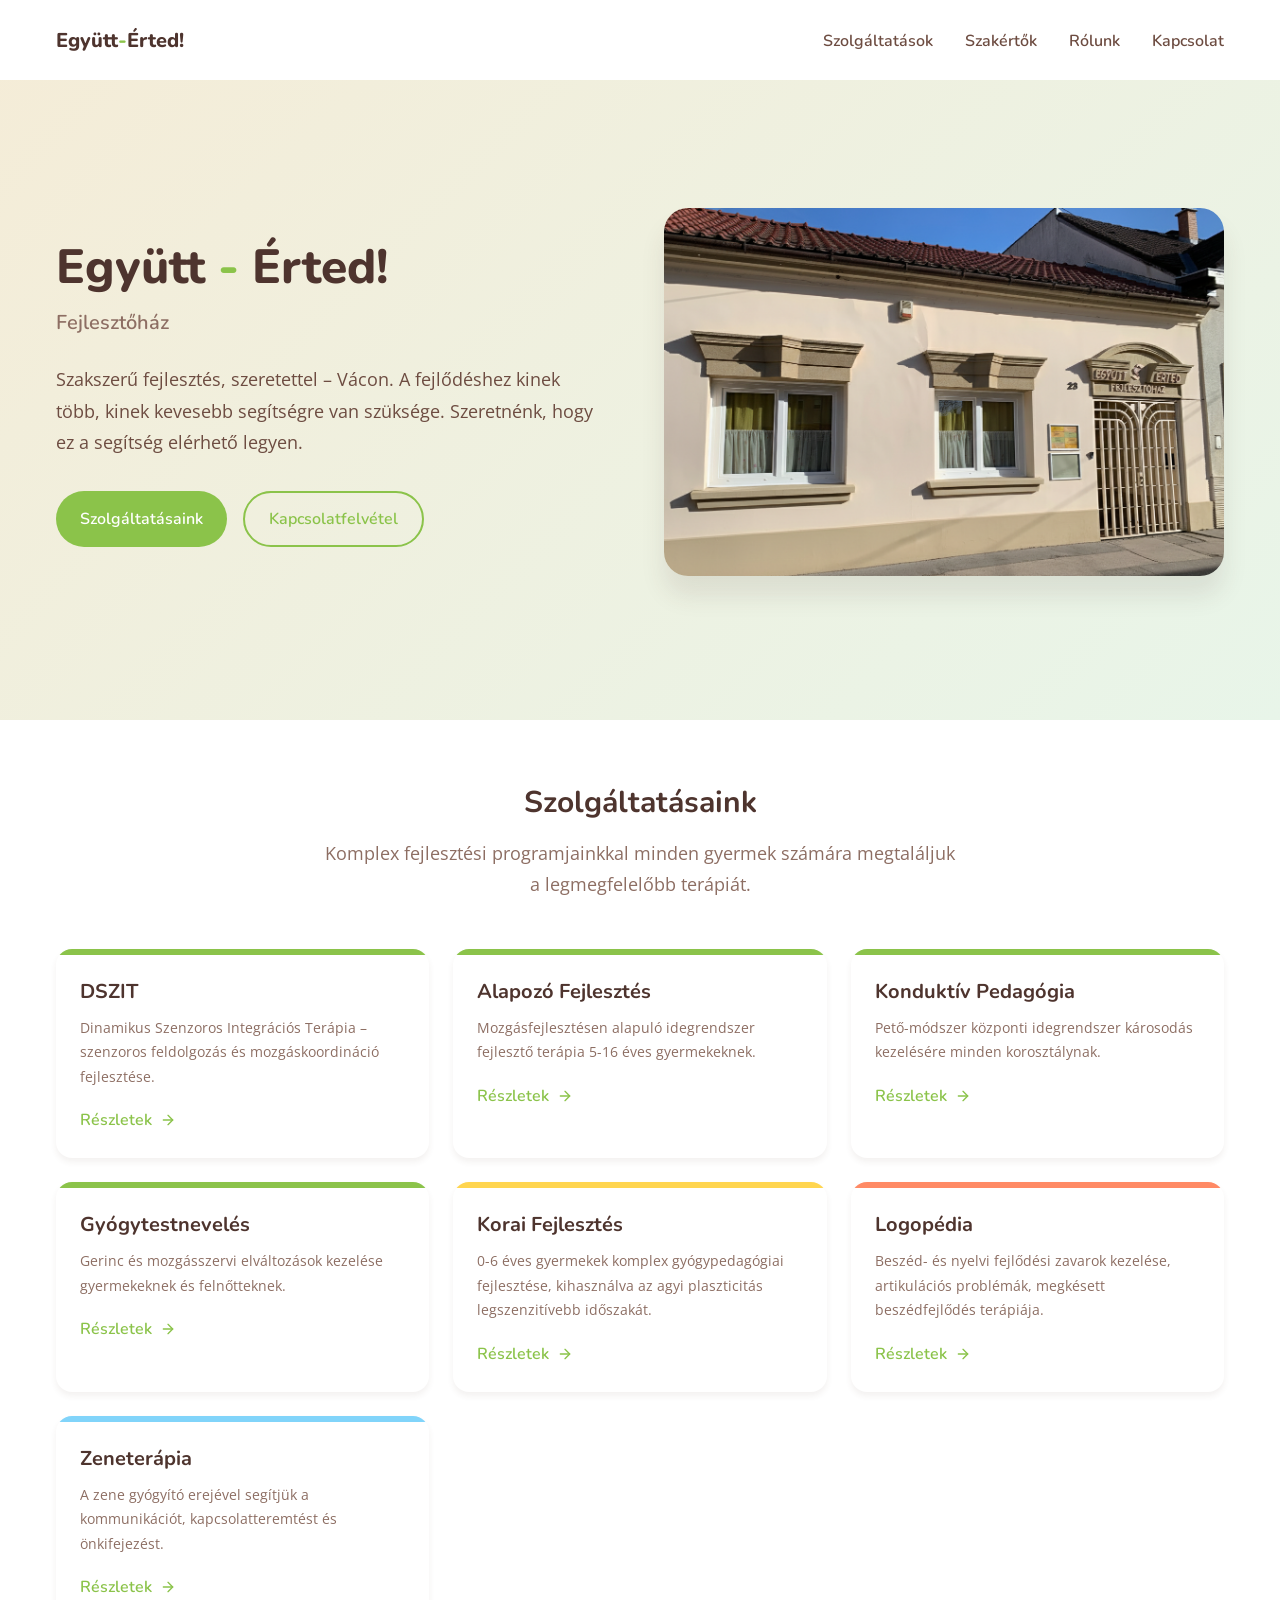
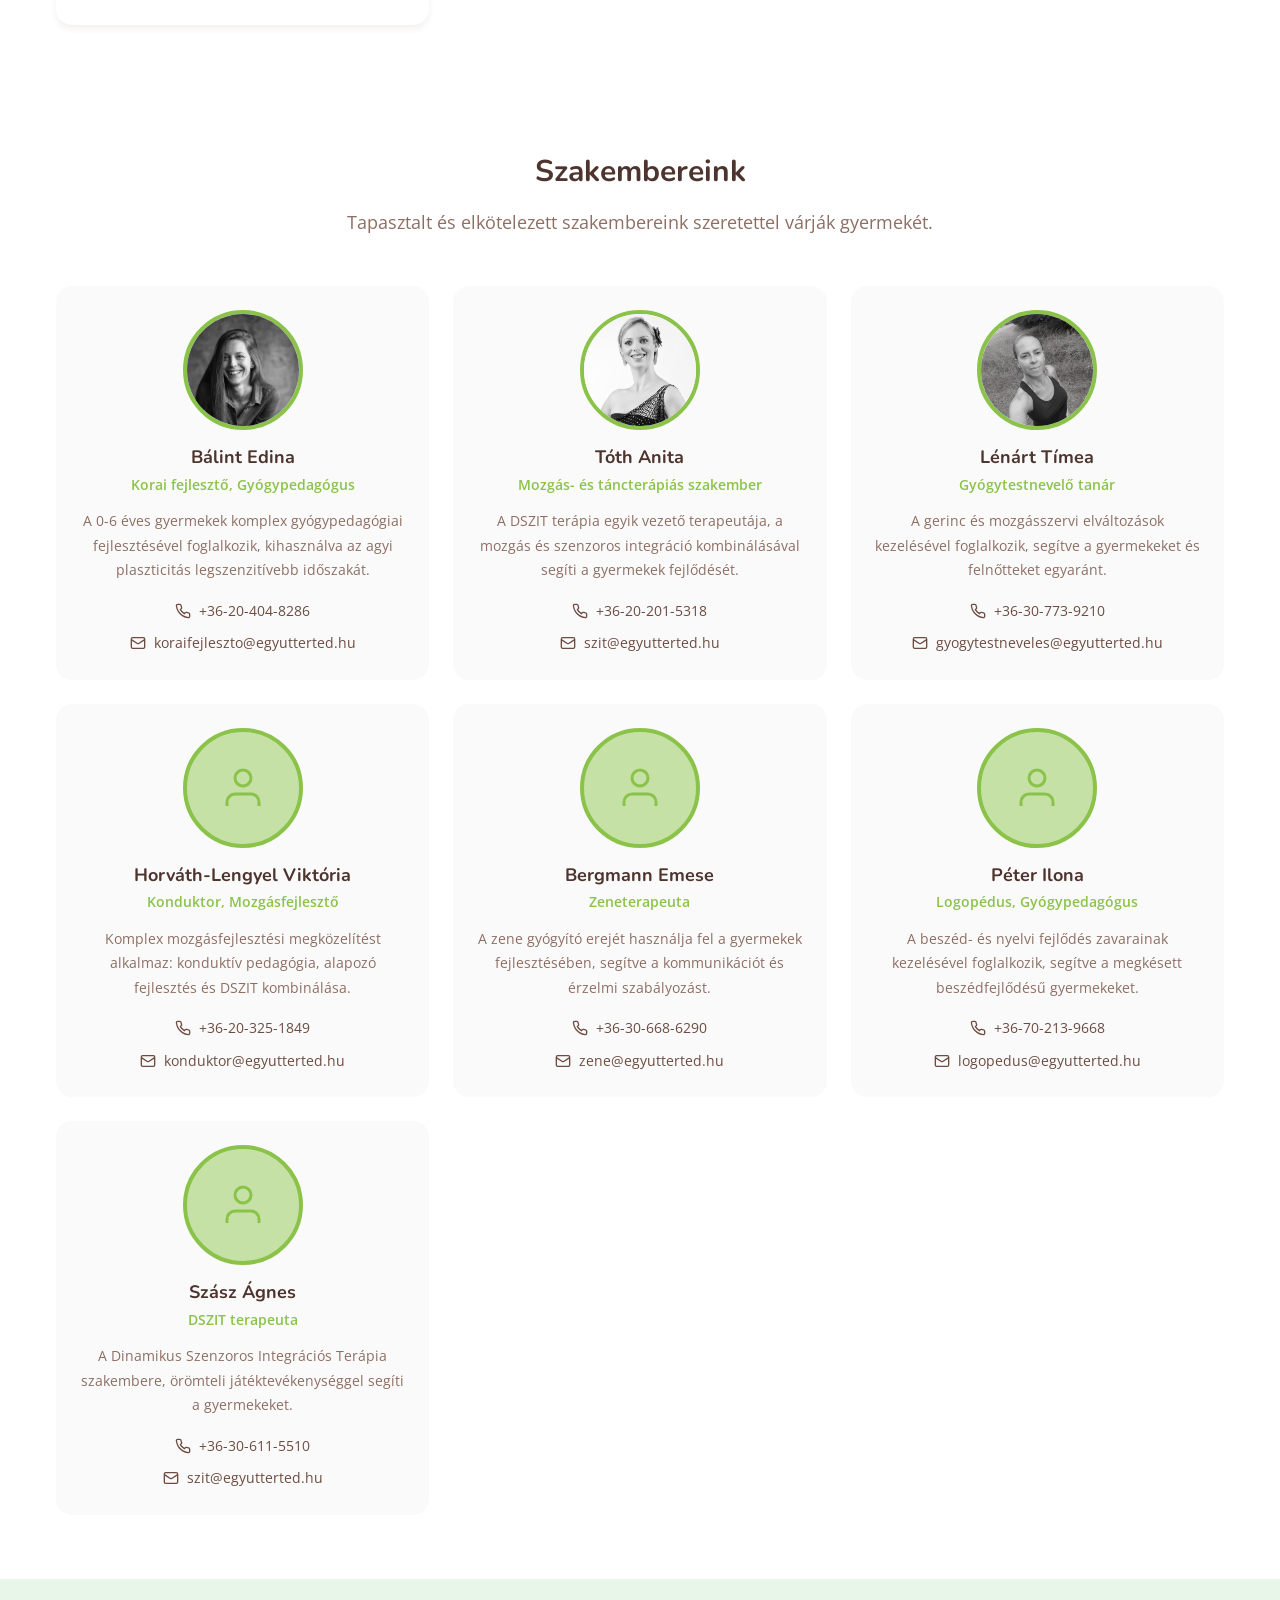
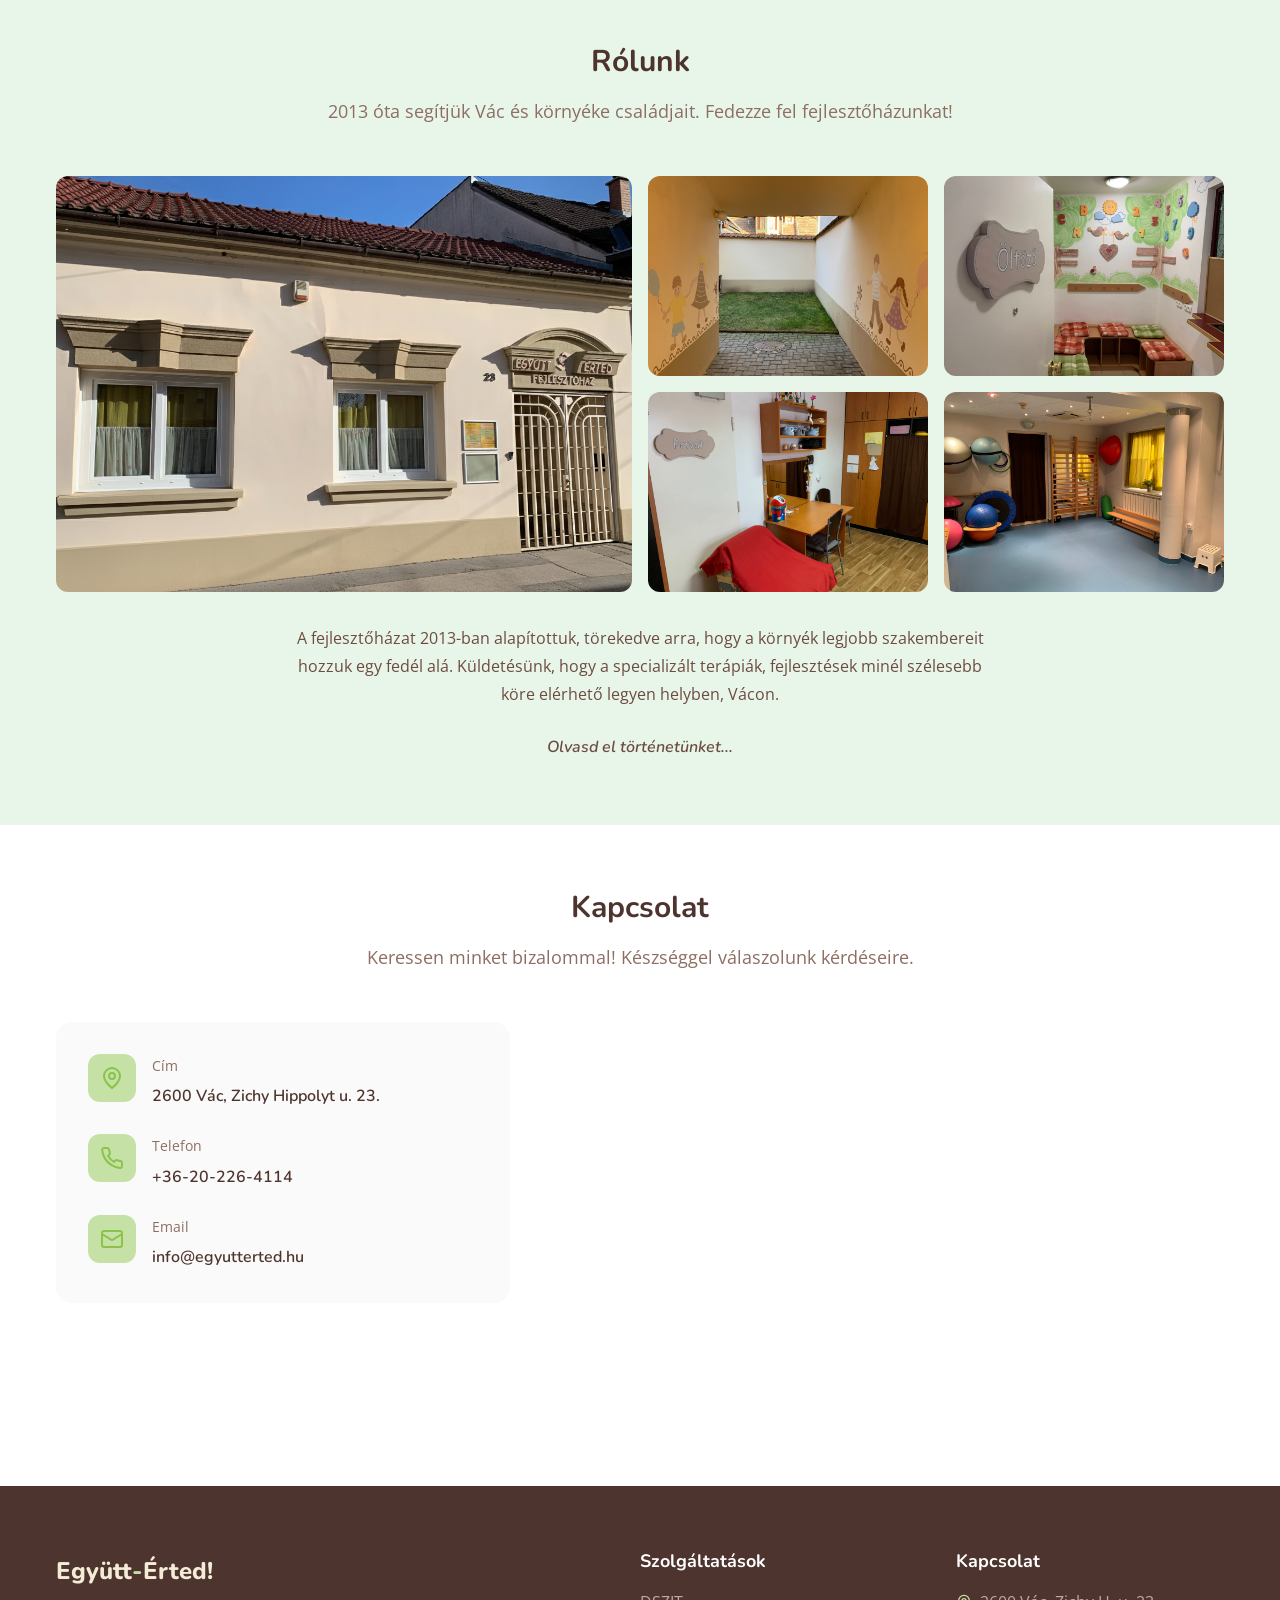
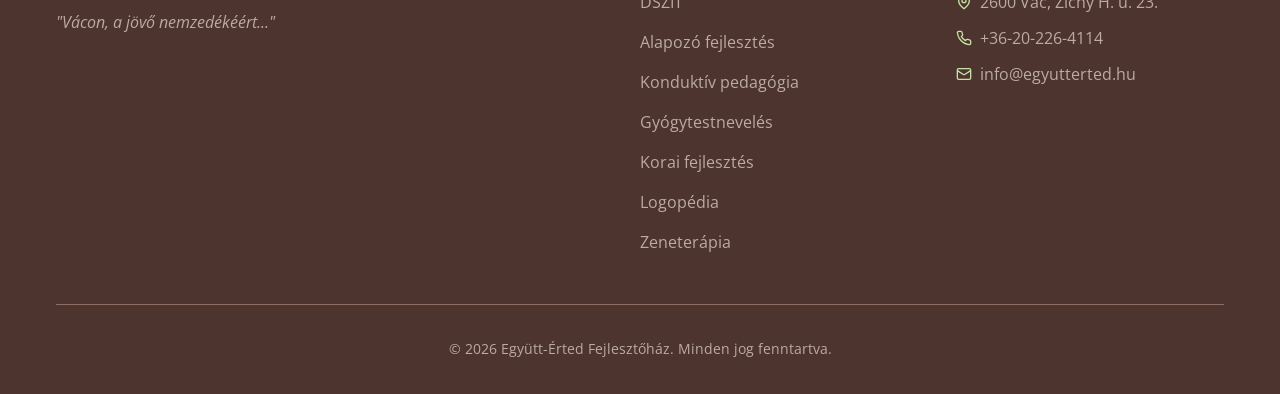
==== index.html @ 749de697 "Fix mobile dropdown issues and remove Kinek ajánljuk section - Fix mobile menu alignment by removing" ====
<!DOCTYPE html>
<html lang="hu">
<head>
  <meta charset="UTF-8">
  <meta name="viewport" content="width=device-width, initial-scale=1.0">
  <meta name="description" content="Együtt-Érted Fejlesztőház - Szakszerű fejlesztés, szeretettel. Korai fejlesztés, mozgásterápia, logopédia, zeneterápia és pszichológiai tanácsadás Vácon.">
  <meta name="keywords" content="fejlesztőház, korai fejlesztés, DSZIT, logopédia, zeneterápia, pszichológia, Vác, gyermekfejlesztés">

  <title>Együtt-Érted Fejlesztőház | Szakszerű fejlesztés, szeretettel - Vác</title>

  <link rel="stylesheet" href="css/style.css">

  <!-- Favicons -->
  <link rel="icon" type="image/x-icon" href="favicon.ico">
</head>
<body>
  <!-- Skip to main content for accessibility -->
  <a href="#main" class="sr-only">Ugrás a tartalomhoz</a>

  <!-- Navigation -->
  <nav class="nav" id="nav">
    <div class="nav-container">
      <a href="index.html" class="nav-logo">
        <span class="nav-logo-text">Együtt<span>-</span>Érted!</span>
      </a>

      <ul class="nav-menu" id="nav-menu">
        <li class="nav-dropdown" id="nav-dropdown-szolgaltatasok">
          <span class="nav-link nav-dropdown-toggle">Szolgáltatások</span>
          <div class="nav-dropdown-menu">
            <div class="nav-dropdown-group">
              <span class="nav-dropdown-label">Mozgásfejlesztés</span>
              <a href="szolgaltatasok/dszit.html" class="nav-dropdown-subitem">DSZIT</a>
              <a href="szolgaltatasok/alapozo-terapia.html" class="nav-dropdown-subitem">Alapozó fejlesztés</a>
              <a href="szolgaltatasok/konduktiv-pedagogia.html" class="nav-dropdown-subitem">Konduktív pedagógia</a>
              <a href="szolgaltatasok/gyogytestneveles.html" class="nav-dropdown-subitem">Gyógytestnevelés</a>
            </div>
            <div class="nav-dropdown-group">
              <a href="szolgaltatasok/korai-fejlesztes.html" class="nav-dropdown-item">Korai fejlesztés</a>
              <a href="szolgaltatasok/logopedia.html" class="nav-dropdown-item">Logopédia</a>
              <a href="szolgaltatasok/zeneterapia.html" class="nav-dropdown-item">Zeneterápia</a>
            </div>
          </div>
        </li>
        <li><a href="#szakemberek" class="nav-link">Szakértők</a></li>
        <li><a href="rolunk.html" class="nav-link">Rólunk</a></li>
        <li><a href="#kapcsolat" class="nav-link">Kapcsolat</a></li>
      </ul>

      <button class="nav-toggle" id="nav-toggle" aria-label="Menü megnyitása">
        <span></span>
        <span></span>
        <span></span>
      </button>
    </div>
  </nav>

  <!-- Main Content -->
  <main id="main">

    <!-- Hero Section -->
    <section class="hero">
      <div class="hero-container">
        <div class="hero-content">
          <h1 class="hero-title">Együtt <span>-</span> Érted!</h1>
          <p class="hero-subtitle">Fejlesztőház</p>
          <p class="hero-description">
            Szakszerű fejlesztés, szeretettel – Vácon. A fejlődéshez kinek több, kinek kevesebb
            segítségre van szüksége. Szeretnénk, hogy ez a segítség elérhető legyen.
          </p>
          <div class="hero-buttons">
            <a href="#szolgaltatasok" class="btn btn-primary">Szolgáltatásaink</a>
            <a href="#kapcsolat" class="btn btn-secondary">Kapcsolatfelvétel</a>
          </div>
        </div>
        <div class="hero-image">
          <img src="assets/images/building/epulet-front.png" alt="Együtt-Érted Fejlesztőház épülete Vácon">
        </div>
      </div>
    </section>

    <!-- Services Section -->
    <section class="section bg-white" id="szolgaltatasok">
      <div class="container">
        <div class="section-header">
          <h2>Szolgáltatásaink</h2>
          <p>Komplex fejlesztési programjainkkal minden gyermek számára megtaláljuk a legmegfelelőbb terápiát.</p>
        </div>

        <div class="services-grid">
          <!-- DSZIT -->
          <article class="service-card">
            <div class="service-card-accent service-card-accent--movement"></div>
            <div class="service-card-content">
              <h3 class="service-card-title">DSZIT</h3>
              <p class="service-card-description">
                Dinamikus Szenzoros Integrációs Terápia – szenzoros feldolgozás és mozgáskoordináció fejlesztése.
              </p>
              <a href="szolgaltatasok/dszit.html" class="service-card-link">
                Részletek
                <svg xmlns="http://www.w3.org/2000/svg" viewBox="0 0 24 24" fill="none" stroke="currentColor" stroke-width="2" stroke-linecap="round" stroke-linejoin="round"><path d="M5 12h14"/><path d="m12 5 7 7-7 7"/></svg>
              </a>
            </div>
          </article>

          <!-- Alapozó Fejlesztés -->
          <article class="service-card">
            <div class="service-card-accent service-card-accent--movement"></div>
            <div class="service-card-content">
              <h3 class="service-card-title">Alapozó Fejlesztés</h3>
              <p class="service-card-description">
                Mozgásfejlesztésen alapuló idegrendszer fejlesztő terápia 5-16 éves gyermekeknek.
              </p>
              <a href="szolgaltatasok/alapozo-terapia.html" class="service-card-link">
                Részletek
                <svg xmlns="http://www.w3.org/2000/svg" viewBox="0 0 24 24" fill="none" stroke="currentColor" stroke-width="2" stroke-linecap="round" stroke-linejoin="round"><path d="M5 12h14"/><path d="m12 5 7 7-7 7"/></svg>
              </a>
            </div>
          </article>

          <!-- Konduktív Pedagógia -->
          <article class="service-card">
            <div class="service-card-accent service-card-accent--movement"></div>
            <div class="service-card-content">
              <h3 class="service-card-title">Konduktív Pedagógia</h3>
              <p class="service-card-description">
                Pető-módszer központi idegrendszer károsodás kezelésére minden korosztálynak.
              </p>
              <a href="szolgaltatasok/konduktiv-pedagogia.html" class="service-card-link">
                Részletek
                <svg xmlns="http://www.w3.org/2000/svg" viewBox="0 0 24 24" fill="none" stroke="currentColor" stroke-width="2" stroke-linecap="round" stroke-linejoin="round"><path d="M5 12h14"/><path d="m12 5 7 7-7 7"/></svg>
              </a>
            </div>
          </article>

          <!-- Gyógytestnevelés -->
          <article class="service-card">
            <div class="service-card-accent service-card-accent--movement"></div>
            <div class="service-card-content">
              <h3 class="service-card-title">Gyógytestnevelés</h3>
              <p class="service-card-description">
                Gerinc és mozgásszervi elváltozások kezelése gyermekeknek és felnőtteknek.
              </p>
              <a href="szolgaltatasok/gyogytestneveles.html" class="service-card-link">
                Részletek
                <svg xmlns="http://www.w3.org/2000/svg" viewBox="0 0 24 24" fill="none" stroke="currentColor" stroke-width="2" stroke-linecap="round" stroke-linejoin="round"><path d="M5 12h14"/><path d="m12 5 7 7-7 7"/></svg>
              </a>
            </div>
          </article>

          <!-- Korai Fejlesztés -->
          <article class="service-card">
            <div class="service-card-accent service-card-accent--early"></div>
            <div class="service-card-content">
              <h3 class="service-card-title">Korai Fejlesztés</h3>
              <p class="service-card-description">
                0-6 éves gyermekek komplex gyógypedagógiai fejlesztése, kihasználva az agyi plaszticitás legszenzitívebb időszakát.
              </p>
              <a href="szolgaltatasok/korai-fejlesztes.html" class="service-card-link">
                Részletek
                <svg xmlns="http://www.w3.org/2000/svg" viewBox="0 0 24 24" fill="none" stroke="currentColor" stroke-width="2" stroke-linecap="round" stroke-linejoin="round"><path d="M5 12h14"/><path d="m12 5 7 7-7 7"/></svg>
              </a>
            </div>
          </article>

          <!-- Logopédia -->
          <article class="service-card">
            <div class="service-card-accent service-card-accent--speech"></div>
            <div class="service-card-content">
              <h3 class="service-card-title">Logopédia</h3>
              <p class="service-card-description">
                Beszéd- és nyelvi fejlődési zavarok kezelése, artikulációs problémák, megkésett beszédfejlődés terápiája.
              </p>
              <a href="szolgaltatasok/logopedia.html" class="service-card-link">
                Részletek
                <svg xmlns="http://www.w3.org/2000/svg" viewBox="0 0 24 24" fill="none" stroke="currentColor" stroke-width="2" stroke-linecap="round" stroke-linejoin="round"><path d="M5 12h14"/><path d="m12 5 7 7-7 7"/></svg>
              </a>
            </div>
          </article>

          <!-- Zeneterápia -->
          <article class="service-card">
            <div class="service-card-accent service-card-accent--music"></div>
            <div class="service-card-content">
              <h3 class="service-card-title">Zeneterápia</h3>
              <p class="service-card-description">
                A zene gyógyító erejével segítjük a kommunikációt, kapcsolatteremtést és önkifejezést.
              </p>
              <a href="szolgaltatasok/zeneterapia.html" class="service-card-link">
                Részletek
                <svg xmlns="http://www.w3.org/2000/svg" viewBox="0 0 24 24" fill="none" stroke="currentColor" stroke-width="2" stroke-linecap="round" stroke-linejoin="round"><path d="M5 12h14"/><path d="m12 5 7 7-7 7"/></svg>
              </a>
            </div>
          </article>

        </div>
      </div>
    </section>

    <!-- Specialists Section -->
    <section class="section bg-white" id="szakemberek">
      <div class="container">
        <div class="section-header">
          <h2>Szakembereink</h2>
          <p>Tapasztalt és elkötelezett szakembereink szeretettel várják gyermekét.</p>
        </div>

        <div class="specialists-grid">
          <!-- Bálint Edina -->
          <article class="specialist-card">
            <div class="specialist-photo">
              <img src="assets/images/specialists/balint-edina.jpg" alt="Bálint Edina portré">
            </div>
            <h3 class="specialist-name">Bálint Edina</h3>
            <p class="specialist-title">Korai fejlesztő, Gyógypedagógus</p>
            <p class="specialist-bio">
              A 0-6 éves gyermekek komplex gyógypedagógiai fejlesztésével foglalkozik, kihasználva az agyi plaszticitás legszenzitívebb időszakát.
            </p>
            <div class="specialist-contact">
              <a href="tel:+36204048286">
                <svg xmlns="http://www.w3.org/2000/svg" viewBox="0 0 24 24" fill="none" stroke="currentColor" stroke-width="2"><path d="M22 16.92v3a2 2 0 0 1-2.18 2 19.79 19.79 0 0 1-8.63-3.07 19.5 19.5 0 0 1-6-6 19.79 19.79 0 0 1-3.07-8.67A2 2 0 0 1 4.11 2h3a2 2 0 0 1 2 1.72 12.84 12.84 0 0 0 .7 2.81 2 2 0 0 1-.45 2.11L8.09 9.91a16 16 0 0 0 6 6l1.27-1.27a2 2 0 0 1 2.11-.45 12.84 12.84 0 0 0 2.81.7A2 2 0 0 1 22 16.92z"/></svg>
                +36-20-404-8286
              </a>
              <a href="mailto:koraifejleszto@egyutterted.hu">
                <svg xmlns="http://www.w3.org/2000/svg" viewBox="0 0 24 24" fill="none" stroke="currentColor" stroke-width="2"><rect width="20" height="16" x="2" y="4" rx="2"/><path d="m22 7-8.97 5.7a1.94 1.94 0 0 1-2.06 0L2 7"/></svg>
                koraifejleszto@egyutterted.hu
              </a>
            </div>
          </article>

          <!-- Tóth Anita -->
          <article class="specialist-card">
            <div class="specialist-photo">
              <img src="assets/images/specialists/toth-anita.jpg" alt="Tóth Anita portré">
            </div>
            <h3 class="specialist-name">Tóth Anita</h3>
            <p class="specialist-title">Mozgás- és táncterápiás szakember</p>
            <p class="specialist-bio">
              A DSZIT terápia egyik vezető terapeutája, a mozgás és szenzoros integráció kombinálásával segíti a gyermekek fejlődését.
            </p>
            <div class="specialist-contact">
              <a href="tel:+36202015318">
                <svg xmlns="http://www.w3.org/2000/svg" viewBox="0 0 24 24" fill="none" stroke="currentColor" stroke-width="2"><path d="M22 16.92v3a2 2 0 0 1-2.18 2 19.79 19.79 0 0 1-8.63-3.07 19.5 19.5 0 0 1-6-6 19.79 19.79 0 0 1-3.07-8.67A2 2 0 0 1 4.11 2h3a2 2 0 0 1 2 1.72 12.84 12.84 0 0 0 .7 2.81 2 2 0 0 1-.45 2.11L8.09 9.91a16 16 0 0 0 6 6l1.27-1.27a2 2 0 0 1 2.11-.45 12.84 12.84 0 0 0 2.81.7A2 2 0 0 1 22 16.92z"/></svg>
                +36-20-201-5318
              </a>
              <a href="mailto:szit@egyutterted.hu">
                <svg xmlns="http://www.w3.org/2000/svg" viewBox="0 0 24 24" fill="none" stroke="currentColor" stroke-width="2"><rect width="20" height="16" x="2" y="4" rx="2"/><path d="m22 7-8.97 5.7a1.94 1.94 0 0 1-2.06 0L2 7"/></svg>
                szit@egyutterted.hu
              </a>
            </div>
          </article>

          <!-- Lénárt Tímea -->
          <article class="specialist-card">
            <div class="specialist-photo">
              <img src="assets/images/specialists/lenart-timea.jpg" alt="Lénárt Tímea portré">
            </div>
            <h3 class="specialist-name">Lénárt Tímea</h3>
            <p class="specialist-title">Gyógytestnevelő tanár</p>
            <p class="specialist-bio">
              A gerinc és mozgásszervi elváltozások kezelésével foglalkozik, segítve a gyermekeket és felnőtteket egyaránt.
            </p>
            <div class="specialist-contact">
              <a href="tel:+36307739210">
                <svg xmlns="http://www.w3.org/2000/svg" viewBox="0 0 24 24" fill="none" stroke="currentColor" stroke-width="2"><path d="M22 16.92v3a2 2 0 0 1-2.18 2 19.79 19.79 0 0 1-8.63-3.07 19.5 19.5 0 0 1-6-6 19.79 19.79 0 0 1-3.07-8.67A2 2 0 0 1 4.11 2h3a2 2 0 0 1 2 1.72 12.84 12.84 0 0 0 .7 2.81 2 2 0 0 1-.45 2.11L8.09 9.91a16 16 0 0 0 6 6l1.27-1.27a2 2 0 0 1 2.11-.45 12.84 12.84 0 0 0 2.81.7A2 2 0 0 1 22 16.92z"/></svg>
                +36-30-773-9210
              </a>
              <a href="mailto:gyogytestneveles@egyutterted.hu">
                <svg xmlns="http://www.w3.org/2000/svg" viewBox="0 0 24 24" fill="none" stroke="currentColor" stroke-width="2"><rect width="20" height="16" x="2" y="4" rx="2"/><path d="m22 7-8.97 5.7a1.94 1.94 0 0 1-2.06 0L2 7"/></svg>
                gyogytestneveles@egyutterted.hu
              </a>
            </div>
          </article>

          <!-- Horváth-Lengyel Viktória -->
          <article class="specialist-card">
            <div class="specialist-photo specialist-photo--placeholder">
              <svg xmlns="http://www.w3.org/2000/svg" viewBox="0 0 24 24" fill="none" stroke="currentColor" stroke-width="1.5"><path d="M20 21v-2a4 4 0 0 0-4-4H8a4 4 0 0 0-4 4v2"/><circle cx="12" cy="7" r="4"/></svg>
            </div>
            <h3 class="specialist-name">Horváth-Lengyel Viktória</h3>
            <p class="specialist-title">Konduktor, Mozgásfejlesztő</p>
            <p class="specialist-bio">
              Komplex mozgásfejlesztési megközelítést alkalmaz: konduktív pedagógia, alapozó fejlesztés és DSZIT kombinálása.
            </p>
            <div class="specialist-contact">
              <a href="tel:+36203251849">
                <svg xmlns="http://www.w3.org/2000/svg" viewBox="0 0 24 24" fill="none" stroke="currentColor" stroke-width="2"><path d="M22 16.92v3a2 2 0 0 1-2.18 2 19.79 19.79 0 0 1-8.63-3.07 19.5 19.5 0 0 1-6-6 19.79 19.79 0 0 1-3.07-8.67A2 2 0 0 1 4.11 2h3a2 2 0 0 1 2 1.72 12.84 12.84 0 0 0 .7 2.81 2 2 0 0 1-.45 2.11L8.09 9.91a16 16 0 0 0 6 6l1.27-1.27a2 2 0 0 1 2.11-.45 12.84 12.84 0 0 0 2.81.7A2 2 0 0 1 22 16.92z"/></svg>
                +36-20-325-1849
              </a>
              <a href="mailto:konduktor@egyutterted.hu">
                <svg xmlns="http://www.w3.org/2000/svg" viewBox="0 0 24 24" fill="none" stroke="currentColor" stroke-width="2"><rect width="20" height="16" x="2" y="4" rx="2"/><path d="m22 7-8.97 5.7a1.94 1.94 0 0 1-2.06 0L2 7"/></svg>
                konduktor@egyutterted.hu
              </a>
            </div>
          </article>

          <!-- Bergmann Emese -->
          <article class="specialist-card">
            <div class="specialist-photo specialist-photo--placeholder">
              <svg xmlns="http://www.w3.org/2000/svg" viewBox="0 0 24 24" fill="none" stroke="currentColor" stroke-width="1.5"><path d="M20 21v-2a4 4 0 0 0-4-4H8a4 4 0 0 0-4 4v2"/><circle cx="12" cy="7" r="4"/></svg>
            </div>
            <h3 class="specialist-name">Bergmann Emese</h3>
            <p class="specialist-title">Zeneterapeuta</p>
            <p class="specialist-bio">
              A zene gyógyító erejét használja fel a gyermekek fejlesztésében, segítve a kommunikációt és érzelmi szabályozást.
            </p>
            <div class="specialist-contact">
              <a href="tel:+36306686290">
                <svg xmlns="http://www.w3.org/2000/svg" viewBox="0 0 24 24" fill="none" stroke="currentColor" stroke-width="2"><path d="M22 16.92v3a2 2 0 0 1-2.18 2 19.79 19.79 0 0 1-8.63-3.07 19.5 19.5 0 0 1-6-6 19.79 19.79 0 0 1-3.07-8.67A2 2 0 0 1 4.11 2h3a2 2 0 0 1 2 1.72 12.84 12.84 0 0 0 .7 2.81 2 2 0 0 1-.45 2.11L8.09 9.91a16 16 0 0 0 6 6l1.27-1.27a2 2 0 0 1 2.11-.45 12.84 12.84 0 0 0 2.81.7A2 2 0 0 1 22 16.92z"/></svg>
                +36-30-668-6290
              </a>
              <a href="mailto:zene@egyutterted.hu">
                <svg xmlns="http://www.w3.org/2000/svg" viewBox="0 0 24 24" fill="none" stroke="currentColor" stroke-width="2"><rect width="20" height="16" x="2" y="4" rx="2"/><path d="m22 7-8.97 5.7a1.94 1.94 0 0 1-2.06 0L2 7"/></svg>
                zene@egyutterted.hu
              </a>
            </div>
          </article>

          <!-- Péter Ilona -->
          <article class="specialist-card">
            <div class="specialist-photo specialist-photo--placeholder">
              <svg xmlns="http://www.w3.org/2000/svg" viewBox="0 0 24 24" fill="none" stroke="currentColor" stroke-width="1.5"><path d="M20 21v-2a4 4 0 0 0-4-4H8a4 4 0 0 0-4 4v2"/><circle cx="12" cy="7" r="4"/></svg>
            </div>
            <h3 class="specialist-name">Péter Ilona</h3>
            <p class="specialist-title">Logopédus, Gyógypedagógus</p>
            <p class="specialist-bio">
              A beszéd- és nyelvi fejlődés zavarainak kezelésével foglalkozik, segítve a megkésett beszédfejlődésű gyermekeket.
            </p>
            <div class="specialist-contact">
              <a href="tel:+36702139668">
                <svg xmlns="http://www.w3.org/2000/svg" viewBox="0 0 24 24" fill="none" stroke="currentColor" stroke-width="2"><path d="M22 16.92v3a2 2 0 0 1-2.18 2 19.79 19.79 0 0 1-8.63-3.07 19.5 19.5 0 0 1-6-6 19.79 19.79 0 0 1-3.07-8.67A2 2 0 0 1 4.11 2h3a2 2 0 0 1 2 1.72 12.84 12.84 0 0 0 .7 2.81 2 2 0 0 1-.45 2.11L8.09 9.91a16 16 0 0 0 6 6l1.27-1.27a2 2 0 0 1 2.11-.45 12.84 12.84 0 0 0 2.81.7A2 2 0 0 1 22 16.92z"/></svg>
                +36-70-213-9668
              </a>
              <a href="mailto:logopedus@egyutterted.hu">
                <svg xmlns="http://www.w3.org/2000/svg" viewBox="0 0 24 24" fill="none" stroke="currentColor" stroke-width="2"><rect width="20" height="16" x="2" y="4" rx="2"/><path d="m22 7-8.97 5.7a1.94 1.94 0 0 1-2.06 0L2 7"/></svg>
                logopedus@egyutterted.hu
              </a>
            </div>
          </article>

          <!-- Szász Ágnes -->
          <article class="specialist-card">
            <div class="specialist-photo specialist-photo--placeholder">
              <svg xmlns="http://www.w3.org/2000/svg" viewBox="0 0 24 24" fill="none" stroke="currentColor" stroke-width="1.5"><path d="M20 21v-2a4 4 0 0 0-4-4H8a4 4 0 0 0-4 4v2"/><circle cx="12" cy="7" r="4"/></svg>
            </div>
            <h3 class="specialist-name">Szász Ágnes</h3>
            <p class="specialist-title">DSZIT terapeuta</p>
            <p class="specialist-bio">
              A Dinamikus Szenzoros Integrációs Terápia szakembere, örömteli játéktevékenységgel segíti a gyermekeket.
            </p>
            <div class="specialist-contact">
              <a href="tel:+36306115510">
                <svg xmlns="http://www.w3.org/2000/svg" viewBox="0 0 24 24" fill="none" stroke="currentColor" stroke-width="2"><path d="M22 16.92v3a2 2 0 0 1-2.18 2 19.79 19.79 0 0 1-8.63-3.07 19.5 19.5 0 0 1-6-6 19.79 19.79 0 0 1-3.07-8.67A2 2 0 0 1 4.11 2h3a2 2 0 0 1 2 1.72 12.84 12.84 0 0 0 .7 2.81 2 2 0 0 1-.45 2.11L8.09 9.91a16 16 0 0 0 6 6l1.27-1.27a2 2 0 0 1 2.11-.45 12.84 12.84 0 0 0 2.81.7A2 2 0 0 1 22 16.92z"/></svg>
                +36-30-611-5510
              </a>
              <a href="mailto:szit@egyutterted.hu">
                <svg xmlns="http://www.w3.org/2000/svg" viewBox="0 0 24 24" fill="none" stroke="currentColor" stroke-width="2"><rect width="20" height="16" x="2" y="4" rx="2"/><path d="m22 7-8.97 5.7a1.94 1.94 0 0 1-2.06 0L2 7"/></svg>
                szit@egyutterted.hu
              </a>
            </div>
          </article>

        </div>
      </div>
    </section>

    <!-- About / Building Section -->
    <section class="section bg-pale-green" id="rolunk">
      <div class="container">
        <div class="section-header">
          <h2>Rólunk</h2>
          <p>2013 óta segítjük Vác és környéke családjait. Fedezze fel fejlesztőházunkat!</p>
        </div>

        <div class="gallery-grid">
          <div class="gallery-item">
            <img src="assets/images/building/epulet-front.png" alt="Együtt-Érted Fejlesztőház külső homlokzata">
          </div>
          <div class="gallery-item">
            <img src="assets/images/building/bejarat-belso.png" alt="Bejárat belülről">
          </div>
          <div class="gallery-item">
            <img src="assets/images/building/oltozo2.jpg" alt="Öltöző">
          </div>
          <div class="gallery-item">
            <img src="assets/images/building/fejleszto-szoba.jpg" alt="Fejlesztő szoba">
          </div>
          <div class="gallery-item">
            <img src="assets/images/building/torna-szoba.jpg" alt="Mozgásterem">
          </div>
        </div>

        <div style="text-align: center; margin-top: var(--space-8);">
          <p style="max-width: 700px; margin: 0 auto var(--space-6);">
            A fejlesztőházat 2013-ban alapítottuk, törekedve arra, hogy a környék legjobb szakembereit hozzuk egy fedél alá. 
            Küldetésünk, hogy a specializált terápiák, fejlesztések minél szélesebb köre elérhető legyen helyben, Vácon.
          </p>
          <p style="font-style: italic; color: var(--color-wood-brown);">
            <a href="rolunk.html" class="nav-link">Olvasd el történetünket...</a>
          </p>
        </div>
      </div>
    </section>

    <!-- Contact Section -->
    <section class="section bg-white" id="kapcsolat">
      <div class="container">
        <div class="section-header">
          <h2>Kapcsolat</h2>
          <p>Keressen minket bizalommal! Készséggel válaszolunk kérdéseire.</p>
        </div>

        <div class="contact-grid">
          <div class="contact-info">
            <div class="contact-item">
              <div class="contact-icon">
                <svg xmlns="http://www.w3.org/2000/svg" viewBox="0 0 24 24" fill="none" stroke="currentColor" stroke-width="2"><path d="M20 10c0 6-8 12-8 12s-8-6-8-12a8 8 0 0 1 16 0Z"/><circle cx="12" cy="10" r="3"/></svg>
              </div>
              <div>
                <p class="contact-label">Cím</p>
                <p class="contact-value">2600 Vác, Zichy Hippolyt u. 23.</p>
              </div>
            </div>

            <div class="contact-item">
              <div class="contact-icon">
                <svg xmlns="http://www.w3.org/2000/svg" viewBox="0 0 24 24" fill="none" stroke="currentColor" stroke-width="2"><path d="M22 16.92v3a2 2 0 0 1-2.18 2 19.79 19.79 0 0 1-8.63-3.07 19.5 19.5 0 0 1-6-6 19.79 19.79 0 0 1-3.07-8.67A2 2 0 0 1 4.11 2h3a2 2 0 0 1 2 1.72 12.84 12.84 0 0 0 .7 2.81 2 2 0 0 1-.45 2.11L8.09 9.91a16 16 0 0 0 6 6l1.27-1.27a2 2 0 0 1 2.11-.45 12.84 12.84 0 0 0 2.81.7A2 2 0 0 1 22 16.92z"/></svg>
              </div>
              <div>
                <p class="contact-label">Telefon</p>
                <p class="contact-value"><a href="tel:+36202264114">+36-20-226-4114</a></p>
              </div>
            </div>

            <div class="contact-item">
              <div class="contact-icon">
                <svg xmlns="http://www.w3.org/2000/svg" viewBox="0 0 24 24" fill="none" stroke="currentColor" stroke-width="2"><rect width="20" height="16" x="2" y="4" rx="2"/><path d="m22 7-8.97 5.7a1.94 1.94 0 0 1-2.06 0L2 7"/></svg>
              </div>
              <div>
                <p class="contact-label">Email</p>
                <p class="contact-value"><a href="mailto:info@egyutterted.hu">info@egyutterted.hu</a></p>
              </div>
            </div>
          </div>

          <div class="contact-map">
            <iframe
              src="https://www.google.com/maps/embed?pb=!1m18!1m12!1m3!1d2686.5!2d19.1285665!3d47.7786597!2m3!1f0!2f0!3f0!3m2!1i1024!2i768!4f13.1!3m3!1m2!1s0x47402aec4d5baab5%3A0x4eeaf5f6ae50eb9!2sEgy%C3%BCtt%20-%20%C3%89rted%20Fejleszt%C5%91h%C3%A1z!5e0!3m2!1shu!2shu!4v1707400000000"
              allowfullscreen=""
              loading="lazy"
              referrerpolicy="no-referrer-when-downgrade"
              title="Együtt-Érted Fejlesztőház térkép">
            </iframe>
          </div>
        </div>
      </div>
    </section>

  </main>

  <!-- Footer -->
  <footer class="footer">
    <div class="container">
      <div class="footer-grid">
        <div class="footer-brand">
          <div class="footer-logo">Együtt<span>-</span>Érted!</div>
          <p class="footer-tagline">"Vácon, a jövő nemzedékéért..."</p>
        </div>

        <div>
          <h4 class="footer-title">Szolgáltatások</h4>
          <nav class="footer-links">
            <a href="szolgaltatasok/dszit.html">DSZIT</a>
            <a href="szolgaltatasok/alapozo-terapia.html">Alapozó fejlesztés</a>
            <a href="szolgaltatasok/konduktiv-pedagogia.html">Konduktív pedagógia</a>
            <a href="szolgaltatasok/gyogytestneveles.html">Gyógytestnevelés</a>
            <a href="szolgaltatasok/korai-fejlesztes.html">Korai fejlesztés</a>
            <a href="szolgaltatasok/logopedia.html">Logopédia</a>
            <a href="szolgaltatasok/zeneterapia.html">Zeneterápia</a>
          </nav>
        </div>

        <div>
          <h4 class="footer-title">Kapcsolat</h4>
          <div class="footer-contact-item">
            <svg xmlns="http://www.w3.org/2000/svg" viewBox="0 0 24 24" fill="none" stroke="currentColor" stroke-width="2"><path d="M20 10c0 6-8 12-8 12s-8-6-8-12a8 8 0 0 1 16 0Z"/><circle cx="12" cy="10" r="3"/></svg>
            2600 Vác, Zichy H. u. 23.
          </div>
          <div class="footer-contact-item">
            <svg xmlns="http://www.w3.org/2000/svg" viewBox="0 0 24 24" fill="none" stroke="currentColor" stroke-width="2"><path d="M22 16.92v3a2 2 0 0 1-2.18 2 19.79 19.79 0 0 1-8.63-3.07 19.5 19.5 0 0 1-6-6 19.79 19.79 0 0 1-3.07-8.67A2 2 0 0 1 4.11 2h3a2 2 0 0 1 2 1.72 12.84 12.84 0 0 0 .7 2.81 2 2 0 0 1-.45 2.11L8.09 9.91a16 16 0 0 0 6 6l1.27-1.27a2 2 0 0 1 2.11-.45 12.84 12.84 0 0 0 2.81.7A2 2 0 0 1 22 16.92z"/></svg>
            <a href="tel:+36202264114">+36-20-226-4114</a>
          </div>
          <div class="footer-contact-item">
            <svg xmlns="http://www.w3.org/2000/svg" viewBox="0 0 24 24" fill="none" stroke="currentColor" stroke-width="2"><rect width="20" height="16" x="2" y="4" rx="2"/><path d="m22 7-8.97 5.7a1.94 1.94 0 0 1-2.06 0L2 7"/></svg>
            <a href="mailto:info@egyutterted.hu">info@egyutterted.hu</a>
          </div>
        </div>
      </div>

      <div class="footer-bottom">
        <p>&copy; 2026 Együtt-Érted Fejlesztőház. Minden jog fenntartva.</p>
      </div>
    </div>
  </footer>

  <!-- JavaScript -->
  <script src="js/main.js"></script>
</body>
</html>
---- css/style.css ----
/* ============================================
   Együtt-Érted Fejlesztőház - Main Stylesheet
   ============================================ */

/* ============================================
   1. CSS Custom Properties (Design Tokens)
   ============================================ */

@import url('https://fonts.googleapis.com/css2?family=Nunito:wght@400;600;700;800&family=Open+Sans:wght@400;500;600&display=swap');

:root {
  /* Primary Colors - from building interior */
  --color-cream: #F5ECD7;
  --color-warm-yellow: #F2E8C9;

  /* Soft greens - from tree murals */
  --color-leaf-green: #8BC34A;
  --color-soft-green: #C5E1A5;
  --color-pale-green: #E8F5E9;

  /* Earth brown - from wood elements */
  --color-wood-brown: #8D6E63;
  --color-light-wood: #BCAAA4;

  /* Accent Colors */
  --color-coral: #E57373;
  --color-warm-orange: #FF8A65;
  --color-sky-blue: #81D4FA;
  --color-soft-blue: #B3E5FC;
  --color-sunny: #FFD54F;

  /* Text colors */
  --color-text-dark: #4E342E;
  --color-text-medium: #6D4C41;
  --color-text-light: #8D6E63;

  /* Neutral colors */
  --color-white: #FFFFFF;
  --color-off-white: #FAFAFA;
  --color-light-gray: #F5F5F5;

  /* Service category colors */
  --color-movement: #8BC34A;
  --color-early-dev: #FFD54F;
  --color-speech: #FF8A65;
  --color-music: #81D4FA;
  --color-psychology: #CE93D8;
  --color-physical-ed: #66BB6A;

  /* Typography */
  --font-heading: 'Nunito', sans-serif;
  --font-body: 'Open Sans', sans-serif;

  /* Type scale */
  --text-xs: 0.75rem;
  --text-sm: 0.875rem;
  --text-base: 1rem;
  --text-lg: 1.125rem;
  --text-xl: 1.25rem;
  --text-2xl: 1.5rem;
  --text-3xl: 1.875rem;
  --text-4xl: 2.25rem;
  --text-5xl: 3rem;

  /* Line heights */
  --leading-tight: 1.25;
  --leading-normal: 1.5;
  --leading-relaxed: 1.75;

  /* Spacing */
  --space-1: 0.25rem;
  --space-2: 0.5rem;
  --space-3: 0.75rem;
  --space-4: 1rem;
  --space-5: 1.25rem;
  --space-6: 1.5rem;
  --space-8: 2rem;
  --space-10: 2.5rem;
  --space-12: 3rem;
  --space-16: 4rem;
  --space-20: 5rem;
  --space-24: 6rem;

  /* Border radius */
  --radius-sm: 0.375rem;
  --radius-md: 0.5rem;
  --radius-lg: 0.75rem;
  --radius-xl: 1rem;
  --radius-2xl: 1.5rem;
  --radius-full: 9999px;

  /* Shadows */
  --shadow-sm: 0 1px 2px rgba(78, 52, 46, 0.05);
  --shadow-md: 0 4px 6px rgba(78, 52, 46, 0.07);
  --shadow-lg: 0 10px 15px rgba(78, 52, 46, 0.1);
  --shadow-xl: 0 20px 25px rgba(78, 52, 46, 0.1);

  /* Transitions */
  --transition-fast: 150ms ease;
  --transition-base: 200ms ease;
  --transition-slow: 300ms ease;

  /* Layout */
  --container-max: 1200px;
  --nav-height: 80px;
  --nav-height-mobile: 64px;
}


/* ============================================
   2. CSS Reset & Base Styles
   ============================================ */

*,
*::before,
*::after {
  box-sizing: border-box;
  margin: 0;
  padding: 0;
}

html {
  scroll-behavior: smooth;
}

body {
  font-family: var(--font-body);
  font-size: var(--text-base);
  line-height: var(--leading-relaxed);
  color: var(--color-text-medium);
  background-color: var(--color-white);
  -webkit-font-smoothing: antialiased;
  -moz-osx-font-smoothing: grayscale;
}

img {
  max-width: 100%;
  height: auto;
  display: block;
}

a {
  color: inherit;
  text-decoration: none;
}

ul, ol {
  list-style: none;
}

button {
  font-family: inherit;
  font-size: inherit;
  cursor: pointer;
  border: none;
  background: none;
}


/* ============================================
   3. Typography
   ============================================ */

h1, h2, h3, h4, h5, h6 {
  font-family: var(--font-heading);
  color: var(--color-text-dark);
  line-height: var(--leading-tight);
}

h1 {
  font-size: var(--text-4xl);
  font-weight: 800;
}

h2 {
  font-size: var(--text-3xl);
  font-weight: 700;
}

h3 {
  font-size: var(--text-2xl);
  font-weight: 700;
}

h4 {
  font-size: var(--text-xl);
  font-weight: 600;
}

p {
  margin-bottom: var(--space-4);
}

p:last-child {
  margin-bottom: 0;
}


/* ============================================
   4. Layout Utilities
   ============================================ */

.container {
  width: 100%;
  max-width: var(--container-max);
  margin: 0 auto;
  padding: 0 var(--space-4);
}

.section {
  padding: var(--space-16) 0;
}

.section-sm {
  padding: var(--space-12) 0;
}

.section-lg {
  padding: var(--space-24) 0;
}

.text-center {
  text-align: center;
}

.sr-only {
  position: absolute;
  width: 1px;
  height: 1px;
  padding: 0;
  margin: -1px;
  overflow: hidden;
  clip: rect(0, 0, 0, 0);
  white-space: nowrap;
  border: 0;
}


/* ============================================
   5. Buttons
   ============================================ */

.btn {
  display: inline-flex;
  align-items: center;
  justify-content: center;
  gap: var(--space-2);
  padding: var(--space-3) var(--space-6);
  font-family: var(--font-heading);
  font-weight: 600;
  font-size: var(--text-base);
  border-radius: var(--radius-full);
  transition: all var(--transition-base);
  cursor: pointer;
}

.btn-primary {
  background: var(--color-leaf-green);
  color: var(--color-white);
}

.btn-primary:hover {
  background: #7CB342;
  transform: translateY(-2px);
  box-shadow: var(--shadow-md);
}

.btn-secondary {
  background: transparent;
  color: var(--color-leaf-green);
  border: 2px solid var(--color-leaf-green);
}

.btn-secondary:hover {
  background: var(--color-pale-green);
}

.btn-cta {
  background: var(--color-coral);
  color: var(--color-white);
}

.btn-cta:hover {
  background: #EF5350;
  transform: translateY(-2px);
  box-shadow: var(--shadow-md);
}

.btn-white {
  background: var(--color-white);
  color: var(--color-text-dark);
}

.btn-white:hover {
  background: var(--color-off-white);
  transform: translateY(-2px);
  box-shadow: var(--shadow-md);
}


/* ============================================
   6. Navigation
   ============================================ */

.nav {
  position: fixed;
  top: 0;
  left: 0;
  right: 0;
  height: var(--nav-height);
  background: var(--color-white);
  z-index: 1000;
  transition: box-shadow var(--transition-base);
}

.nav.scrolled {
  box-shadow: var(--shadow-md);
}

.nav-container {
  display: flex;
  align-items: center;
  justify-content: space-between;
  height: 100%;
  max-width: var(--container-max);
  margin: 0 auto;
  padding: 0 var(--space-4);
}

.nav-logo {
  display: flex;
  align-items: center;
  gap: var(--space-3);
}

.nav-logo-text {
  font-family: var(--font-heading);
  font-weight: 800;
  font-size: var(--text-xl);
  color: var(--color-text-dark);
}

.nav-logo-text span {
  color: var(--color-leaf-green);
}

.nav-menu {
  display: flex;
  align-items: center;
  gap: var(--space-8);
}

.nav-link {
  font-family: var(--font-heading);
  font-weight: 600;
  color: var(--color-text-medium);
  transition: color var(--transition-fast);
  position: relative;
}

.nav-link:hover {
  color: var(--color-leaf-green);
}

.nav-link::after {
  content: '';
  position: absolute;
  bottom: -4px;
  left: 0;
  width: 0;
  height: 2px;
  background: var(--color-leaf-green);
  transition: width var(--transition-base);
}

.nav-link:hover::after {
  width: 100%;
}

/* Dropdown menu */
.nav-dropdown {
  position: relative;
}

.nav-dropdown-toggle {
  cursor: pointer;
}


.nav-dropdown-menu {
  position: absolute;
  top: 100%;
  left: 0;
  min-width: 220px;
  background: var(--color-white);
  border-radius: var(--radius-lg);
  box-shadow: var(--shadow-lg);
  padding: var(--space-2) 0;
  opacity: 0;
  visibility: hidden;
  transform: translateY(10px);
  transition: all var(--transition-base);
  z-index: 1000;
  padding-top: var(--space-4);
}

/* Bridge element to maintain hover when moving to dropdown */
.nav-dropdown-menu::before {
  content: '';
  position: absolute;
  top: calc(-1 * var(--space-2));
  left: 0;
  right: 0;
  height: var(--space-2);
  background: transparent;
}

.nav-dropdown:hover .nav-dropdown-menu,
.nav-dropdown.open .nav-dropdown-menu {
  opacity: 1;
  visibility: visible;
  transform: translateY(0);
}

.nav-dropdown-item {
  display: block;
  padding: var(--space-2) var(--space-4);
  color: var(--color-text-medium);
  font-weight: 500;
  transition: all var(--transition-fast);
}

.nav-dropdown-item:hover {
  background: var(--color-soft-green);
  color: var(--color-leaf-green);
}

.nav-dropdown-group {
  padding: var(--space-2) 0;
}

.nav-dropdown-group:not(:last-child) {
  border-bottom: 1px solid var(--color-border);
}

.nav-dropdown-label {
  display: block;
  padding: var(--space-1) var(--space-4);
  font-size: var(--text-xs);
  font-weight: 700;
  text-transform: uppercase;
  letter-spacing: 0.05em;
  color: var(--color-text-light);
}

.nav-dropdown-subitem {
  display: block;
  padding: var(--space-1) var(--space-4) var(--space-1) var(--space-6);
  color: var(--color-text-medium);
  font-size: var(--text-sm);
  transition: all var(--transition-fast);
}

.nav-dropdown-subitem:hover {
  background: var(--color-soft-green);
  color: var(--color-leaf-green);
}

.nav-toggle {
  display: none;
  flex-direction: column;
  gap: 5px;
  padding: var(--space-2);
}

.nav-toggle span {
  display: block;
  width: 24px;
  height: 2px;
  background: var(--color-text-dark);
  border-radius: 1px;
  transition: all var(--transition-base);
}

/* Mobile menu */
@media (max-width: 768px) {
  .nav {
    height: var(--nav-height-mobile);
  }

  .nav-toggle {
    display: flex;
  }

  .nav-menu {
    position: fixed;
    top: var(--nav-height-mobile);
    left: 0;
    right: 0;
    bottom: 0;
    flex-direction: column;
    justify-content: flex-start;
    padding: var(--space-8);
    background: var(--color-white);
    transform: translateX(100%);
    transition: transform var(--transition-slow);
  }

  .nav-menu.open {
    transform: translateX(0);
  }

  .nav-link {
    font-size: var(--text-xl);
  }

  /* Mobile dropdown */
  .nav-dropdown-menu {
    position: static;
    min-width: 100%;
    box-shadow: none;
    background: var(--color-soft-green);
    border-radius: var(--radius-md);
    margin-top: var(--space-2);
    padding: var(--space-2);
    padding-top: var(--space-2);
    opacity: 0;
    visibility: hidden;
    max-height: 0;
    overflow: hidden;
    transform: none;
    transition: all var(--transition-base);
  }

  .nav-dropdown-menu::before {
    display: none;
  }

  /* On mobile, disable hover-based dropdown - only use .open class */
  .nav-dropdown:hover .nav-dropdown-menu {
    opacity: 0;
    visibility: hidden;
    max-height: 0;
  }

  .nav-dropdown.open .nav-dropdown-menu {
    opacity: 1;
    visibility: visible;
    max-height: 500px;
  }

  .nav-dropdown-item,
  .nav-dropdown-subitem {
    padding: var(--space-2) var(--space-3);
  }

  .nav-dropdown-subitem {
    padding-left: var(--space-5);
  }

  .nav-toggle.open span:nth-child(1) {
    transform: rotate(45deg) translate(5px, 5px);
  }

  .nav-toggle.open span:nth-child(2) {
    opacity: 0;
  }

  .nav-toggle.open span:nth-child(3) {
    transform: rotate(-45deg) translate(5px, -5px);
  }
}


/* ============================================
   7. Hero Section
   ============================================ */

.hero {
  padding-top: calc(var(--nav-height) + var(--space-12));
  padding-bottom: var(--space-16);
  background: linear-gradient(135deg, var(--color-cream) 0%, var(--color-pale-green) 100%);
  min-height: 80vh;
  display: flex;
  align-items: center;
}

.hero-container {
  display: grid;
  grid-template-columns: 1fr 1fr;
  gap: var(--space-12);
  align-items: center;
  max-width: var(--container-max);
  margin: 0 auto;
  padding: 0 var(--space-4);
}

.hero-content {
  max-width: 540px;
}

.hero-title {
  font-size: var(--text-5xl);
  margin-bottom: var(--space-2);
  color: var(--color-text-dark);
}

.hero-title span {
  color: var(--color-leaf-green);
}

.hero-subtitle {
  font-family: var(--font-heading);
  font-size: var(--text-xl);
  font-weight: 600;
  color: var(--color-wood-brown);
  margin-bottom: var(--space-6);
}

.hero-description {
  font-size: var(--text-lg);
  color: var(--color-text-medium);
  margin-bottom: var(--space-8);
}

.hero-buttons {
  display: flex;
  gap: var(--space-4);
  flex-wrap: wrap;
}

.hero-image {
  position: relative;
}

.hero-image img {
  border-radius: var(--radius-2xl);
  box-shadow: var(--shadow-xl);
}

@media (max-width: 968px) {
  .hero {
    padding-top: calc(var(--nav-height-mobile) + var(--space-8));
    min-height: auto;
  }

  .hero-container {
    grid-template-columns: 1fr;
    text-align: center;
  }

  .hero-content {
    max-width: 100%;
  }

  .hero-title {
    font-size: var(--text-4xl);
  }

  .hero-buttons {
    justify-content: center;
  }

  .hero-image {
    order: -1;
    max-width: 500px;
    margin: 0 auto;
  }
}


/* ============================================
   8. Service Cards (Option A - Color Block)
   ============================================ */

.services-grid {
  display: grid;
  grid-template-columns: repeat(auto-fit, minmax(280px, 1fr));
  gap: var(--space-6);
}

.service-card {
  background: var(--color-white);
  border-radius: var(--radius-xl);
  overflow: hidden;
  box-shadow: var(--shadow-md);
  transition: all var(--transition-base);
}

.service-card:hover {
  transform: translateY(-4px);
  box-shadow: var(--shadow-lg);
}

.service-card-accent {
  height: 6px;
}

.service-card-accent--movement { background: var(--color-movement); }
.service-card-accent--early { background: var(--color-early-dev); }
.service-card-accent--speech { background: var(--color-speech); }
.service-card-accent--music { background: var(--color-music); }
.service-card-accent--psychology { background: var(--color-psychology); }

.service-card-content {
  padding: var(--space-6);
}

.service-card-title {
  font-size: var(--text-xl);
  margin-bottom: var(--space-3);
}

.service-card-description {
  color: var(--color-text-light);
  margin-bottom: var(--space-4);
  font-size: var(--text-sm);
}

.service-card-link {
  display: inline-flex;
  align-items: center;
  gap: var(--space-2);
  font-family: var(--font-heading);
  font-weight: 600;
  color: var(--color-leaf-green);
  transition: gap var(--transition-fast);
}

.service-card-link:hover {
  gap: var(--space-3);
}

.service-card-link svg {
  width: 16px;
  height: 16px;
}


/* ============================================
   8b. Service Detail Page Layout
   ============================================ */

.service-detail-grid {
  display: grid;
  grid-template-columns: 1fr;
  gap: var(--space-8);
}

@media (min-width: 768px) {
  .service-detail-grid {
    grid-template-columns: 2fr 1fr;
  }
}

.service-detail-content h2 {
  margin-bottom: var(--space-4);
}

.service-detail-content h3 {
  font-size: var(--text-lg);
  margin-top: var(--space-8);
  margin-bottom: var(--space-4);
}

.service-detail-content ul {
  list-style: disc;
  padding-left: var(--space-6);
  color: var(--color-text-medium);
}

.service-detail-content ul li {
  margin-bottom: var(--space-2);
}

.service-detail-sidebar {
  background: var(--color-off-white);
  padding: var(--space-6);
  border-radius: var(--radius-xl);
  height: fit-content;
}

.service-detail-sidebar h4 {
  font-size: var(--text-base);
  margin-bottom: var(--space-4);
}

.therapist-card {
  text-align: center;
  margin-bottom: var(--space-4);
}

.therapist-photo {
  width: 100px;
  height: 100px;
  border-radius: 50%;
  overflow: hidden;
  margin: 0 auto var(--space-3);
  border: 3px solid var(--color-movement);
}

.therapist-photo img {
  width: 100%;
  height: 100%;
  object-fit: cover;
}

.therapist-name {
  font-weight: 700;
  margin-bottom: var(--space-1);
}

.therapist-title {
  font-size: var(--text-sm);
  color: var(--color-text-light);
}

.therapist-contact {
  border-top: 1px solid var(--color-light-gray);
  padding-top: var(--space-4);
}

.therapist-contact p {
  font-size: var(--text-sm);
  margin-bottom: var(--space-2);
}

.therapist-contact a {
  color: var(--color-leaf-green);
}


/* ============================================
   9. Section Headers
   ============================================ */

.section-header {
  text-align: center;
  max-width: 640px;
  margin: 0 auto var(--space-12);
}

.section-header h2 {
  margin-bottom: var(--space-4);
}

.section-header p {
  color: var(--color-text-light);
  font-size: var(--text-lg);
}


/* ============================================
   10. Specialist Cards
   ============================================ */

.specialists-grid {
  display: grid;
  grid-template-columns: repeat(auto-fit, minmax(300px, 1fr));
  gap: var(--space-6);
}

.specialist-card {
  background: var(--color-off-white);
  border-radius: var(--radius-xl);
  padding: var(--space-6);
  display: flex;
  flex-direction: column;
  align-items: center;
  text-align: center;
  transition: all var(--transition-base);
}

.specialist-card:hover {
  transform: translateY(-4px);
  box-shadow: var(--shadow-lg);
}

.specialist-photo {
  width: 120px;
  height: 120px;
  border-radius: 50%;
  overflow: hidden;
  margin-bottom: var(--space-4);
  border: 4px solid var(--color-leaf-green);
  background: var(--color-light-gray);
}

.specialist-photo img {
  width: 100%;
  height: 100%;
  object-fit: cover;
}

.specialist-photo--placeholder {
  display: flex;
  align-items: center;
  justify-content: center;
  background: var(--color-soft-green);
}

.specialist-photo--placeholder svg {
  width: 48px;
  height: 48px;
  color: var(--color-leaf-green);
}

.specialist-name {
  font-size: var(--text-lg);
  margin-bottom: var(--space-1);
}

.specialist-title {
  color: var(--color-leaf-green);
  font-weight: 600;
  font-size: var(--text-sm);
  margin-bottom: var(--space-3);
}

.specialist-bio {
  font-size: var(--text-sm);
  color: var(--color-text-light);
  margin-bottom: var(--space-4);
  display: -webkit-box;
  -webkit-line-clamp: 3;
  -webkit-box-orient: vertical;
  overflow: hidden;
}

.specialist-contact {
  display: flex;
  flex-direction: column;
  gap: var(--space-2);
  width: 100%;
}

.specialist-contact a {
  display: flex;
  align-items: center;
  justify-content: center;
  gap: var(--space-2);
  font-size: var(--text-sm);
  color: var(--color-text-medium);
  transition: color var(--transition-fast);
}

.specialist-contact a:hover {
  color: var(--color-leaf-green);
}

.specialist-contact svg {
  width: 16px;
  height: 16px;
  flex-shrink: 0;
}


/* ============================================
   11. Age Group Tabs
   ============================================ */

.age-tabs {
  display: flex;
  flex-wrap: wrap;
  gap: var(--space-3);
  justify-content: center;
  margin-bottom: var(--space-8);
}

.age-tab {
  padding: var(--space-3) var(--space-6);
  font-family: var(--font-heading);
  font-weight: 600;
  border-radius: var(--radius-full);
  background: var(--color-light-gray);
  color: var(--color-text-medium);
  transition: all var(--transition-base);
}

.age-tab:hover {
  background: var(--color-soft-green);
}

.age-tab.active {
  background: var(--color-leaf-green);
  color: var(--color-white);
}

.age-content {
  background: var(--color-off-white);
  border-radius: var(--radius-xl);
  padding: var(--space-8);
}

.age-panel {
  display: none;
}

.age-panel.active {
  display: block;
}

.age-services {
  display: flex;
  flex-wrap: wrap;
  gap: var(--space-3);
}

.age-service-tag {
  display: inline-flex;
  align-items: center;
  gap: var(--space-2);
  padding: var(--space-2) var(--space-4);
  background: var(--color-white);
  border-radius: var(--radius-full);
  font-size: var(--text-sm);
  font-weight: 500;
  color: var(--color-text-dark);
  box-shadow: var(--shadow-sm);
}

/* ============================================
   11b. Symptoms/Indications Grid
   ============================================ */

.symptoms-grid {
  display: grid;
  grid-template-columns: 1fr;
  gap: var(--space-6);
}

@media (min-width: 640px) {
  .symptoms-grid {
    grid-template-columns: repeat(2, 1fr);
  }
}

@media (min-width: 1024px) {
  .symptoms-grid {
    grid-template-columns: repeat(3, 1fr);
  }
}

.symptom-card {
  background: var(--color-white);
  border-radius: var(--radius-xl);
  padding: var(--space-6);
  box-shadow: var(--shadow-md);
  transition: transform var(--transition-base), box-shadow var(--transition-base);
}

.symptom-card:hover {
  transform: translateY(-4px);
  box-shadow: var(--shadow-lg);
}

.symptom-card-title {
  font-family: var(--font-heading);
  font-size: var(--text-lg);
  font-weight: 700;
  color: var(--color-text-dark);
  margin-bottom: var(--space-3);
}

.symptom-card-description {
  font-size: var(--text-sm);
  color: var(--color-text-medium);
  line-height: var(--leading-relaxed);
  margin-bottom: var(--space-4);
}

.symptom-card-therapies {
  display: flex;
  flex-wrap: wrap;
  gap: var(--space-2);
}

.symptom-therapy-tag {
  display: inline-block;
  padding: var(--space-1) var(--space-3);
  background: var(--color-soft-green);
  border-radius: var(--radius-full);
  font-size: var(--text-xs);
  font-weight: 600;
  color: var(--color-text-dark);
}


/* ============================================
   12. Building Gallery
   ============================================ */

.gallery-grid {
  display: grid;
  grid-template-columns: repeat(4, 1fr);
  grid-template-rows: repeat(2, 200px);
  gap: var(--space-4);
}

.gallery-item {
  border-radius: var(--radius-lg);
  overflow: hidden;
  cursor: pointer;
  transition: transform var(--transition-base);
}

.gallery-item:hover {
  transform: scale(1.02);
}

.gallery-item img {
  width: 100%;
  height: 100%;
  object-fit: cover;
}

.gallery-item:first-child {
  grid-column: span 2;
  grid-row: span 2;
}

@media (max-width: 768px) {
  .gallery-grid {
    grid-template-columns: repeat(2, 1fr);
    grid-template-rows: auto;
  }

  .gallery-item:first-child {
    grid-column: span 2;
    grid-row: span 1;
  }
}


/* ============================================
   13. Contact Section
   ============================================ */

.contact-grid {
  display: grid;
  grid-template-columns: 1fr 1.5fr;
  gap: var(--space-8);
  align-items: start;
}

.contact-info {
  background: var(--color-off-white);
  border-radius: var(--radius-xl);
  padding: var(--space-8);
}

.contact-item {
  display: flex;
  gap: var(--space-4);
  margin-bottom: var(--space-6);
}

.contact-item:last-child {
  margin-bottom: 0;
}

.contact-icon {
  width: 48px;
  height: 48px;
  background: var(--color-soft-green);
  border-radius: var(--radius-lg);
  display: flex;
  align-items: center;
  justify-content: center;
  flex-shrink: 0;
}

.contact-icon svg {
  width: 24px;
  height: 24px;
  color: var(--color-leaf-green);
}

.contact-label {
  font-size: var(--text-sm);
  color: var(--color-text-light);
  margin-bottom: var(--space-1);
}

.contact-value {
  font-family: var(--font-heading);
  font-weight: 600;
  color: var(--color-text-dark);
}

.contact-value a:hover {
  color: var(--color-leaf-green);
}

.contact-map {
  border-radius: var(--radius-xl);
  overflow: hidden;
  height: 400px;
}

.contact-map iframe {
  width: 100%;
  height: 100%;
  border: 0;
}

@media (max-width: 768px) {
  .contact-grid {
    grid-template-columns: 1fr;
  }

  .contact-map {
    height: 300px;
  }
}


/* ============================================
   14. Footer
   ============================================ */

.footer {
  background: var(--color-text-dark);
  color: var(--color-cream);
  padding: var(--space-16) 0 var(--space-8);
}

.footer-grid {
  display: grid;
  grid-template-columns: 2fr 1fr 1fr;
  gap: var(--space-12);
  margin-bottom: var(--space-12);
}

.footer-brand {
  max-width: 300px;
}

.footer-logo {
  font-family: var(--font-heading);
  font-weight: 800;
  font-size: var(--text-2xl);
  margin-bottom: var(--space-4);
}

.footer-logo span {
  color: var(--color-soft-green);
}

.footer-tagline {
  color: var(--color-light-wood);
  font-style: italic;
}

.footer-title {
  font-family: var(--font-heading);
  font-weight: 700;
  font-size: var(--text-lg);
  margin-bottom: var(--space-4);
  color: var(--color-white);
}

.footer-links {
  display: flex;
  flex-direction: column;
  gap: var(--space-3);
}

.footer-links a {
  color: var(--color-light-wood);
  transition: color var(--transition-fast);
}

.footer-links a:hover {
  color: var(--color-soft-green);
}

.footer-contact-item {
  display: flex;
  align-items: center;
  gap: var(--space-2);
  color: var(--color-light-wood);
  margin-bottom: var(--space-2);
}

.footer-contact-item svg {
  width: 16px;
  height: 16px;
  color: var(--color-soft-green);
}

.footer-bottom {
  padding-top: var(--space-8);
  border-top: 1px solid var(--color-wood-brown);
  text-align: center;
  color: var(--color-light-wood);
  font-size: var(--text-sm);
}

@media (max-width: 768px) {
  .footer-grid {
    grid-template-columns: 1fr;
    gap: var(--space-8);
  }
}


/* ============================================
   15. Utility Classes
   ============================================ */

.bg-cream { background: var(--color-cream); }
.bg-pale-green { background: var(--color-pale-green); }
.bg-white { background: var(--color-white); }
.bg-off-white { background: var(--color-off-white); }

.text-green { color: var(--color-leaf-green); }
.text-dark { color: var(--color-text-dark); }


/* ============================================
   16. Animations
   ============================================ */

@keyframes fadeInUp {
  from {
    opacity: 0;
    transform: translateY(20px);
  }
  to {
    opacity: 1;
    transform: translateY(0);
  }
}

.fade-in-up {
  opacity: 0;
  transform: translateY(20px);
  transition: opacity 0.6s ease, transform 0.6s ease;
}

.fade-in-up.visible {
  opacity: 1;
  transform: translateY(0);
}

/* Respect reduced motion preference */
@media (prefers-reduced-motion: reduce) {
  *,
  *::before,
  *::after {
    animation-duration: 0.01ms !important;
    animation-iteration-count: 1 !important;
    transition-duration: 0.01ms !important;
  }
}
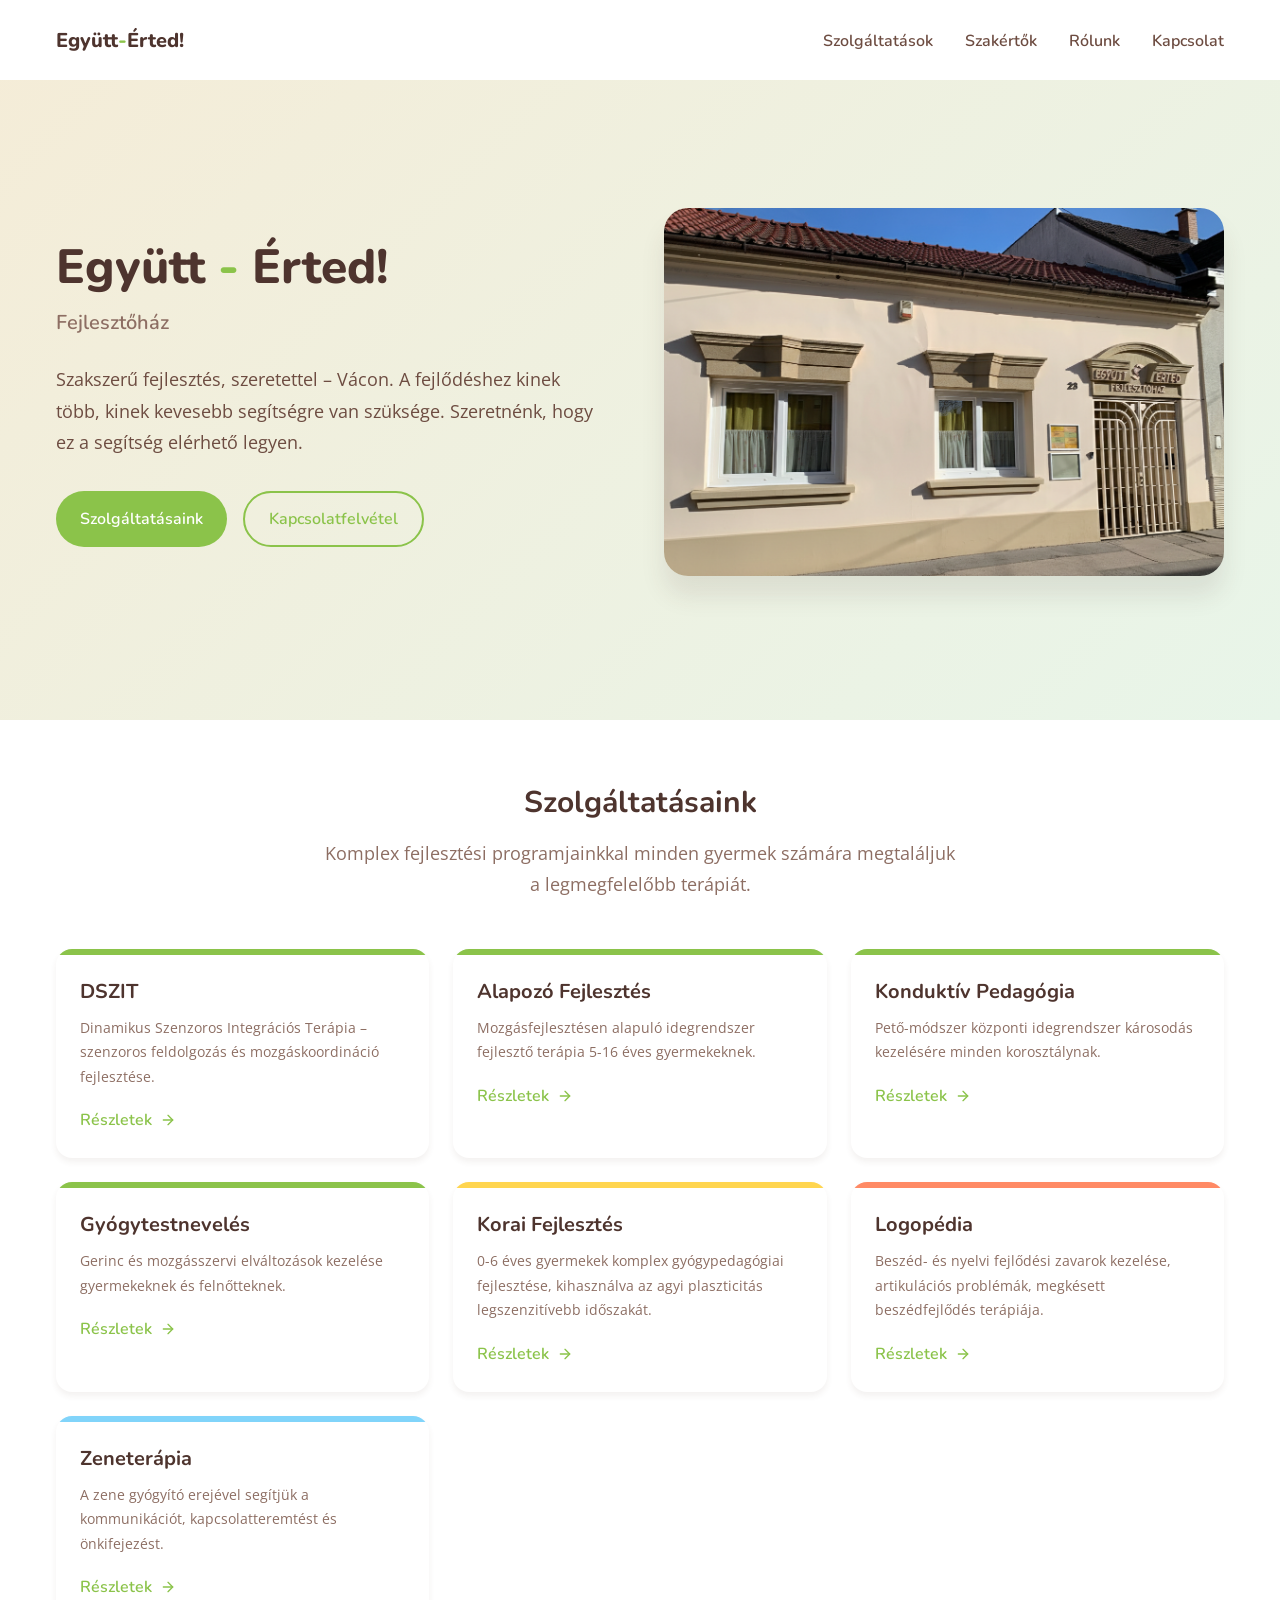
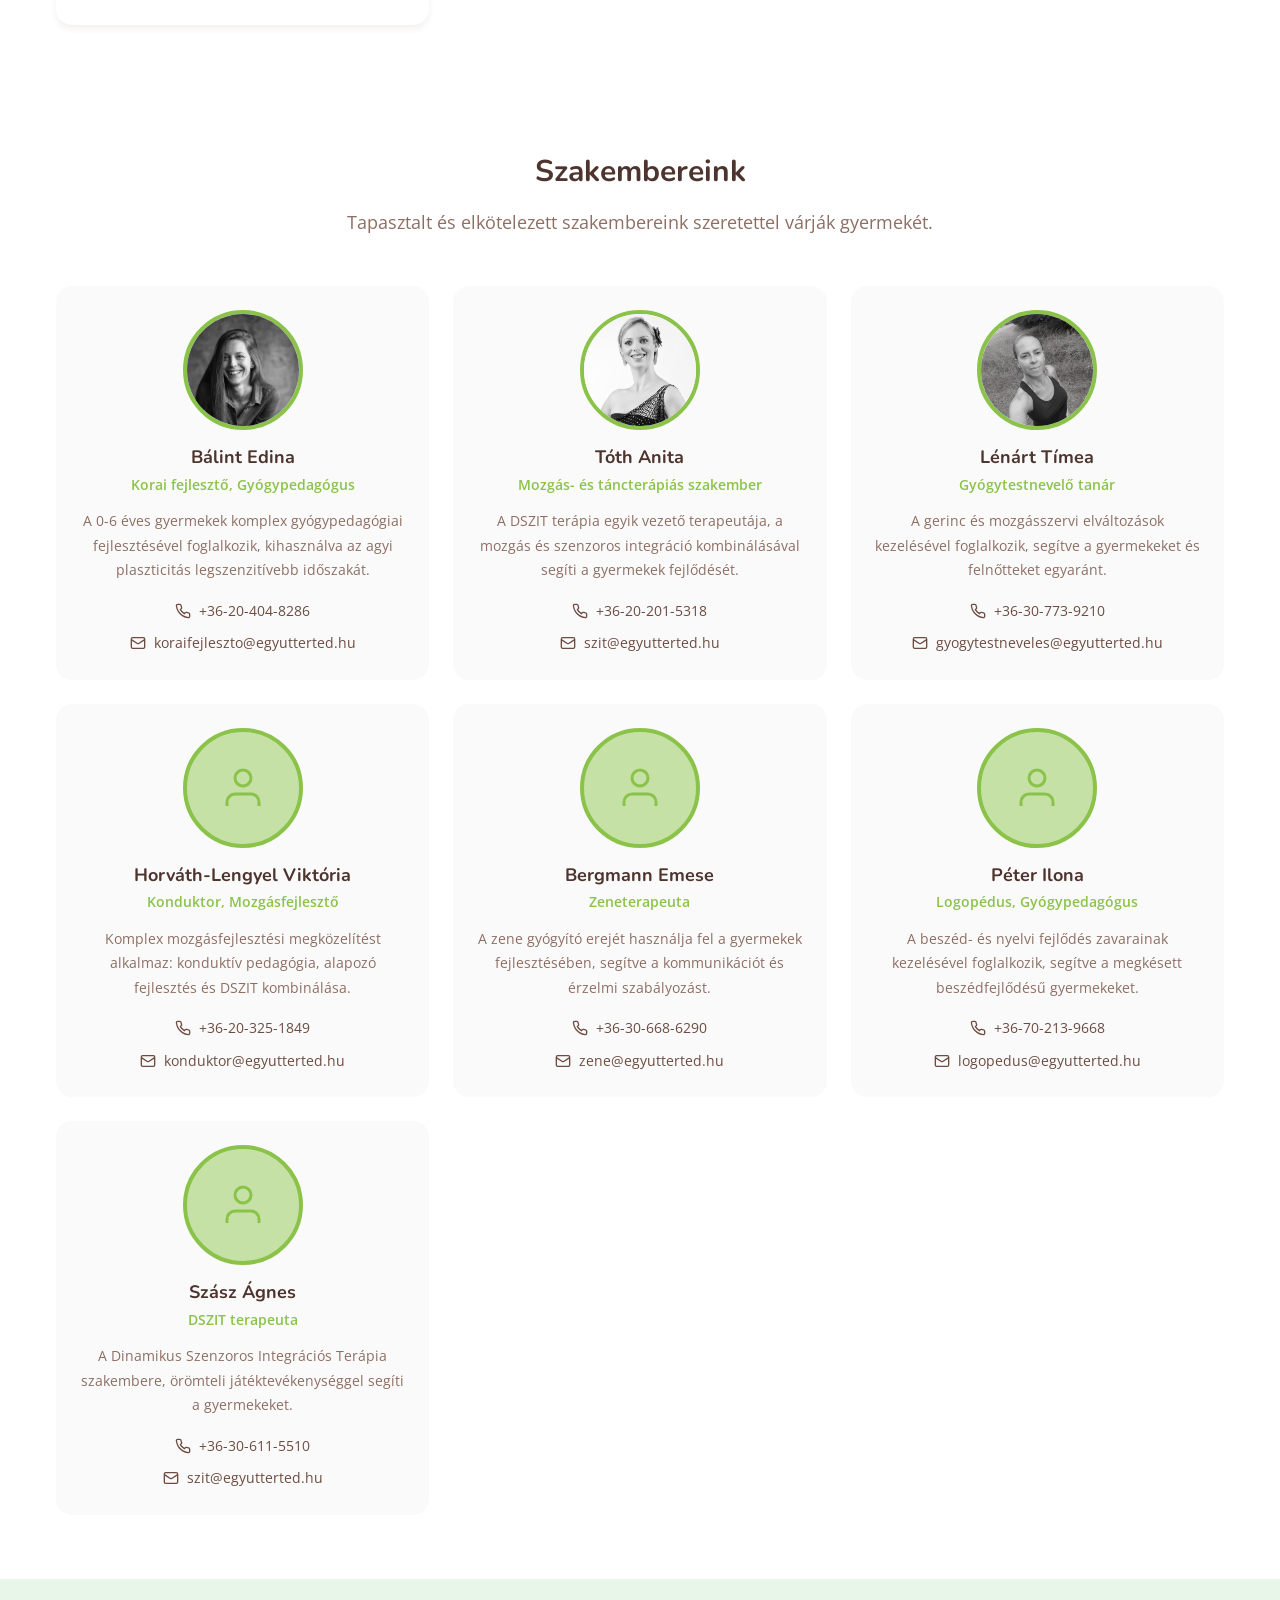
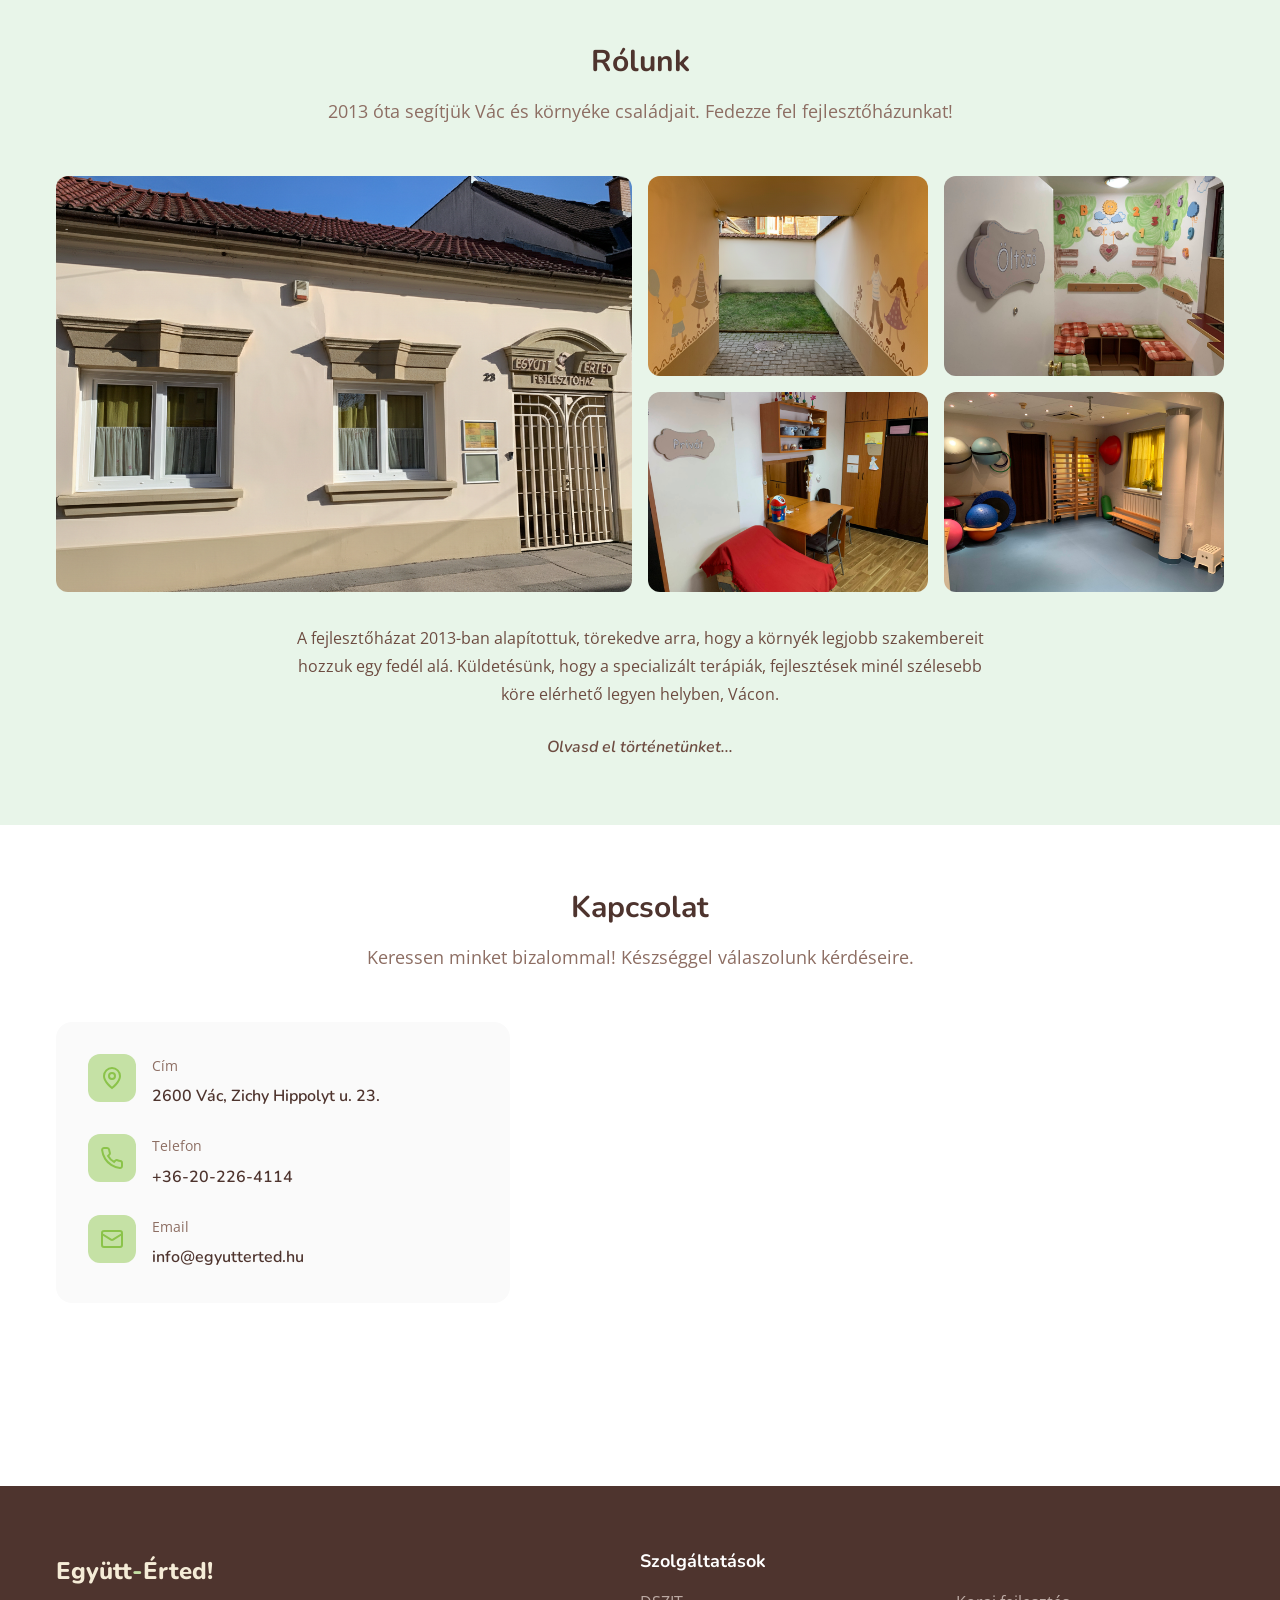
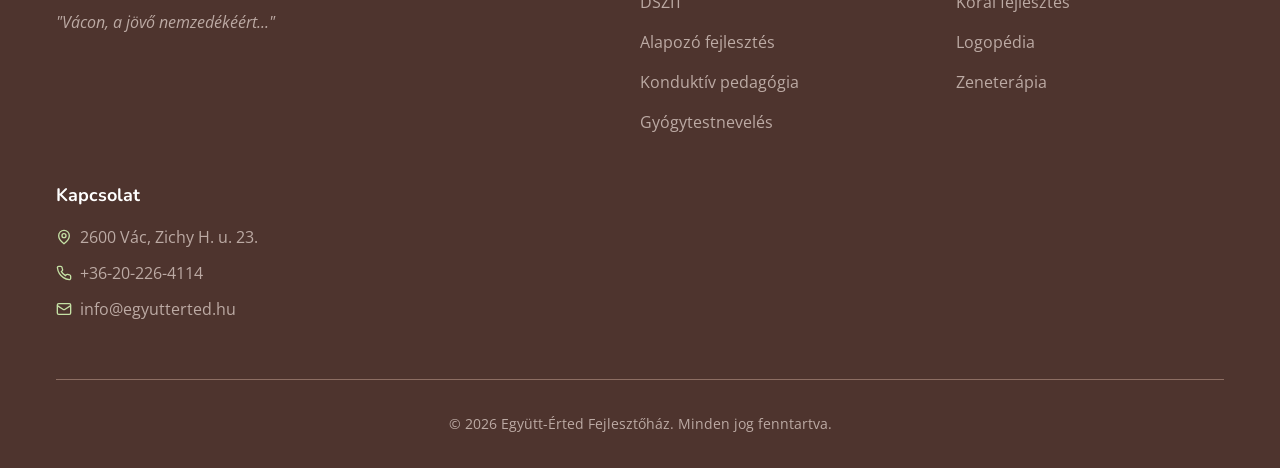
==== commit 1bd11d72: "Split footer services into two columns 1st column: DSZIT, Alapozó fejlesztés, Konduktív pedagógia, G" ====
--- a/index.html
+++ b/index.html
@@ -25,23 +25,7 @@
       </a>
 
       <ul class="nav-menu" id="nav-menu">
-        <li class="nav-dropdown" id="nav-dropdown-szolgaltatasok">
-          <span class="nav-link nav-dropdown-toggle">Szolgáltatások</span>
-          <div class="nav-dropdown-menu">
-            <div class="nav-dropdown-group">
-              <span class="nav-dropdown-label">Mozgásfejlesztés</span>
-              <a href="szolgaltatasok/dszit.html" class="nav-dropdown-subitem">DSZIT</a>
-              <a href="szolgaltatasok/alapozo-terapia.html" class="nav-dropdown-subitem">Alapozó fejlesztés</a>
-              <a href="szolgaltatasok/konduktiv-pedagogia.html" class="nav-dropdown-subitem">Konduktív pedagógia</a>
-              <a href="szolgaltatasok/gyogytestneveles.html" class="nav-dropdown-subitem">Gyógytestnevelés</a>
-            </div>
-            <div class="nav-dropdown-group">
-              <a href="szolgaltatasok/korai-fejlesztes.html" class="nav-dropdown-item">Korai fejlesztés</a>
-              <a href="szolgaltatasok/logopedia.html" class="nav-dropdown-item">Logopédia</a>
-              <a href="szolgaltatasok/zeneterapia.html" class="nav-dropdown-item">Zeneterápia</a>
-            </div>
-          </div>
-        </li>
+        <li><a href="#szolgaltatasok" class="nav-link">Szolgáltatások</a></li>
         <li><a href="#szakemberek" class="nav-link">Szakértők</a></li>
         <li><a href="rolunk.html" class="nav-link">Rólunk</a></li>
         <li><a href="#kapcsolat" class="nav-link">Kapcsolat</a></li>
@@ -474,6 +458,12 @@
             <a href="szolgaltatasok/alapozo-terapia.html">Alapozó fejlesztés</a>
             <a href="szolgaltatasok/konduktiv-pedagogia.html">Konduktív pedagógia</a>
             <a href="szolgaltatasok/gyogytestneveles.html">Gyógytestnevelés</a>
+          </nav>
+        </div>
+
+        <div>
+          <h4 class="footer-title">&nbsp;</h4>
+          <nav class="footer-links">
             <a href="szolgaltatasok/korai-fejlesztes.html">Korai fejlesztés</a>
             <a href="szolgaltatasok/logopedia.html">Logopédia</a>
             <a href="szolgaltatasok/zeneterapia.html">Zeneterápia</a>
--- a/css/style.css
+++ b/css/style.css
@@ -512,6 +512,11 @@
 
   .nav-link {
     font-size: var(--text-xl);
+  }
+
+  /* Center the dropdown container on mobile */
+  .nav-dropdown {
+    text-align: center;
   }
 
   /* Mobile dropdown */
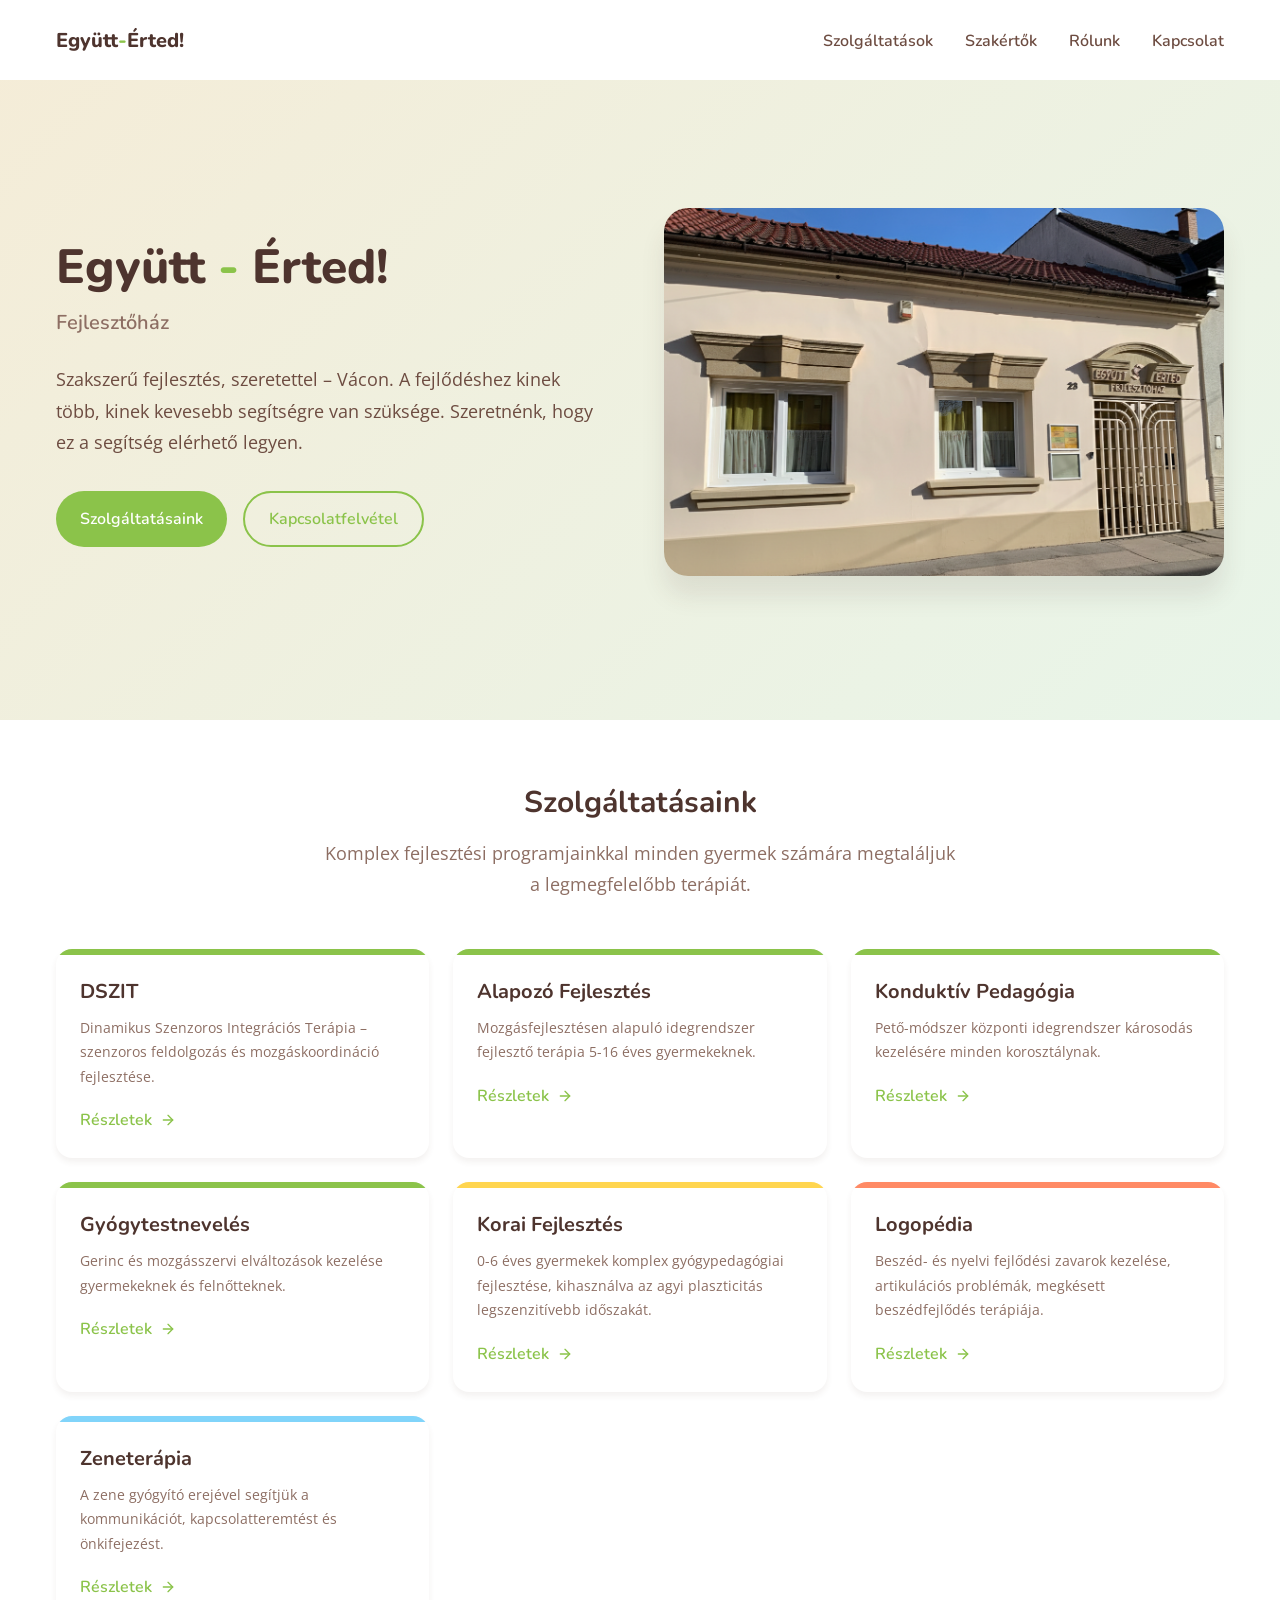
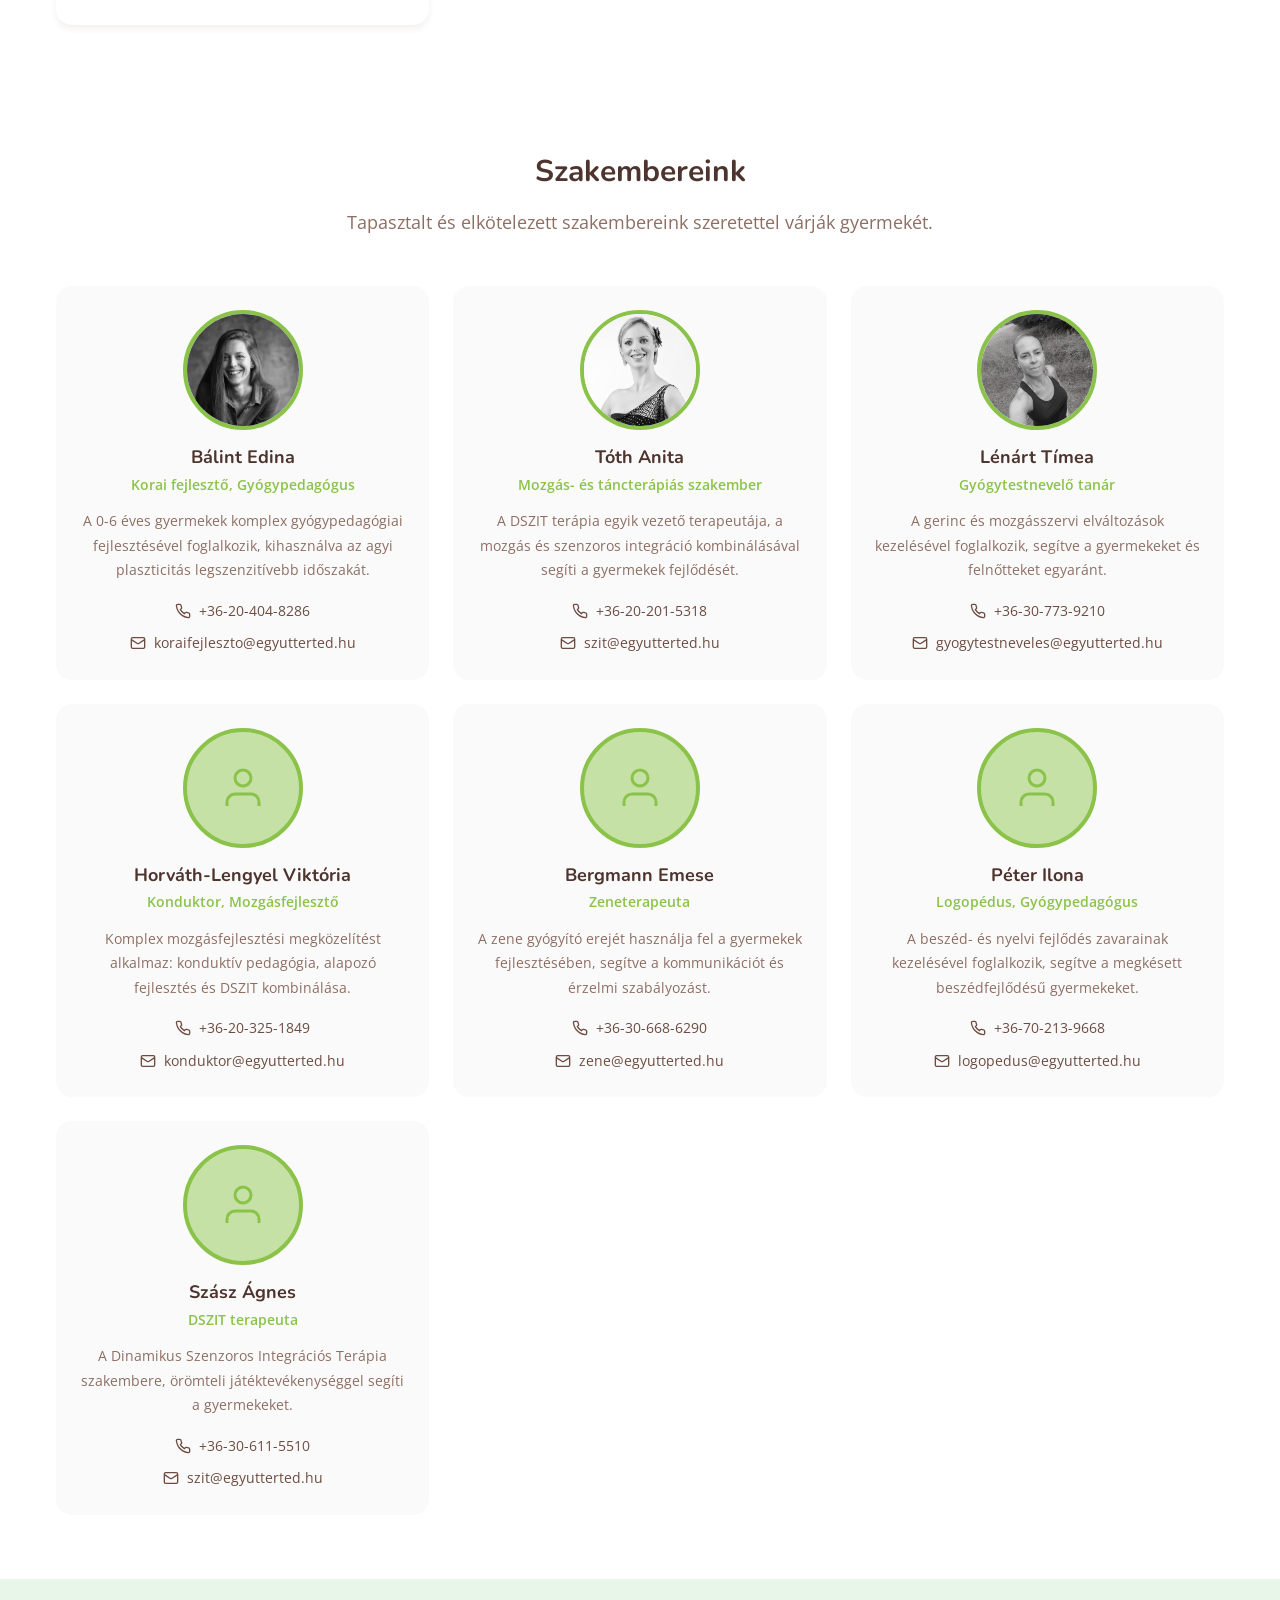
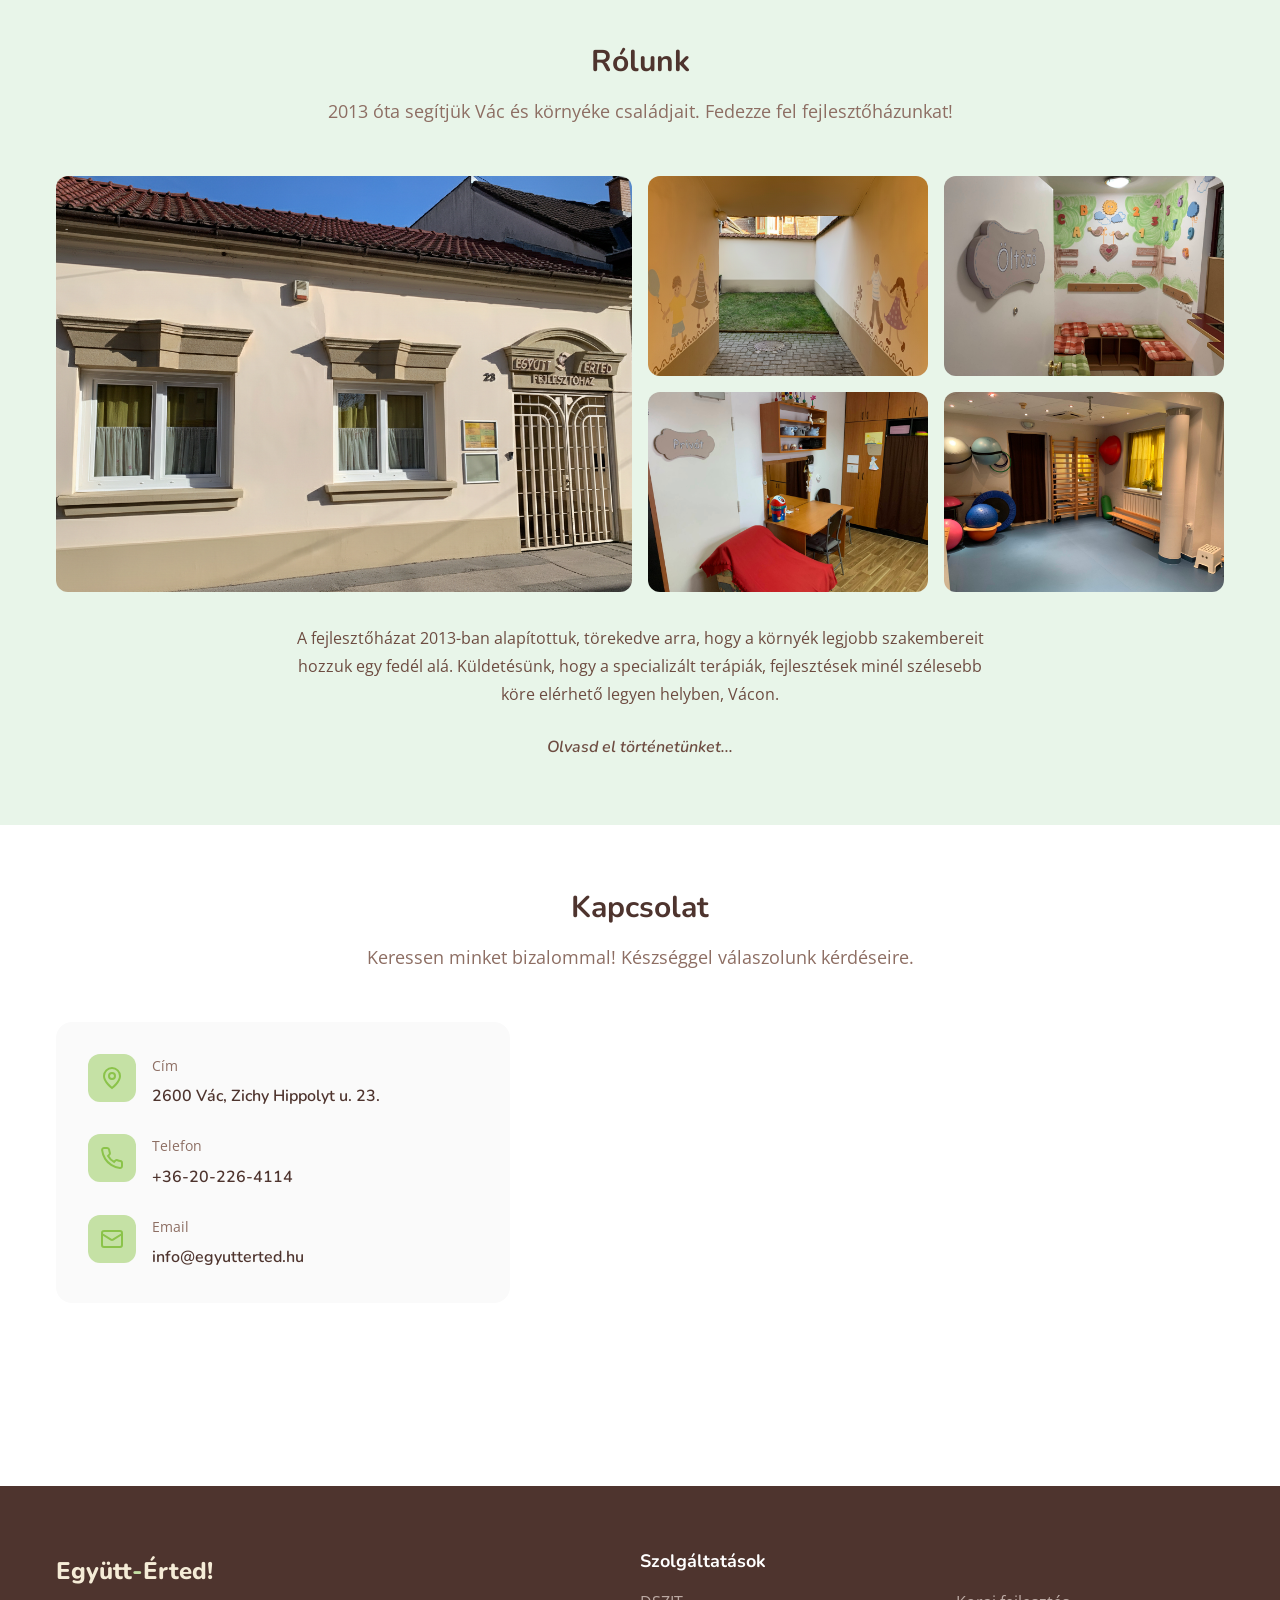
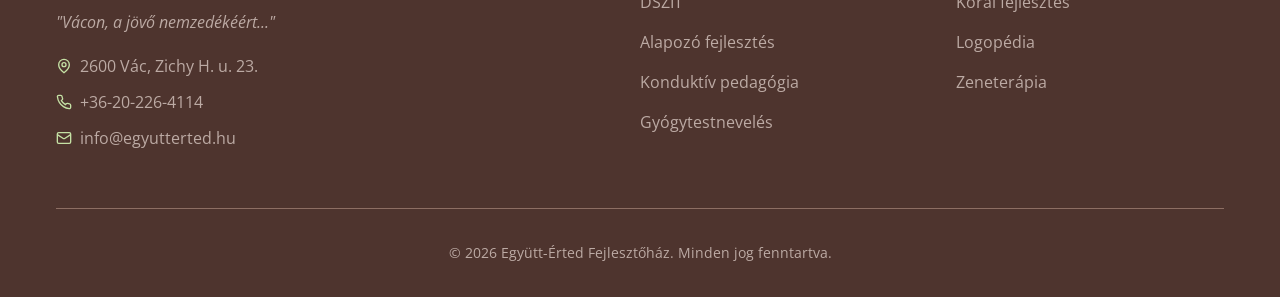
==== commit 8a4151fb: "Restructure footer: move contact info under tagline - Remove separate "Kapcsolat" column from footer" ====
--- a/index.html
+++ b/index.html
@@ -449,6 +449,18 @@
         <div class="footer-brand">
           <div class="footer-logo">Együtt<span>-</span>Érted!</div>
           <p class="footer-tagline">"Vácon, a jövő nemzedékéért..."</p>
+          <div class="footer-contact-item">
+            <svg xmlns="http://www.w3.org/2000/svg" viewBox="0 0 24 24" fill="none" stroke="currentColor" stroke-width="2"><path d="M20 10c0 6-8 12-8 12s-8-6-8-12a8 8 0 0 1 16 0Z"/><circle cx="12" cy="10" r="3"/></svg>
+            <a href="https://maps.google.com/?q=2600+Vác,+Zichy+H.+u.+23." target="_blank" rel="noopener">2600 Vác, Zichy H. u. 23.</a>
+          </div>
+          <div class="footer-contact-item">
+            <svg xmlns="http://www.w3.org/2000/svg" viewBox="0 0 24 24" fill="none" stroke="currentColor" stroke-width="2"><path d="M22 16.92v3a2 2 0 0 1-2.18 2 19.79 19.79 0 0 1-8.63-3.07 19.5 19.5 0 0 1-6-6 19.79 19.79 0 0 1-3.07-8.67A2 2 0 0 1 4.11 2h3a2 2 0 0 1 2 1.72 12.84 12.84 0 0 0 .7 2.81 2 2 0 0 1-.45 2.11L8.09 9.91a16 16 0 0 0 6 6l1.27-1.27a2 2 0 0 1 2.11-.45 12.84 12.84 0 0 0 2.81.7A2 2 0 0 1 22 16.92z"/></svg>
+            <a href="tel:+36202264114">+36-20-226-4114</a>
+          </div>
+          <div class="footer-contact-item">
+            <svg xmlns="http://www.w3.org/2000/svg" viewBox="0 0 24 24" fill="none" stroke="currentColor" stroke-width="2"><rect width="20" height="16" x="2" y="4" rx="2"/><path d="m22 7-8.97 5.7a1.94 1.94 0 0 1-2.06 0L2 7"/></svg>
+            <a href="mailto:info@egyutterted.hu">info@egyutterted.hu</a>
+          </div>
         </div>
 
         <div>
@@ -469,22 +481,6 @@
             <a href="szolgaltatasok/zeneterapia.html">Zeneterápia</a>
           </nav>
         </div>
-
-        <div>
-          <h4 class="footer-title">Kapcsolat</h4>
-          <div class="footer-contact-item">
-            <svg xmlns="http://www.w3.org/2000/svg" viewBox="0 0 24 24" fill="none" stroke="currentColor" stroke-width="2"><path d="M20 10c0 6-8 12-8 12s-8-6-8-12a8 8 0 0 1 16 0Z"/><circle cx="12" cy="10" r="3"/></svg>
-            2600 Vác, Zichy H. u. 23.
-          </div>
-          <div class="footer-contact-item">
-            <svg xmlns="http://www.w3.org/2000/svg" viewBox="0 0 24 24" fill="none" stroke="currentColor" stroke-width="2"><path d="M22 16.92v3a2 2 0 0 1-2.18 2 19.79 19.79 0 0 1-8.63-3.07 19.5 19.5 0 0 1-6-6 19.79 19.79 0 0 1-3.07-8.67A2 2 0 0 1 4.11 2h3a2 2 0 0 1 2 1.72 12.84 12.84 0 0 0 .7 2.81 2 2 0 0 1-.45 2.11L8.09 9.91a16 16 0 0 0 6 6l1.27-1.27a2 2 0 0 1 2.11-.45 12.84 12.84 0 0 0 2.81.7A2 2 0 0 1 22 16.92z"/></svg>
-            <a href="tel:+36202264114">+36-20-226-4114</a>
-          </div>
-          <div class="footer-contact-item">
-            <svg xmlns="http://www.w3.org/2000/svg" viewBox="0 0 24 24" fill="none" stroke="currentColor" stroke-width="2"><rect width="20" height="16" x="2" y="4" rx="2"/><path d="m22 7-8.97 5.7a1.94 1.94 0 0 1-2.06 0L2 7"/></svg>
-            <a href="mailto:info@egyutterted.hu">info@egyutterted.hu</a>
-          </div>
-        </div>
       </div>
 
       <div class="footer-bottom">
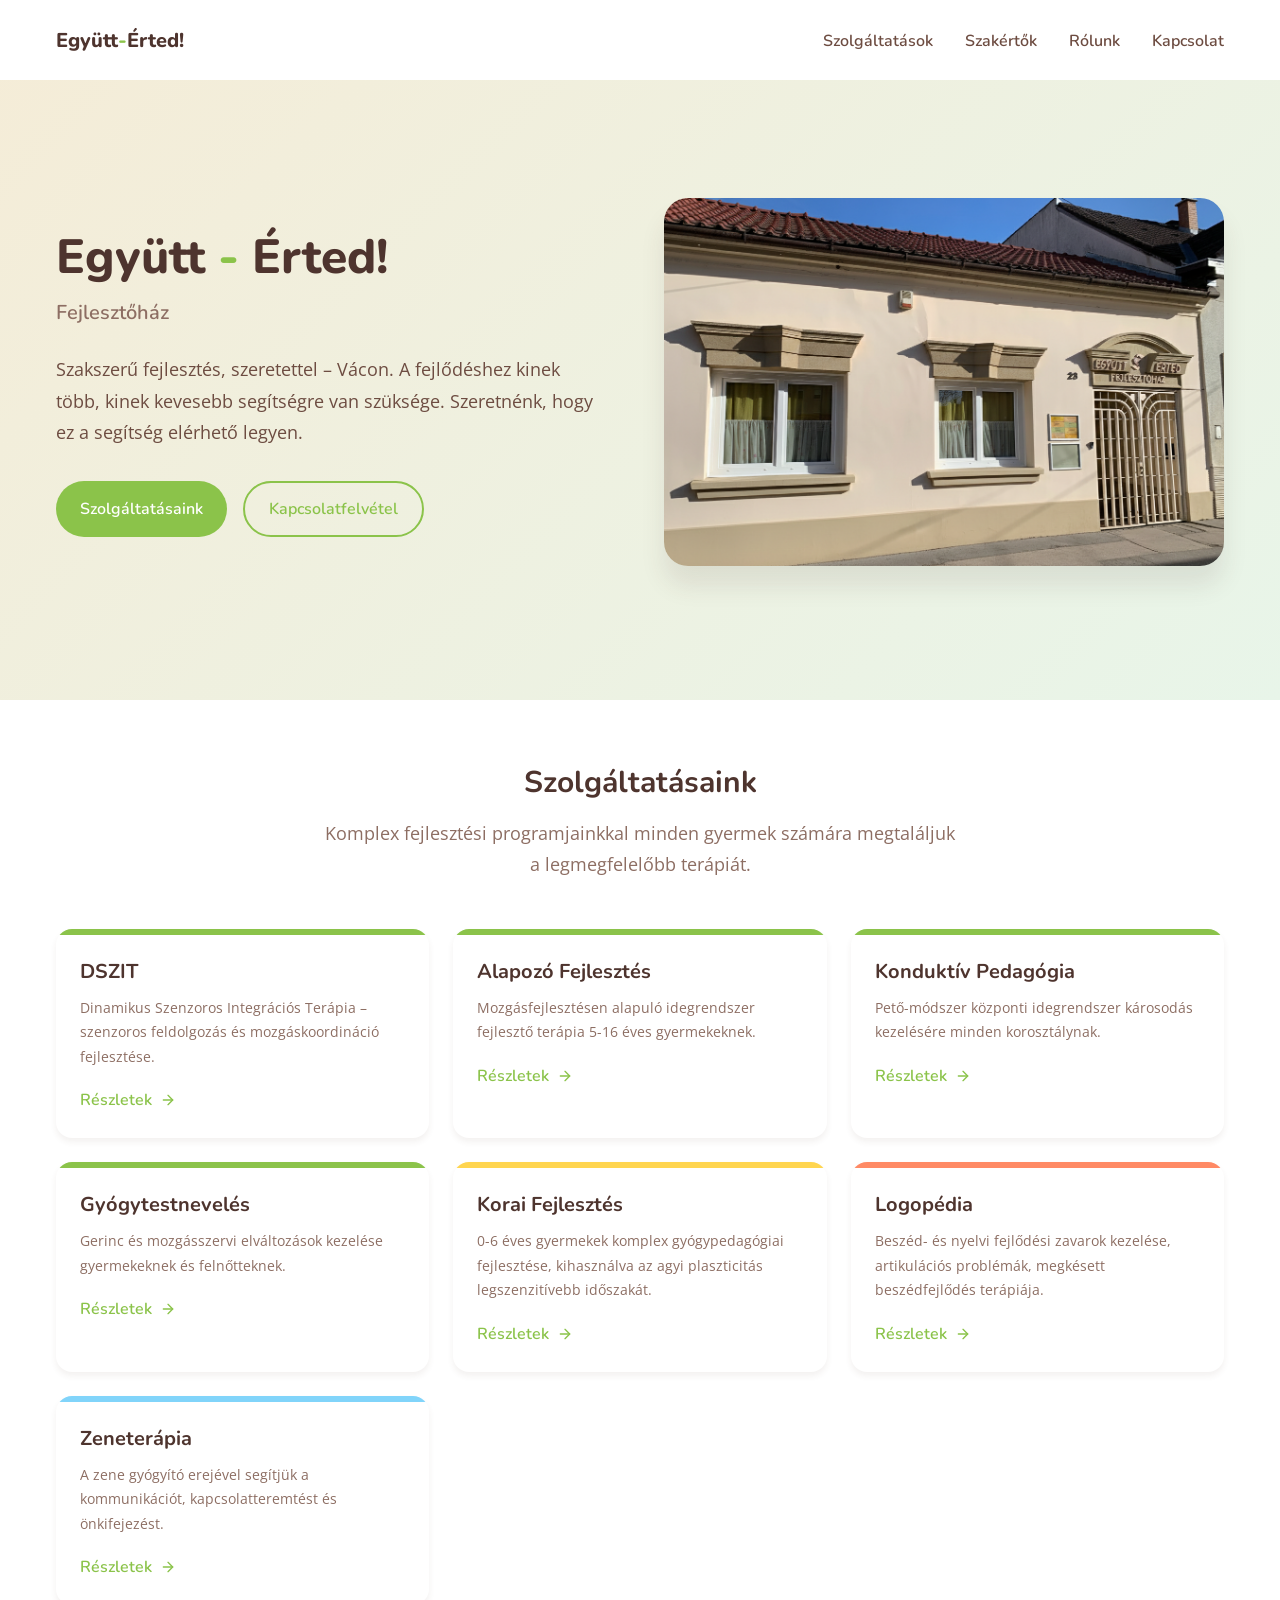
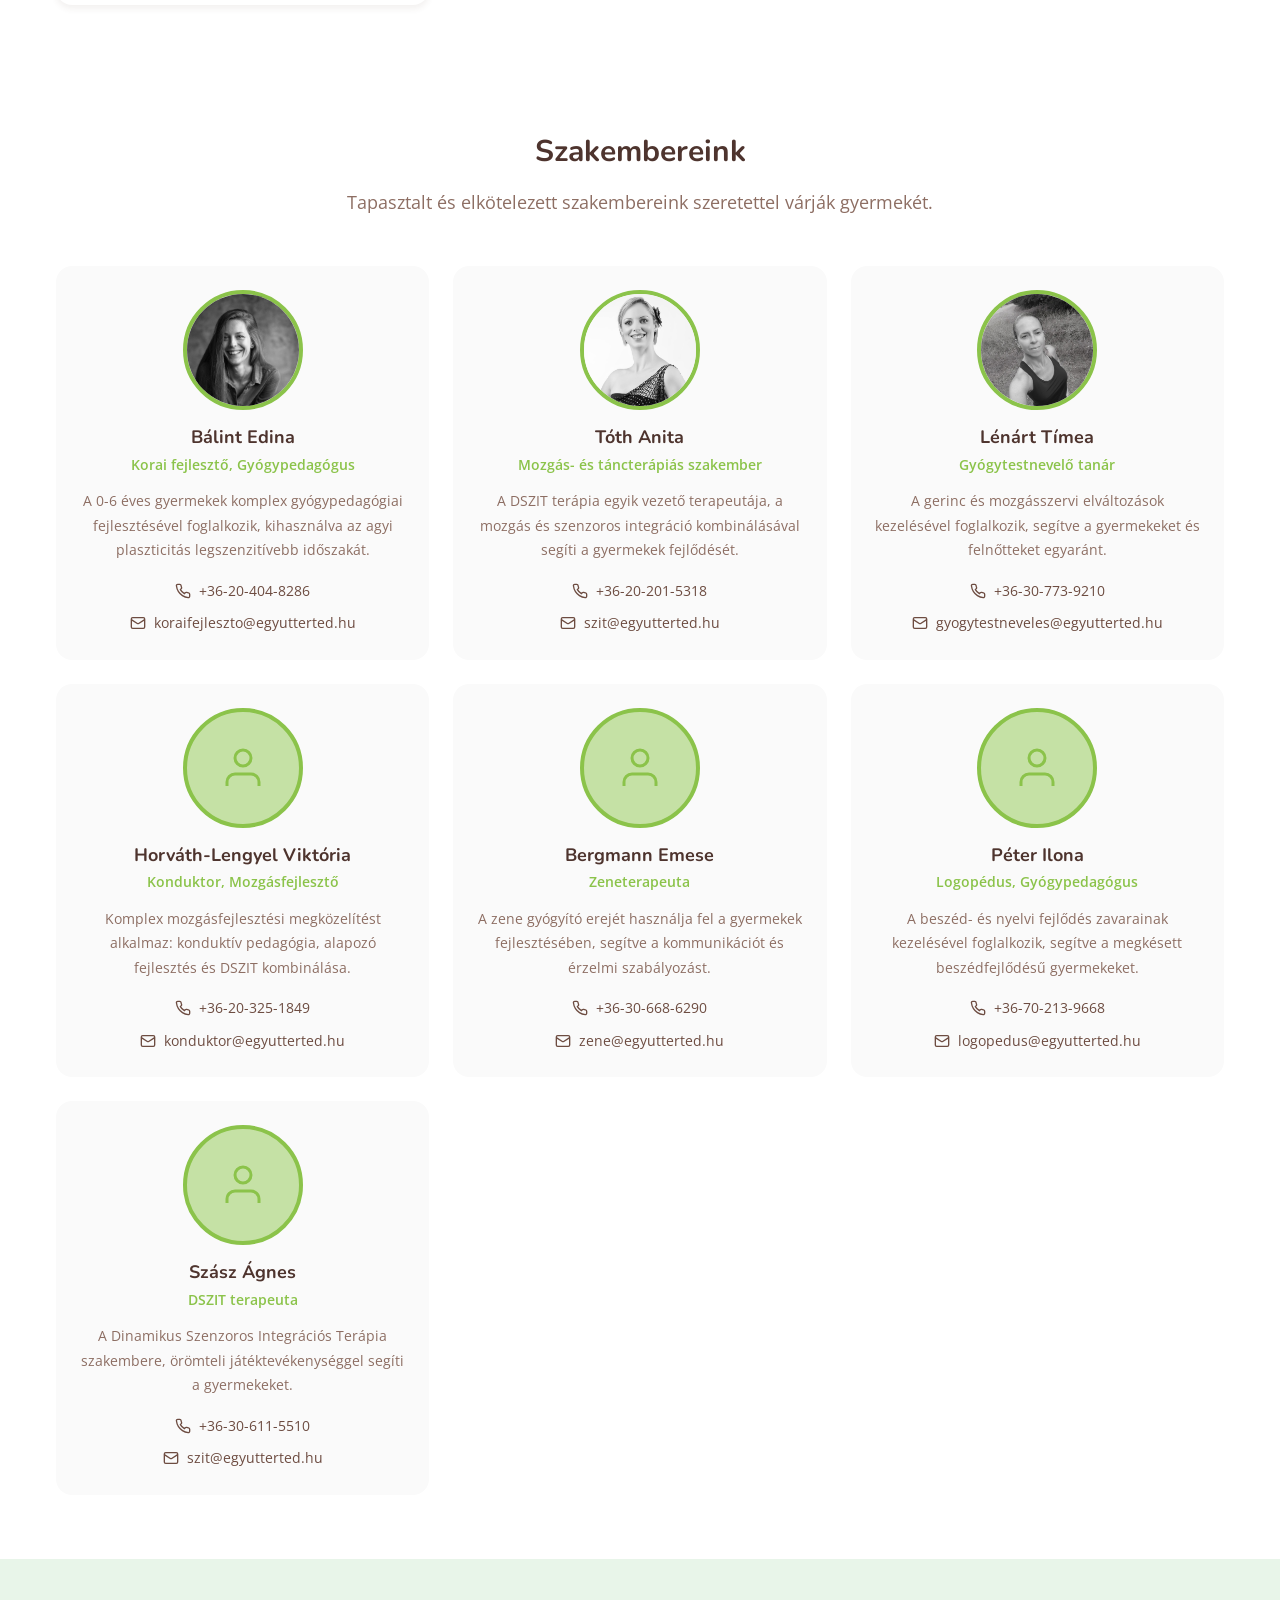
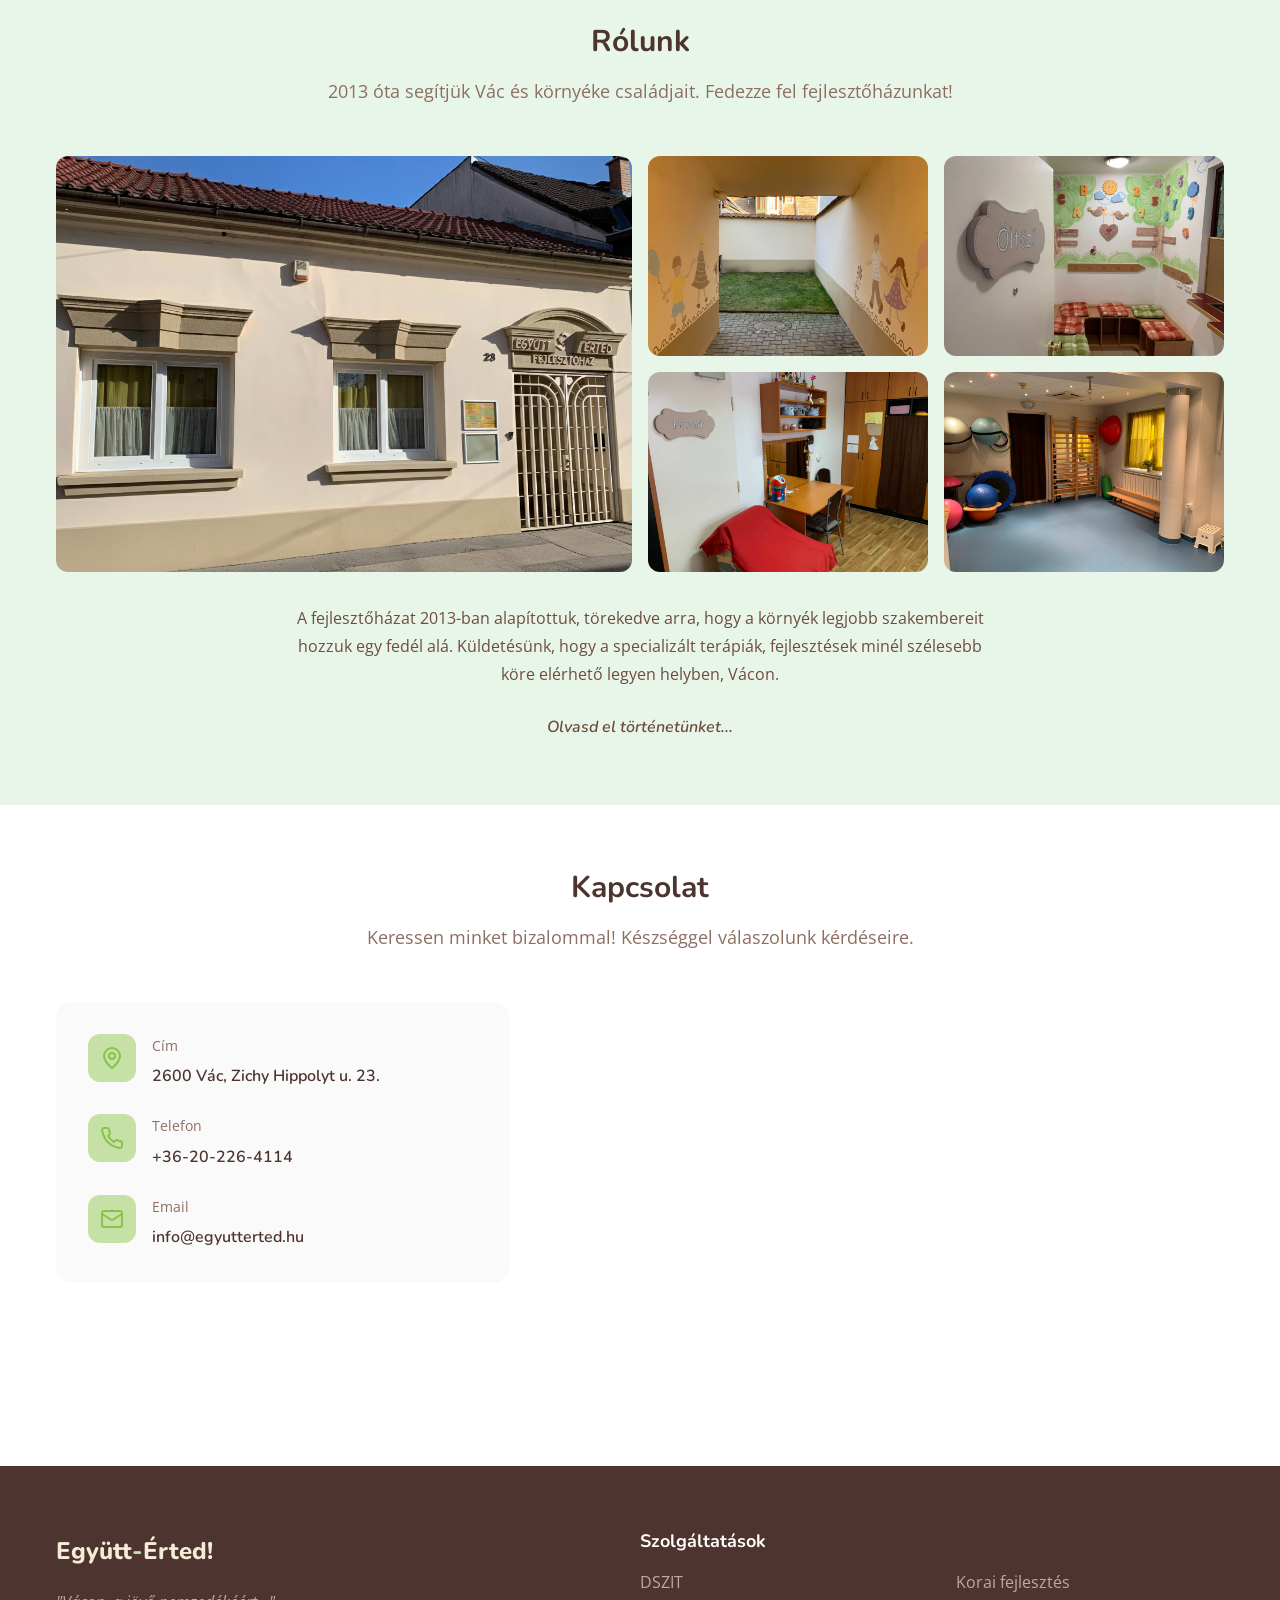
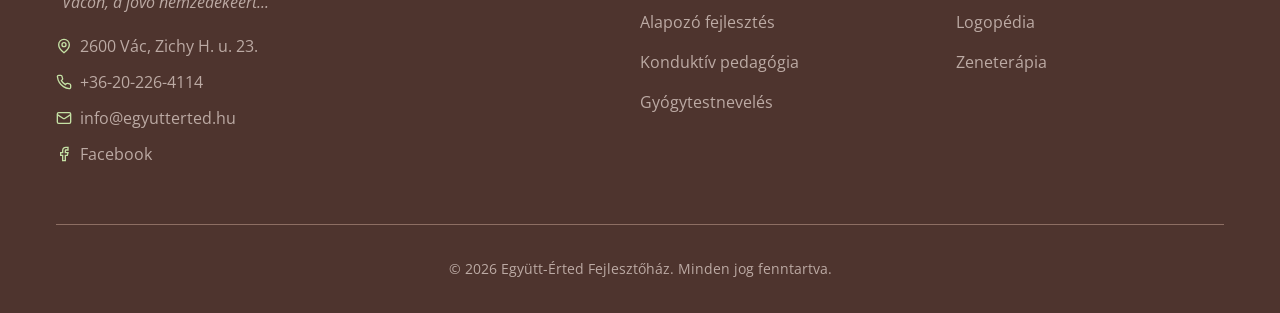
==== commit ee530d31: "Add Facebook link to footer Added Facebook icon and link (https://www.facebook.com/egyuttertedvac/) " ====
--- a/index.html
+++ b/index.html
@@ -461,6 +461,10 @@
             <svg xmlns="http://www.w3.org/2000/svg" viewBox="0 0 24 24" fill="none" stroke="currentColor" stroke-width="2"><rect width="20" height="16" x="2" y="4" rx="2"/><path d="m22 7-8.97 5.7a1.94 1.94 0 0 1-2.06 0L2 7"/></svg>
             <a href="mailto:info@egyutterted.hu">info@egyutterted.hu</a>
           </div>
+          <div class="footer-contact-item">
+            <svg xmlns="http://www.w3.org/2000/svg" viewBox="0 0 24 24" fill="none" stroke="currentColor" stroke-width="2"><path d="M18 2h-3a5 5 0 0 0-5 5v3H7v4h3v8h4v-8h3l1-4h-4V7a1 1 0 0 1 1-1h3z"/></svg>
+            <a href="https://www.facebook.com/egyuttertedvac/" target="_blank" rel="noopener">Facebook</a>
+          </div>
         </div>
 
         <div>
--- a/css/style.css
+++ b/css/style.css
@@ -585,7 +585,7 @@
   padding-top: calc(var(--nav-height) + var(--space-12));
   padding-bottom: var(--space-16);
   background: linear-gradient(135deg, var(--color-cream) 0%, var(--color-pale-green) 100%);
-  min-height: 80vh;
+  min-height: min(80vh, 700px);
   display: flex;
   align-items: center;
 }
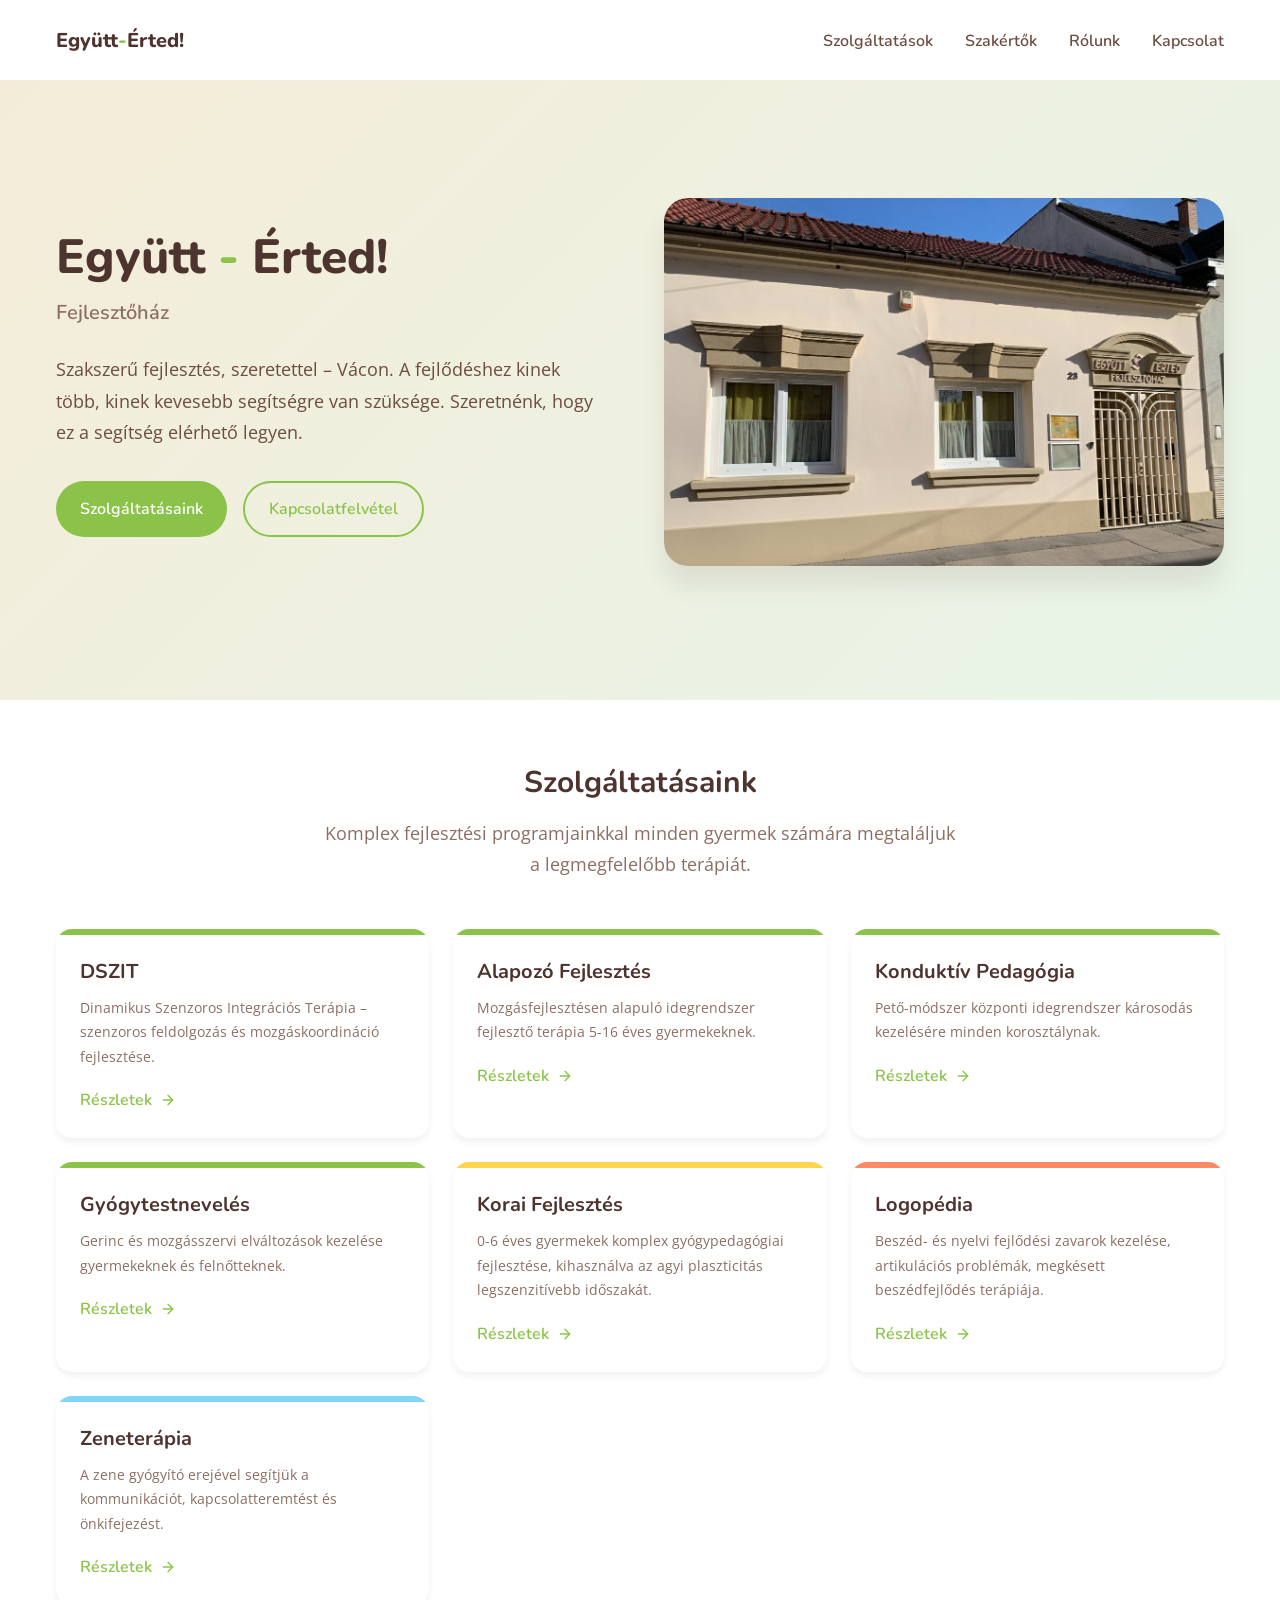
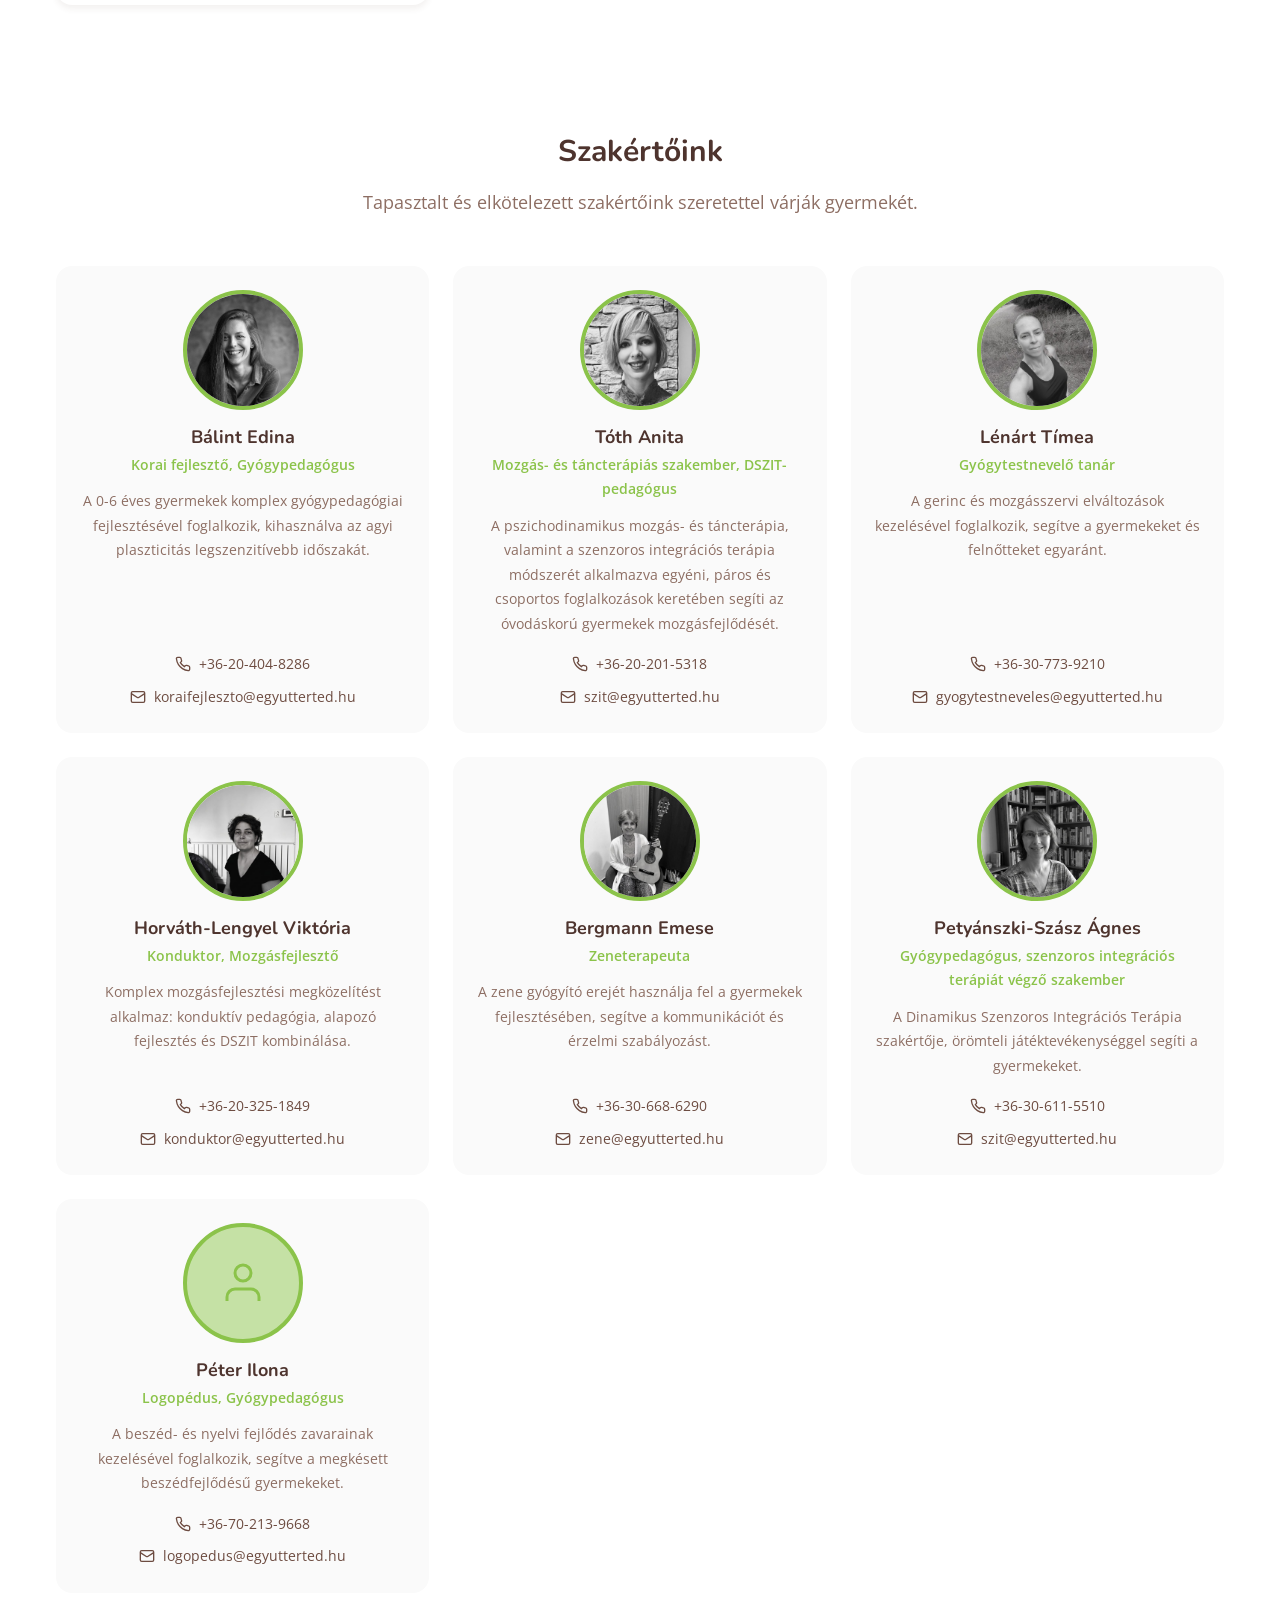
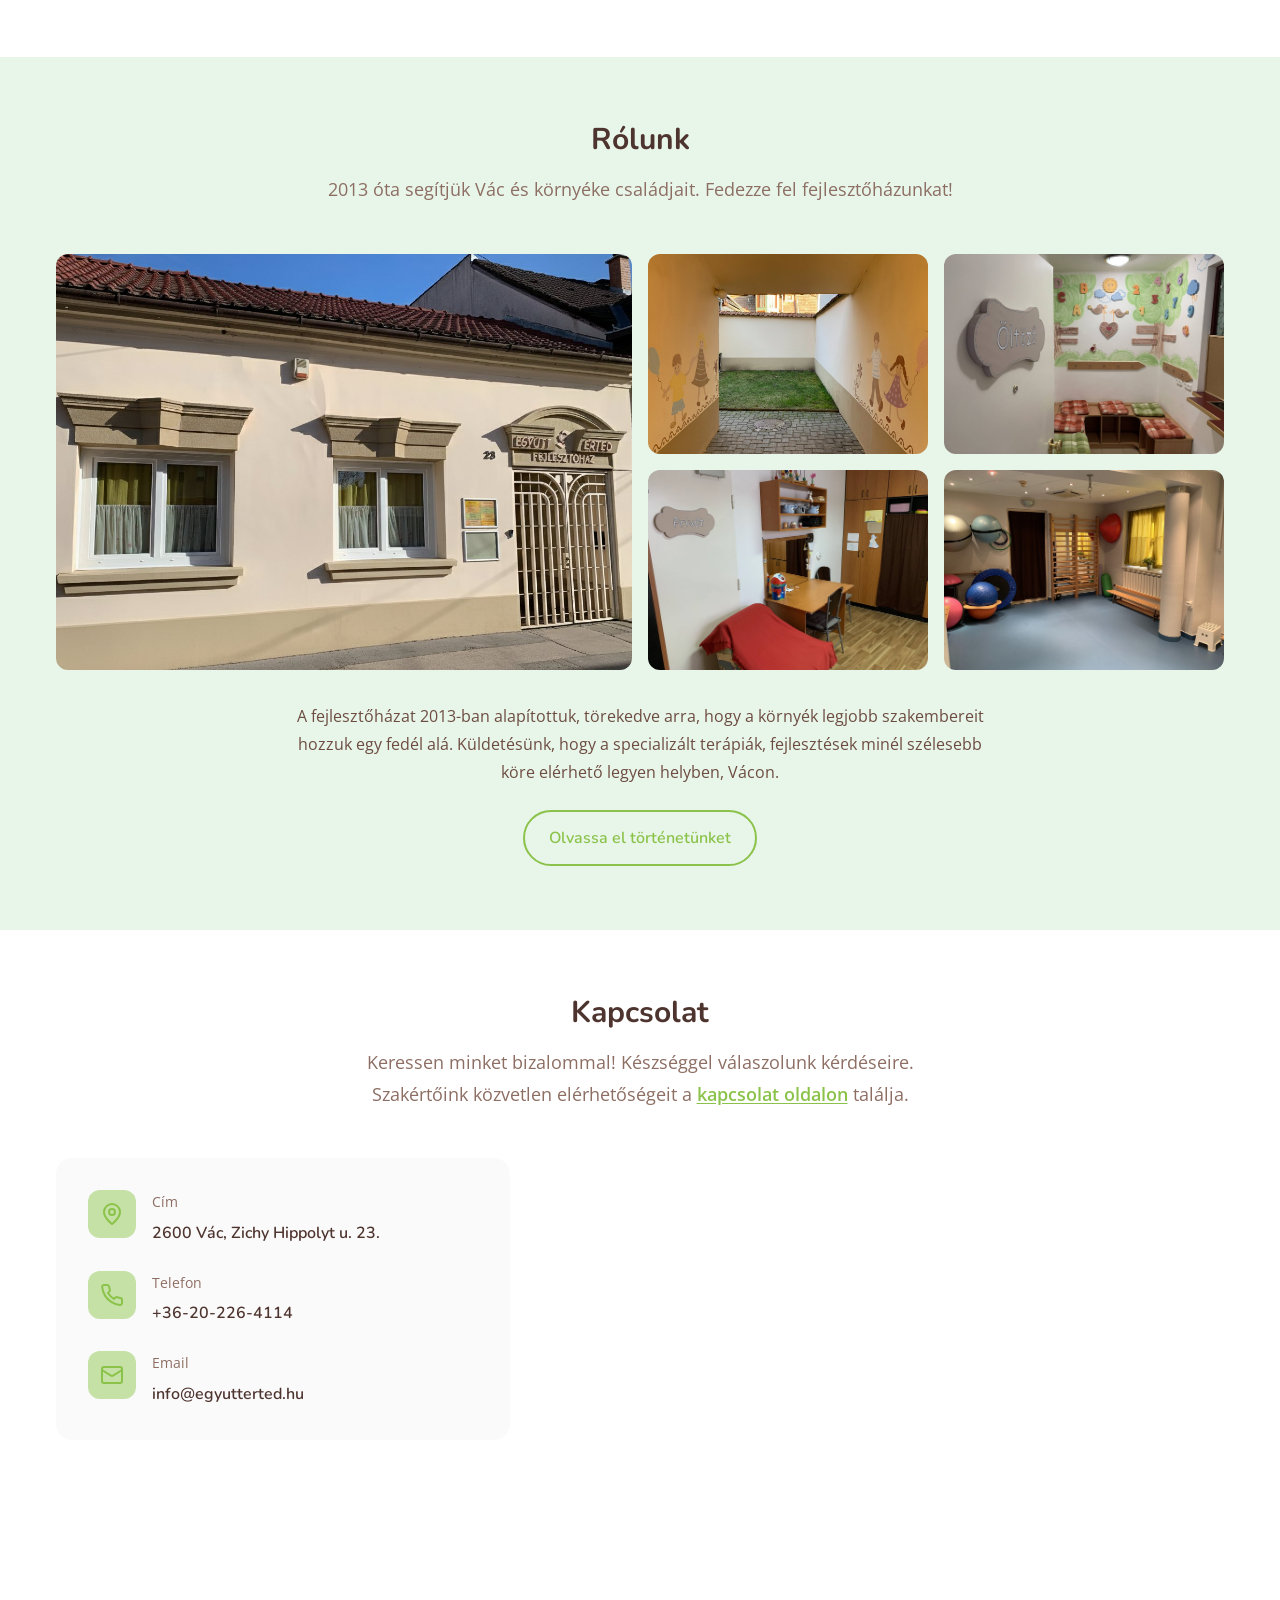
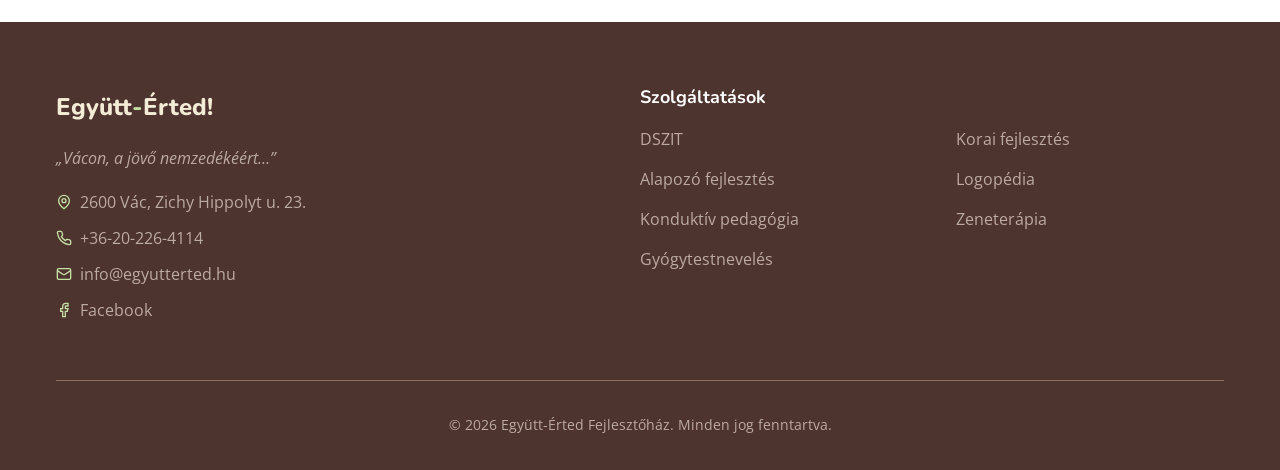
==== commit ba68889b: "Fix site inconsistencies, add specialist photos and optimise images - Use "szakértő" consistently; f" ====
--- a/index.html
+++ b/index.html
@@ -3,15 +3,15 @@
 <head>
   <meta charset="UTF-8">
   <meta name="viewport" content="width=device-width, initial-scale=1.0">
-  <meta name="description" content="Együtt-Érted Fejlesztőház - Szakszerű fejlesztés, szeretettel. Korai fejlesztés, mozgásterápia, logopédia, zeneterápia és pszichológiai tanácsadás Vácon.">
-  <meta name="keywords" content="fejlesztőház, korai fejlesztés, DSZIT, logopédia, zeneterápia, pszichológia, Vác, gyermekfejlesztés">
+  <meta name="description" content="Együtt-Érted Fejlesztőház - Szakszerű fejlesztés, szeretettel. Korai fejlesztés, mozgásfejlesztés, DSZIT, konduktív pedagógia, gyógytestnevelés, logopédia és zeneterápia Vácon.">
+  <meta name="keywords" content="fejlesztőház, korai fejlesztés, DSZIT, konduktív pedagógia, gyógytestnevelés, logopédia, zeneterápia, Vác, gyermekfejlesztés">
 
   <title>Együtt-Érted Fejlesztőház | Szakszerű fejlesztés, szeretettel - Vác</title>
 
   <link rel="stylesheet" href="css/style.css">
 
   <!-- Favicons -->
-  <link rel="icon" type="image/x-icon" href="favicon.ico">
+  <link rel="icon" type="image/svg+xml" href="favicon.svg">
 </head>
 <body>
   <!-- Skip to main content for accessibility -->
@@ -26,7 +26,7 @@
 
       <ul class="nav-menu" id="nav-menu">
         <li><a href="#szolgaltatasok" class="nav-link">Szolgáltatások</a></li>
-        <li><a href="#szakemberek" class="nav-link">Szakértők</a></li>
+        <li><a href="#szakertok" class="nav-link">Szakértők</a></li>
         <li><a href="rolunk.html" class="nav-link">Rólunk</a></li>
         <li><a href="#kapcsolat" class="nav-link">Kapcsolat</a></li>
       </ul>
@@ -58,7 +58,7 @@
           </div>
         </div>
         <div class="hero-image">
-          <img src="assets/images/building/epulet-front.png" alt="Együtt-Érted Fejlesztőház épülete Vácon">
+          <img src="assets/images/building/epulet-front.jpg" alt="Együtt-Érted Fejlesztőház épülete Vácon" width="1184" height="777" fetchpriority="high">
         </div>
       </div>
     </section>
@@ -182,18 +182,18 @@
     </section>
 
     <!-- Specialists Section -->
-    <section class="section bg-white" id="szakemberek">
+    <section class="section bg-white" id="szakertok">
       <div class="container">
         <div class="section-header">
-          <h2>Szakembereink</h2>
-          <p>Tapasztalt és elkötelezett szakembereink szeretettel várják gyermekét.</p>
+          <h2>Szakértőink</h2>
+          <p>Tapasztalt és elkötelezett szakértőink szeretettel várják gyermekét.</p>
         </div>
 
         <div class="specialists-grid">
           <!-- Bálint Edina -->
           <article class="specialist-card">
             <div class="specialist-photo">
-              <img src="assets/images/specialists/balint-edina.jpg" alt="Bálint Edina portré">
+              <img src="assets/images/specialists/balint-edina.jpg" alt="Bálint Edina portré" loading="lazy">
             </div>
             <h3 class="specialist-name">Bálint Edina</h3>
             <p class="specialist-title">Korai fejlesztő, Gyógypedagógus</p>
@@ -215,12 +215,12 @@
           <!-- Tóth Anita -->
           <article class="specialist-card">
             <div class="specialist-photo">
-              <img src="assets/images/specialists/toth-anita.jpg" alt="Tóth Anita portré">
+              <img src="assets/images/specialists/toth-anita.jpg" alt="Tóth Anita portré" loading="lazy">
             </div>
             <h3 class="specialist-name">Tóth Anita</h3>
-            <p class="specialist-title">Mozgás- és táncterápiás szakember</p>
-            <p class="specialist-bio">
-              A DSZIT terápia egyik vezető terapeutája, a mozgás és szenzoros integráció kombinálásával segíti a gyermekek fejlődését.
+            <p class="specialist-title">Mozgás- és táncterápiás szakember, DSZIT-pedagógus</p>
+            <p class="specialist-bio">
+              A pszichodinamikus mozgás- és táncterápia, valamint a szenzoros integrációs terápia módszerét alkalmazva egyéni, páros és csoportos foglalkozások keretében segíti az óvodáskorú gyermekek mozgásfejlődését.
             </p>
             <div class="specialist-contact">
               <a href="tel:+36202015318">
@@ -237,7 +237,7 @@
           <!-- Lénárt Tímea -->
           <article class="specialist-card">
             <div class="specialist-photo">
-              <img src="assets/images/specialists/lenart-timea.jpg" alt="Lénárt Tímea portré">
+              <img src="assets/images/specialists/lenart-timea.jpg" alt="Lénárt Tímea portré" loading="lazy">
             </div>
             <h3 class="specialist-name">Lénárt Tímea</h3>
             <p class="specialist-title">Gyógytestnevelő tanár</p>
@@ -258,53 +258,75 @@
 
           <!-- Horváth-Lengyel Viktória -->
           <article class="specialist-card">
+            <div class="specialist-photo">
+              <img src="assets/images/specialists/horvath-lengyel-viktoria.jpg" alt="Horváth-Lengyel Viktória portré" loading="lazy">
+            </div>
+            <h3 class="specialist-name">Horváth-Lengyel Viktória</h3>
+            <p class="specialist-title">Konduktor, Mozgásfejlesztő</p>
+            <p class="specialist-bio">
+              Komplex mozgásfejlesztési megközelítést alkalmaz: konduktív pedagógia, alapozó fejlesztés és DSZIT kombinálása.
+            </p>
+            <div class="specialist-contact">
+              <a href="tel:+36203251849">
+                <svg xmlns="http://www.w3.org/2000/svg" viewBox="0 0 24 24" fill="none" stroke="currentColor" stroke-width="2"><path d="M22 16.92v3a2 2 0 0 1-2.18 2 19.79 19.79 0 0 1-8.63-3.07 19.5 19.5 0 0 1-6-6 19.79 19.79 0 0 1-3.07-8.67A2 2 0 0 1 4.11 2h3a2 2 0 0 1 2 1.72 12.84 12.84 0 0 0 .7 2.81 2 2 0 0 1-.45 2.11L8.09 9.91a16 16 0 0 0 6 6l1.27-1.27a2 2 0 0 1 2.11-.45 12.84 12.84 0 0 0 2.81.7A2 2 0 0 1 22 16.92z"/></svg>
+                +36-20-325-1849
+              </a>
+              <a href="mailto:konduktor@egyutterted.hu">
+                <svg xmlns="http://www.w3.org/2000/svg" viewBox="0 0 24 24" fill="none" stroke="currentColor" stroke-width="2"><rect width="20" height="16" x="2" y="4" rx="2"/><path d="m22 7-8.97 5.7a1.94 1.94 0 0 1-2.06 0L2 7"/></svg>
+                konduktor@egyutterted.hu
+              </a>
+            </div>
+          </article>
+
+          <!-- Bergmann Emese -->
+          <article class="specialist-card">
+            <div class="specialist-photo">
+              <img src="assets/images/specialists/bergmann-emese.jpg" alt="Bergmann Emese portré" loading="lazy">
+            </div>
+            <h3 class="specialist-name">Bergmann Emese</h3>
+            <p class="specialist-title">Zeneterapeuta</p>
+            <p class="specialist-bio">
+              A zene gyógyító erejét használja fel a gyermekek fejlesztésében, segítve a kommunikációt és érzelmi szabályozást.
+            </p>
+            <div class="specialist-contact">
+              <a href="tel:+36306686290">
+                <svg xmlns="http://www.w3.org/2000/svg" viewBox="0 0 24 24" fill="none" stroke="currentColor" stroke-width="2"><path d="M22 16.92v3a2 2 0 0 1-2.18 2 19.79 19.79 0 0 1-8.63-3.07 19.5 19.5 0 0 1-6-6 19.79 19.79 0 0 1-3.07-8.67A2 2 0 0 1 4.11 2h3a2 2 0 0 1 2 1.72 12.84 12.84 0 0 0 .7 2.81 2 2 0 0 1-.45 2.11L8.09 9.91a16 16 0 0 0 6 6l1.27-1.27a2 2 0 0 1 2.11-.45 12.84 12.84 0 0 0 2.81.7A2 2 0 0 1 22 16.92z"/></svg>
+                +36-30-668-6290
+              </a>
+              <a href="mailto:zene@egyutterted.hu">
+                <svg xmlns="http://www.w3.org/2000/svg" viewBox="0 0 24 24" fill="none" stroke="currentColor" stroke-width="2"><rect width="20" height="16" x="2" y="4" rx="2"/><path d="m22 7-8.97 5.7a1.94 1.94 0 0 1-2.06 0L2 7"/></svg>
+                zene@egyutterted.hu
+              </a>
+            </div>
+          </article>
+
+          <!-- Petyánszki-Szász Ágnes -->
+          <article class="specialist-card">
+            <div class="specialist-photo">
+              <img src="assets/images/specialists/szasz-agnes.jpg" alt="Petyánszki-Szász Ágnes portré" loading="lazy">
+            </div>
+            <h3 class="specialist-name">Petyánszki-Szász Ágnes</h3>
+            <p class="specialist-title">Gyógypedagógus, szenzoros integrációs terápiát végző szakember</p>
+            <p class="specialist-bio">
+              A Dinamikus Szenzoros Integrációs Terápia szakértője, örömteli játéktevékenységgel segíti a gyermekeket.
+            </p>
+            <div class="specialist-contact">
+              <a href="tel:+36306115510">
+                <svg xmlns="http://www.w3.org/2000/svg" viewBox="0 0 24 24" fill="none" stroke="currentColor" stroke-width="2"><path d="M22 16.92v3a2 2 0 0 1-2.18 2 19.79 19.79 0 0 1-8.63-3.07 19.5 19.5 0 0 1-6-6 19.79 19.79 0 0 1-3.07-8.67A2 2 0 0 1 4.11 2h3a2 2 0 0 1 2 1.72 12.84 12.84 0 0 0 .7 2.81 2 2 0 0 1-.45 2.11L8.09 9.91a16 16 0 0 0 6 6l1.27-1.27a2 2 0 0 1 2.11-.45 12.84 12.84 0 0 0 2.81.7A2 2 0 0 1 22 16.92z"/></svg>
+                +36-30-611-5510
+              </a>
+              <a href="mailto:szit@egyutterted.hu">
+                <svg xmlns="http://www.w3.org/2000/svg" viewBox="0 0 24 24" fill="none" stroke="currentColor" stroke-width="2"><rect width="20" height="16" x="2" y="4" rx="2"/><path d="m22 7-8.97 5.7a1.94 1.94 0 0 1-2.06 0L2 7"/></svg>
+                szit@egyutterted.hu
+              </a>
+            </div>
+          </article>
+
+          <!-- Péter Ilona -->
+          <article class="specialist-card">
             <div class="specialist-photo specialist-photo--placeholder">
               <svg xmlns="http://www.w3.org/2000/svg" viewBox="0 0 24 24" fill="none" stroke="currentColor" stroke-width="1.5"><path d="M20 21v-2a4 4 0 0 0-4-4H8a4 4 0 0 0-4 4v2"/><circle cx="12" cy="7" r="4"/></svg>
             </div>
-            <h3 class="specialist-name">Horváth-Lengyel Viktória</h3>
-            <p class="specialist-title">Konduktor, Mozgásfejlesztő</p>
-            <p class="specialist-bio">
-              Komplex mozgásfejlesztési megközelítést alkalmaz: konduktív pedagógia, alapozó fejlesztés és DSZIT kombinálása.
-            </p>
-            <div class="specialist-contact">
-              <a href="tel:+36203251849">
-                <svg xmlns="http://www.w3.org/2000/svg" viewBox="0 0 24 24" fill="none" stroke="currentColor" stroke-width="2"><path d="M22 16.92v3a2 2 0 0 1-2.18 2 19.79 19.79 0 0 1-8.63-3.07 19.5 19.5 0 0 1-6-6 19.79 19.79 0 0 1-3.07-8.67A2 2 0 0 1 4.11 2h3a2 2 0 0 1 2 1.72 12.84 12.84 0 0 0 .7 2.81 2 2 0 0 1-.45 2.11L8.09 9.91a16 16 0 0 0 6 6l1.27-1.27a2 2 0 0 1 2.11-.45 12.84 12.84 0 0 0 2.81.7A2 2 0 0 1 22 16.92z"/></svg>
-                +36-20-325-1849
-              </a>
-              <a href="mailto:konduktor@egyutterted.hu">
-                <svg xmlns="http://www.w3.org/2000/svg" viewBox="0 0 24 24" fill="none" stroke="currentColor" stroke-width="2"><rect width="20" height="16" x="2" y="4" rx="2"/><path d="m22 7-8.97 5.7a1.94 1.94 0 0 1-2.06 0L2 7"/></svg>
-                konduktor@egyutterted.hu
-              </a>
-            </div>
-          </article>
-
-          <!-- Bergmann Emese -->
-          <article class="specialist-card">
-            <div class="specialist-photo specialist-photo--placeholder">
-              <svg xmlns="http://www.w3.org/2000/svg" viewBox="0 0 24 24" fill="none" stroke="currentColor" stroke-width="1.5"><path d="M20 21v-2a4 4 0 0 0-4-4H8a4 4 0 0 0-4 4v2"/><circle cx="12" cy="7" r="4"/></svg>
-            </div>
-            <h3 class="specialist-name">Bergmann Emese</h3>
-            <p class="specialist-title">Zeneterapeuta</p>
-            <p class="specialist-bio">
-              A zene gyógyító erejét használja fel a gyermekek fejlesztésében, segítve a kommunikációt és érzelmi szabályozást.
-            </p>
-            <div class="specialist-contact">
-              <a href="tel:+36306686290">
-                <svg xmlns="http://www.w3.org/2000/svg" viewBox="0 0 24 24" fill="none" stroke="currentColor" stroke-width="2"><path d="M22 16.92v3a2 2 0 0 1-2.18 2 19.79 19.79 0 0 1-8.63-3.07 19.5 19.5 0 0 1-6-6 19.79 19.79 0 0 1-3.07-8.67A2 2 0 0 1 4.11 2h3a2 2 0 0 1 2 1.72 12.84 12.84 0 0 0 .7 2.81 2 2 0 0 1-.45 2.11L8.09 9.91a16 16 0 0 0 6 6l1.27-1.27a2 2 0 0 1 2.11-.45 12.84 12.84 0 0 0 2.81.7A2 2 0 0 1 22 16.92z"/></svg>
-                +36-30-668-6290
-              </a>
-              <a href="mailto:zene@egyutterted.hu">
-                <svg xmlns="http://www.w3.org/2000/svg" viewBox="0 0 24 24" fill="none" stroke="currentColor" stroke-width="2"><rect width="20" height="16" x="2" y="4" rx="2"/><path d="m22 7-8.97 5.7a1.94 1.94 0 0 1-2.06 0L2 7"/></svg>
-                zene@egyutterted.hu
-              </a>
-            </div>
-          </article>
-
-          <!-- Péter Ilona -->
-          <article class="specialist-card">
-            <div class="specialist-photo specialist-photo--placeholder">
-              <svg xmlns="http://www.w3.org/2000/svg" viewBox="0 0 24 24" fill="none" stroke="currentColor" stroke-width="1.5"><path d="M20 21v-2a4 4 0 0 0-4-4H8a4 4 0 0 0-4 4v2"/><circle cx="12" cy="7" r="4"/></svg>
-            </div>
             <h3 class="specialist-name">Péter Ilona</h3>
             <p class="specialist-title">Logopédus, Gyógypedagógus</p>
             <p class="specialist-bio">
@@ -318,28 +340,6 @@
               <a href="mailto:logopedus@egyutterted.hu">
                 <svg xmlns="http://www.w3.org/2000/svg" viewBox="0 0 24 24" fill="none" stroke="currentColor" stroke-width="2"><rect width="20" height="16" x="2" y="4" rx="2"/><path d="m22 7-8.97 5.7a1.94 1.94 0 0 1-2.06 0L2 7"/></svg>
                 logopedus@egyutterted.hu
-              </a>
-            </div>
-          </article>
-
-          <!-- Szász Ágnes -->
-          <article class="specialist-card">
-            <div class="specialist-photo specialist-photo--placeholder">
-              <svg xmlns="http://www.w3.org/2000/svg" viewBox="0 0 24 24" fill="none" stroke="currentColor" stroke-width="1.5"><path d="M20 21v-2a4 4 0 0 0-4-4H8a4 4 0 0 0-4 4v2"/><circle cx="12" cy="7" r="4"/></svg>
-            </div>
-            <h3 class="specialist-name">Szász Ágnes</h3>
-            <p class="specialist-title">DSZIT terapeuta</p>
-            <p class="specialist-bio">
-              A Dinamikus Szenzoros Integrációs Terápia szakembere, örömteli játéktevékenységgel segíti a gyermekeket.
-            </p>
-            <div class="specialist-contact">
-              <a href="tel:+36306115510">
-                <svg xmlns="http://www.w3.org/2000/svg" viewBox="0 0 24 24" fill="none" stroke="currentColor" stroke-width="2"><path d="M22 16.92v3a2 2 0 0 1-2.18 2 19.79 19.79 0 0 1-8.63-3.07 19.5 19.5 0 0 1-6-6 19.79 19.79 0 0 1-3.07-8.67A2 2 0 0 1 4.11 2h3a2 2 0 0 1 2 1.72 12.84 12.84 0 0 0 .7 2.81 2 2 0 0 1-.45 2.11L8.09 9.91a16 16 0 0 0 6 6l1.27-1.27a2 2 0 0 1 2.11-.45 12.84 12.84 0 0 0 2.81.7A2 2 0 0 1 22 16.92z"/></svg>
-                +36-30-611-5510
-              </a>
-              <a href="mailto:szit@egyutterted.hu">
-                <svg xmlns="http://www.w3.org/2000/svg" viewBox="0 0 24 24" fill="none" stroke="currentColor" stroke-width="2"><rect width="20" height="16" x="2" y="4" rx="2"/><path d="m22 7-8.97 5.7a1.94 1.94 0 0 1-2.06 0L2 7"/></svg>
-                szit@egyutterted.hu
               </a>
             </div>
           </article>
@@ -358,19 +358,19 @@
 
         <div class="gallery-grid">
           <div class="gallery-item">
-            <img src="assets/images/building/epulet-front.png" alt="Együtt-Érted Fejlesztőház külső homlokzata">
+            <img src="assets/images/building/epulet-front.jpg" alt="Együtt-Érted Fejlesztőház külső homlokzata" width="1184" height="777" loading="lazy">
           </div>
           <div class="gallery-item">
-            <img src="assets/images/building/bejarat-belso.png" alt="Bejárat belülről">
+            <img src="assets/images/building/bejarat-belso.jpg" alt="Bejárat belülről" width="1184" height="776" loading="lazy">
           </div>
           <div class="gallery-item">
-            <img src="assets/images/building/oltozo2.jpg" alt="Öltöző">
+            <img src="assets/images/building/oltozo2.jpg" alt="Öltöző" width="1200" height="900" loading="lazy">
           </div>
           <div class="gallery-item">
-            <img src="assets/images/building/fejleszto-szoba.jpg" alt="Fejlesztő szoba">
+            <img src="assets/images/building/fejleszto-szoba.jpg" alt="Fejlesztő szoba" width="1200" height="900" loading="lazy">
           </div>
           <div class="gallery-item">
-            <img src="assets/images/building/torna-szoba.jpg" alt="Mozgásterem">
+            <img src="assets/images/building/torna-szoba.jpg" alt="Mozgásterem" width="1200" height="900" loading="lazy">
           </div>
         </div>
 
@@ -379,9 +379,7 @@
             A fejlesztőházat 2013-ban alapítottuk, törekedve arra, hogy a környék legjobb szakembereit hozzuk egy fedél alá. 
             Küldetésünk, hogy a specializált terápiák, fejlesztések minél szélesebb köre elérhető legyen helyben, Vácon.
           </p>
-          <p style="font-style: italic; color: var(--color-wood-brown);">
-            <a href="rolunk.html" class="nav-link">Olvasd el történetünket...</a>
-          </p>
+          <a href="rolunk.html" class="btn btn-secondary">Olvassa el történetünket</a>
         </div>
       </div>
     </section>
@@ -391,7 +389,7 @@
       <div class="container">
         <div class="section-header">
           <h2>Kapcsolat</h2>
-          <p>Keressen minket bizalommal! Készséggel válaszolunk kérdéseire.</p>
+          <p>Keressen minket bizalommal! Készséggel válaszolunk kérdéseire. Szakértőink közvetlen elérhetőségeit a <a href="kapcsolat.html" class="text-link">kapcsolat oldalon</a> találja.</p>
         </div>
 
         <div class="contact-grid">
@@ -448,10 +446,10 @@
       <div class="footer-grid">
         <div class="footer-brand">
           <div class="footer-logo">Együtt<span>-</span>Érted!</div>
-          <p class="footer-tagline">"Vácon, a jövő nemzedékéért..."</p>
+          <p class="footer-tagline">„Vácon, a jövő nemzedékéért…”</p>
           <div class="footer-contact-item">
             <svg xmlns="http://www.w3.org/2000/svg" viewBox="0 0 24 24" fill="none" stroke="currentColor" stroke-width="2"><path d="M20 10c0 6-8 12-8 12s-8-6-8-12a8 8 0 0 1 16 0Z"/><circle cx="12" cy="10" r="3"/></svg>
-            <a href="https://maps.google.com/?q=2600+Vác,+Zichy+H.+u.+23." target="_blank" rel="noopener">2600 Vác, Zichy H. u. 23.</a>
+            <a href="https://maps.google.com/?q=2600+Vác,+Zichy+Hippolyt+u.+23." target="_blank" rel="noopener">2600 Vác, Zichy Hippolyt u. 23.</a>
           </div>
           <div class="footer-contact-item">
             <svg xmlns="http://www.w3.org/2000/svg" viewBox="0 0 24 24" fill="none" stroke="currentColor" stroke-width="2"><path d="M22 16.92v3a2 2 0 0 1-2.18 2 19.79 19.79 0 0 1-8.63-3.07 19.5 19.5 0 0 1-6-6 19.79 19.79 0 0 1-3.07-8.67A2 2 0 0 1 4.11 2h3a2 2 0 0 1 2 1.72 12.84 12.84 0 0 0 .7 2.81 2 2 0 0 1-.45 2.11L8.09 9.91a16 16 0 0 0 6 6l1.27-1.27a2 2 0 0 1 2.11-.45 12.84 12.84 0 0 0 2.81.7A2 2 0 0 1 22 16.92z"/></svg>
--- a/css/style.css
+++ b/css/style.css
@@ -44,7 +44,6 @@
   --color-early-dev: #FFD54F;
   --color-speech: #FF8A65;
   --color-music: #81D4FA;
-  --color-psychology: #CE93D8;
   --color-physical-ed: #66BB6A;
 
   /* Typography */
@@ -121,6 +120,13 @@
 
 html {
   scroll-behavior: smooth;
+  scroll-padding-top: var(--nav-height);
+}
+
+@media (max-width: 768px) {
+  html {
+    scroll-padding-top: var(--nav-height-mobile);
+  }
 }
 
 body {
@@ -233,6 +239,23 @@
   clip: rect(0, 0, 0, 0);
   white-space: nowrap;
   border: 0;
+}
+
+.sr-only:focus {
+  position: fixed;
+  top: var(--space-2);
+  left: var(--space-2);
+  width: auto;
+  height: auto;
+  margin: 0;
+  padding: var(--space-2) var(--space-4);
+  overflow: visible;
+  clip: auto;
+  white-space: normal;
+  background: var(--color-leaf-green);
+  color: var(--color-white);
+  border-radius: var(--radius-md);
+  z-index: 2000;
 }
 
 
@@ -377,95 +400,6 @@
   width: 100%;
 }
 
-/* Dropdown menu */
-.nav-dropdown {
-  position: relative;
-}
-
-.nav-dropdown-toggle {
-  cursor: pointer;
-}
-
-
-.nav-dropdown-menu {
-  position: absolute;
-  top: 100%;
-  left: 0;
-  min-width: 220px;
-  background: var(--color-white);
-  border-radius: var(--radius-lg);
-  box-shadow: var(--shadow-lg);
-  padding: var(--space-2) 0;
-  opacity: 0;
-  visibility: hidden;
-  transform: translateY(10px);
-  transition: all var(--transition-base);
-  z-index: 1000;
-  padding-top: var(--space-4);
-}
-
-/* Bridge element to maintain hover when moving to dropdown */
-.nav-dropdown-menu::before {
-  content: '';
-  position: absolute;
-  top: calc(-1 * var(--space-2));
-  left: 0;
-  right: 0;
-  height: var(--space-2);
-  background: transparent;
-}
-
-.nav-dropdown:hover .nav-dropdown-menu,
-.nav-dropdown.open .nav-dropdown-menu {
-  opacity: 1;
-  visibility: visible;
-  transform: translateY(0);
-}
-
-.nav-dropdown-item {
-  display: block;
-  padding: var(--space-2) var(--space-4);
-  color: var(--color-text-medium);
-  font-weight: 500;
-  transition: all var(--transition-fast);
-}
-
-.nav-dropdown-item:hover {
-  background: var(--color-soft-green);
-  color: var(--color-leaf-green);
-}
-
-.nav-dropdown-group {
-  padding: var(--space-2) 0;
-}
-
-.nav-dropdown-group:not(:last-child) {
-  border-bottom: 1px solid var(--color-border);
-}
-
-.nav-dropdown-label {
-  display: block;
-  padding: var(--space-1) var(--space-4);
-  font-size: var(--text-xs);
-  font-weight: 700;
-  text-transform: uppercase;
-  letter-spacing: 0.05em;
-  color: var(--color-text-light);
-}
-
-.nav-dropdown-subitem {
-  display: block;
-  padding: var(--space-1) var(--space-4) var(--space-1) var(--space-6);
-  color: var(--color-text-medium);
-  font-size: var(--text-sm);
-  transition: all var(--transition-fast);
-}
-
-.nav-dropdown-subitem:hover {
-  background: var(--color-soft-green);
-  color: var(--color-leaf-green);
-}
-
 .nav-toggle {
   display: none;
   flex-direction: column;
@@ -514,55 +448,6 @@
     font-size: var(--text-xl);
   }
 
-  /* Center the dropdown container on mobile */
-  .nav-dropdown {
-    text-align: center;
-  }
-
-  /* Mobile dropdown */
-  .nav-dropdown-menu {
-    position: static;
-    min-width: 100%;
-    box-shadow: none;
-    background: var(--color-soft-green);
-    border-radius: var(--radius-md);
-    margin-top: var(--space-2);
-    padding: var(--space-2);
-    padding-top: var(--space-2);
-    opacity: 0;
-    visibility: hidden;
-    max-height: 0;
-    overflow: hidden;
-    transform: none;
-    transition: all var(--transition-base);
-  }
-
-  .nav-dropdown-menu::before {
-    display: none;
-  }
-
-  /* On mobile, disable hover-based dropdown - only use .open class */
-  .nav-dropdown:hover .nav-dropdown-menu {
-    opacity: 0;
-    visibility: hidden;
-    max-height: 0;
-  }
-
-  .nav-dropdown.open .nav-dropdown-menu {
-    opacity: 1;
-    visibility: visible;
-    max-height: 500px;
-  }
-
-  .nav-dropdown-item,
-  .nav-dropdown-subitem {
-    padding: var(--space-2) var(--space-3);
-  }
-
-  .nav-dropdown-subitem {
-    padding-left: var(--space-5);
-  }
-
   .nav-toggle.open span:nth-child(1) {
     transform: rotate(45deg) translate(5px, 5px);
   }
@@ -705,7 +590,6 @@
 .service-card-accent--early { background: var(--color-early-dev); }
 .service-card-accent--speech { background: var(--color-speech); }
 .service-card-accent--music { background: var(--color-music); }
-.service-card-accent--psychology { background: var(--color-psychology); }
 
 .service-card-content {
   padding: var(--space-6);
@@ -768,13 +652,22 @@
   margin-bottom: var(--space-4);
 }
 
+.service-detail-content ul,
+.service-detail-content ol {
+  padding-left: var(--space-6);
+  color: var(--color-text-medium);
+}
+
 .service-detail-content ul {
   list-style: disc;
-  padding-left: var(--space-6);
-  color: var(--color-text-medium);
-}
-
-.service-detail-content ul li {
+}
+
+.service-detail-content ol {
+  list-style: decimal;
+}
+
+.service-detail-content ul li,
+.service-detail-content ol li {
   margin-bottom: var(--space-2);
 }
 
@@ -926,10 +819,6 @@
   font-size: var(--text-sm);
   color: var(--color-text-light);
   margin-bottom: var(--space-4);
-  display: -webkit-box;
-  -webkit-line-clamp: 3;
-  -webkit-box-orient: vertical;
-  overflow: hidden;
 }
 
 .specialist-contact {
@@ -937,6 +826,7 @@
   flex-direction: column;
   gap: var(--space-2);
   width: 100%;
+  margin-top: auto;
 }
 
 .specialist-contact a {
@@ -961,137 +851,6 @@
 
 
 /* ============================================
-   11. Age Group Tabs
-   ============================================ */
-
-.age-tabs {
-  display: flex;
-  flex-wrap: wrap;
-  gap: var(--space-3);
-  justify-content: center;
-  margin-bottom: var(--space-8);
-}
-
-.age-tab {
-  padding: var(--space-3) var(--space-6);
-  font-family: var(--font-heading);
-  font-weight: 600;
-  border-radius: var(--radius-full);
-  background: var(--color-light-gray);
-  color: var(--color-text-medium);
-  transition: all var(--transition-base);
-}
-
-.age-tab:hover {
-  background: var(--color-soft-green);
-}
-
-.age-tab.active {
-  background: var(--color-leaf-green);
-  color: var(--color-white);
-}
-
-.age-content {
-  background: var(--color-off-white);
-  border-radius: var(--radius-xl);
-  padding: var(--space-8);
-}
-
-.age-panel {
-  display: none;
-}
-
-.age-panel.active {
-  display: block;
-}
-
-.age-services {
-  display: flex;
-  flex-wrap: wrap;
-  gap: var(--space-3);
-}
-
-.age-service-tag {
-  display: inline-flex;
-  align-items: center;
-  gap: var(--space-2);
-  padding: var(--space-2) var(--space-4);
-  background: var(--color-white);
-  border-radius: var(--radius-full);
-  font-size: var(--text-sm);
-  font-weight: 500;
-  color: var(--color-text-dark);
-  box-shadow: var(--shadow-sm);
-}
-
-/* ============================================
-   11b. Symptoms/Indications Grid
-   ============================================ */
-
-.symptoms-grid {
-  display: grid;
-  grid-template-columns: 1fr;
-  gap: var(--space-6);
-}
-
-@media (min-width: 640px) {
-  .symptoms-grid {
-    grid-template-columns: repeat(2, 1fr);
-  }
-}
-
-@media (min-width: 1024px) {
-  .symptoms-grid {
-    grid-template-columns: repeat(3, 1fr);
-  }
-}
-
-.symptom-card {
-  background: var(--color-white);
-  border-radius: var(--radius-xl);
-  padding: var(--space-6);
-  box-shadow: var(--shadow-md);
-  transition: transform var(--transition-base), box-shadow var(--transition-base);
-}
-
-.symptom-card:hover {
-  transform: translateY(-4px);
-  box-shadow: var(--shadow-lg);
-}
-
-.symptom-card-title {
-  font-family: var(--font-heading);
-  font-size: var(--text-lg);
-  font-weight: 700;
-  color: var(--color-text-dark);
-  margin-bottom: var(--space-3);
-}
-
-.symptom-card-description {
-  font-size: var(--text-sm);
-  color: var(--color-text-medium);
-  line-height: var(--leading-relaxed);
-  margin-bottom: var(--space-4);
-}
-
-.symptom-card-therapies {
-  display: flex;
-  flex-wrap: wrap;
-  gap: var(--space-2);
-}
-
-.symptom-therapy-tag {
-  display: inline-block;
-  padding: var(--space-1) var(--space-3);
-  background: var(--color-soft-green);
-  border-radius: var(--radius-full);
-  font-size: var(--text-xs);
-  font-weight: 600;
-  color: var(--color-text-dark);
-}
-
-
-/* ============================================
    12. Building Gallery
    ============================================ */
 
@@ -1320,6 +1079,17 @@
 .bg-off-white { background: var(--color-off-white); }
 
 .text-green { color: var(--color-leaf-green); }
+
+.text-link {
+  color: var(--color-leaf-green);
+  font-weight: 600;
+  text-decoration: underline;
+  text-underline-offset: 2px;
+}
+
+.text-link:hover {
+  color: #7CB342;
+}
 .text-dark { color: var(--color-text-dark); }
 
 
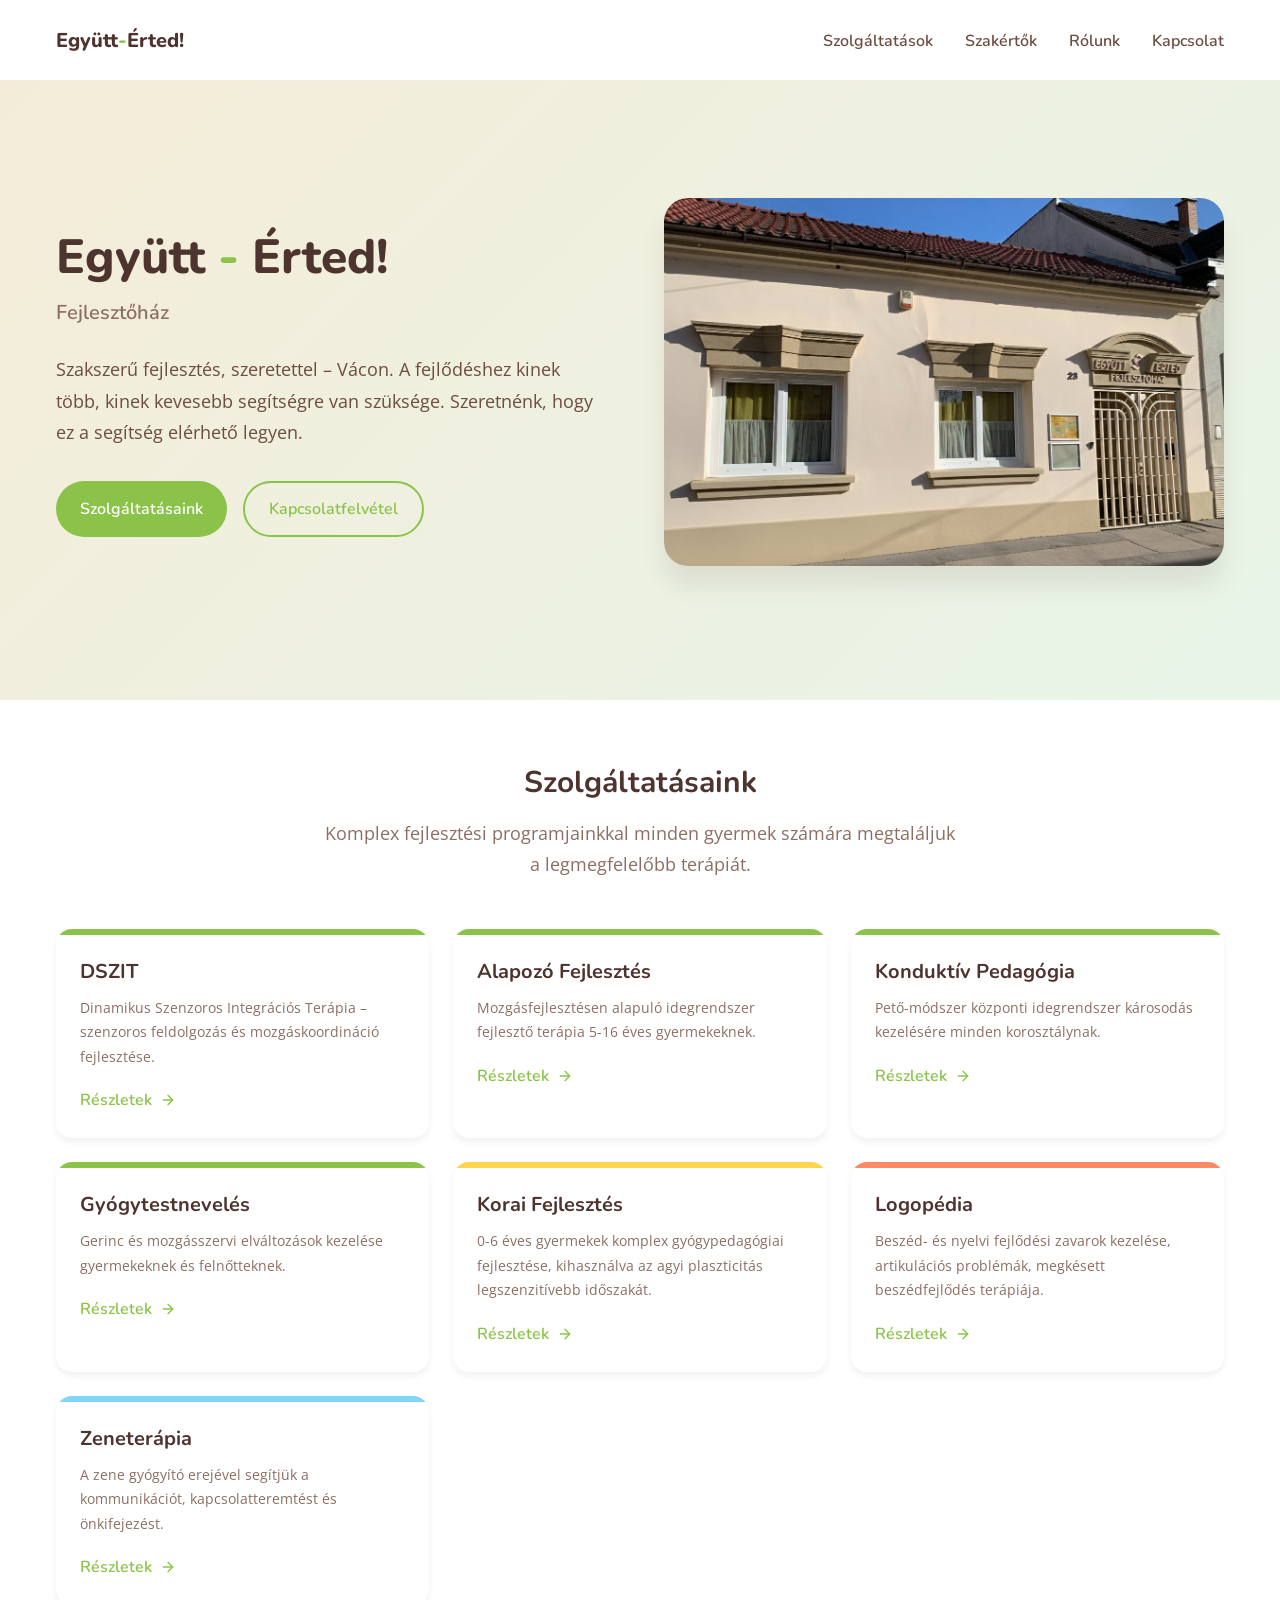
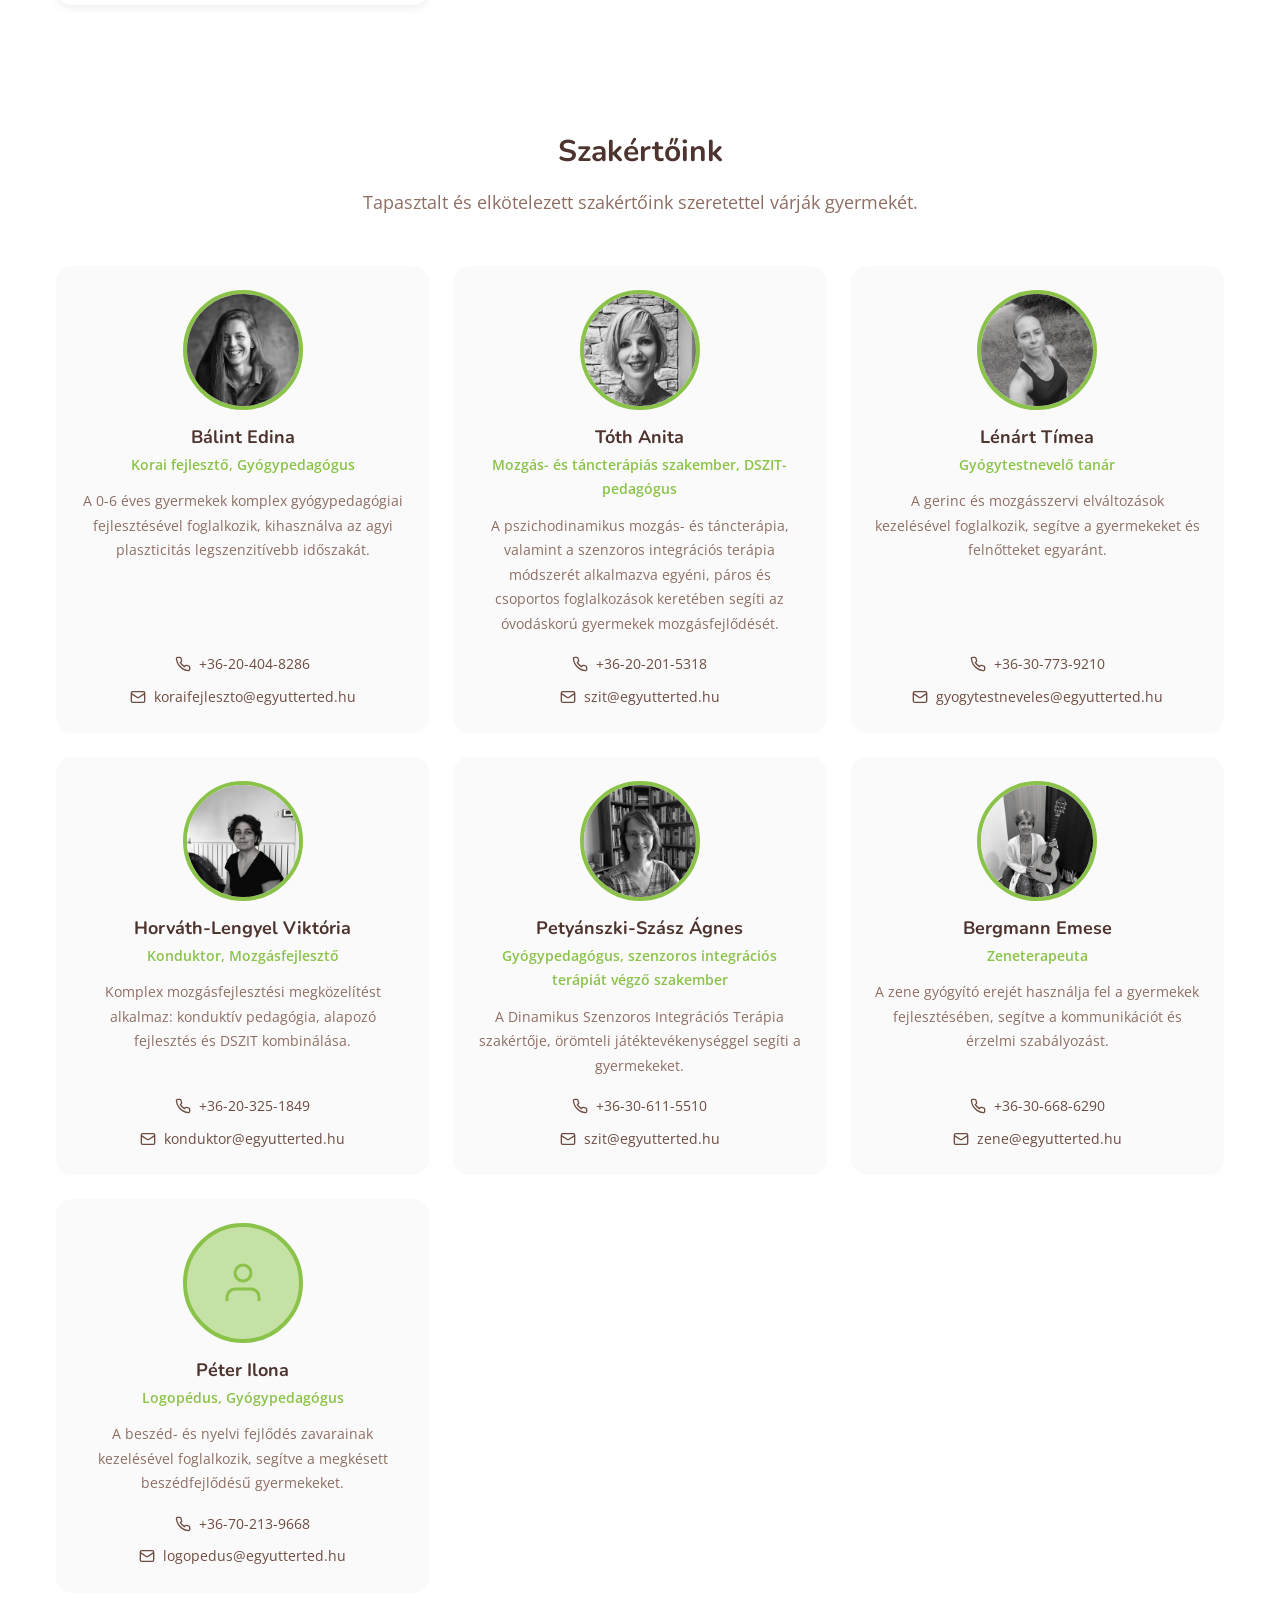
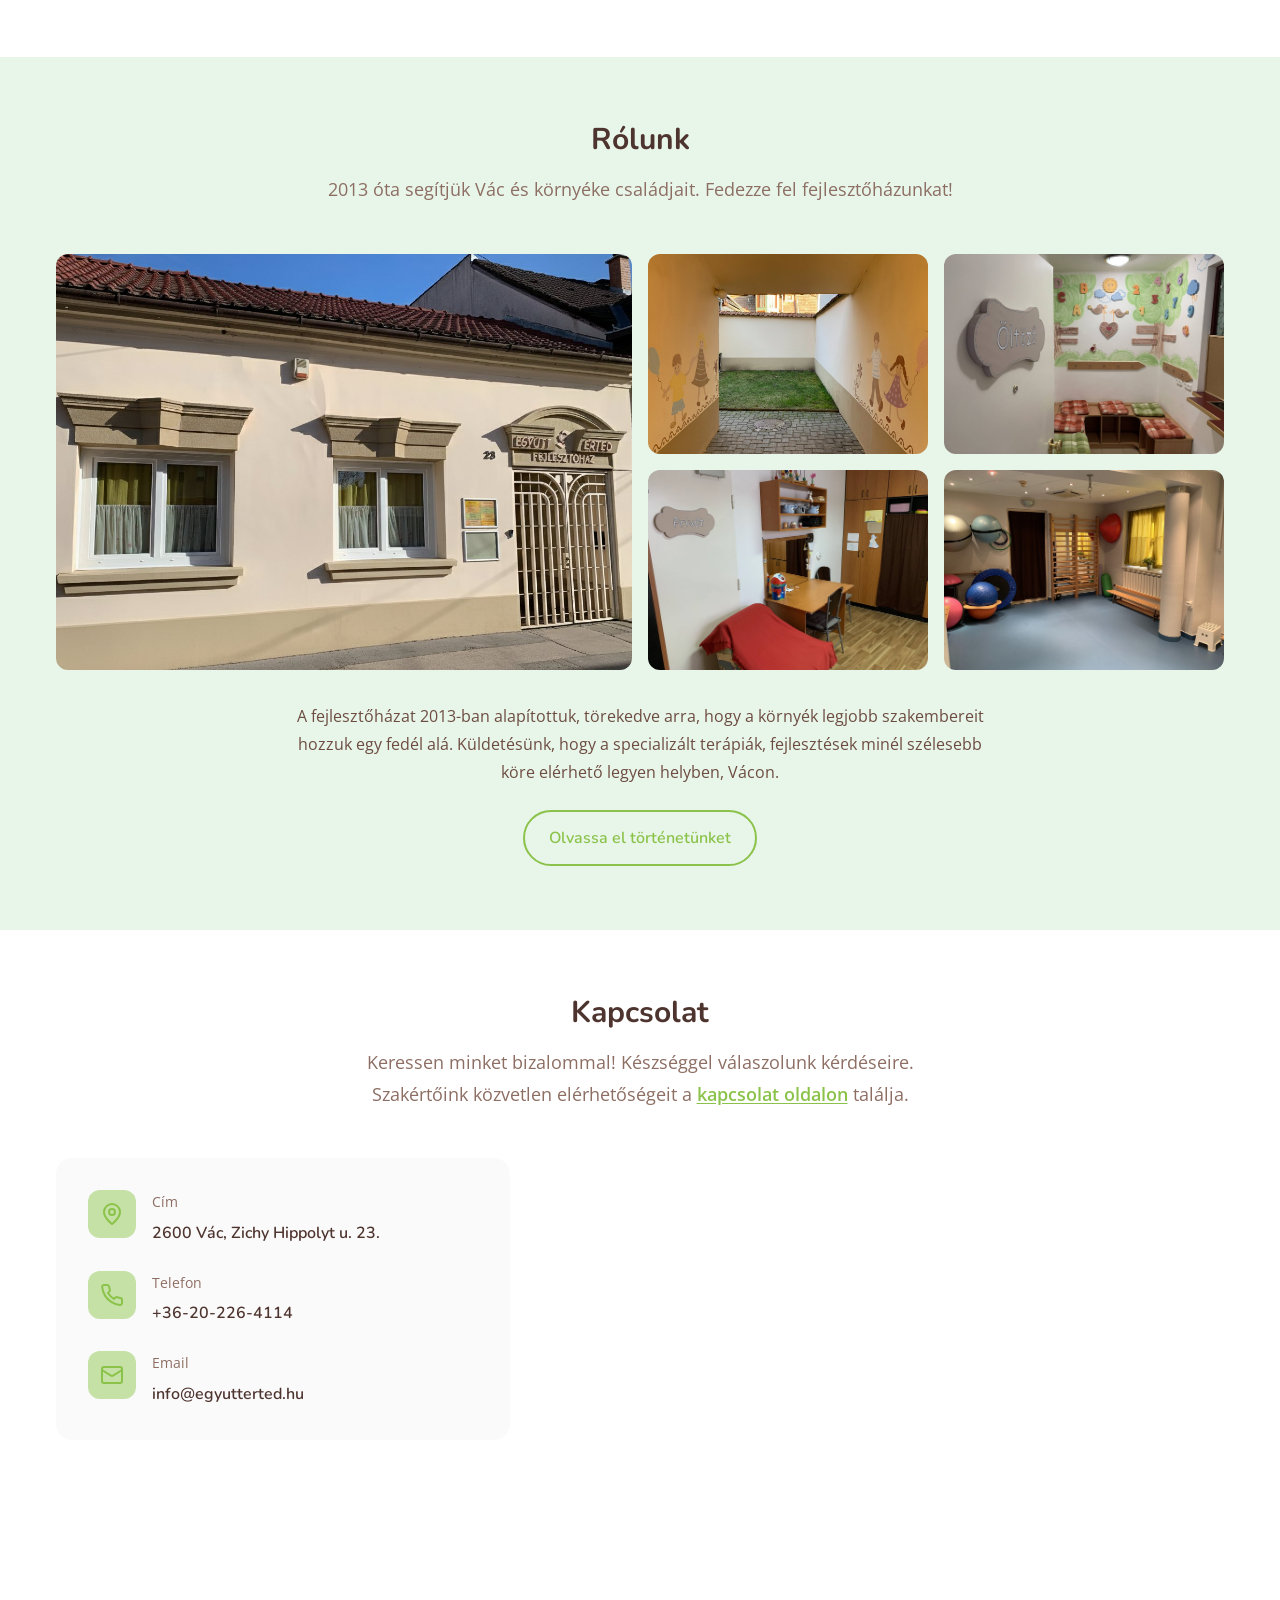
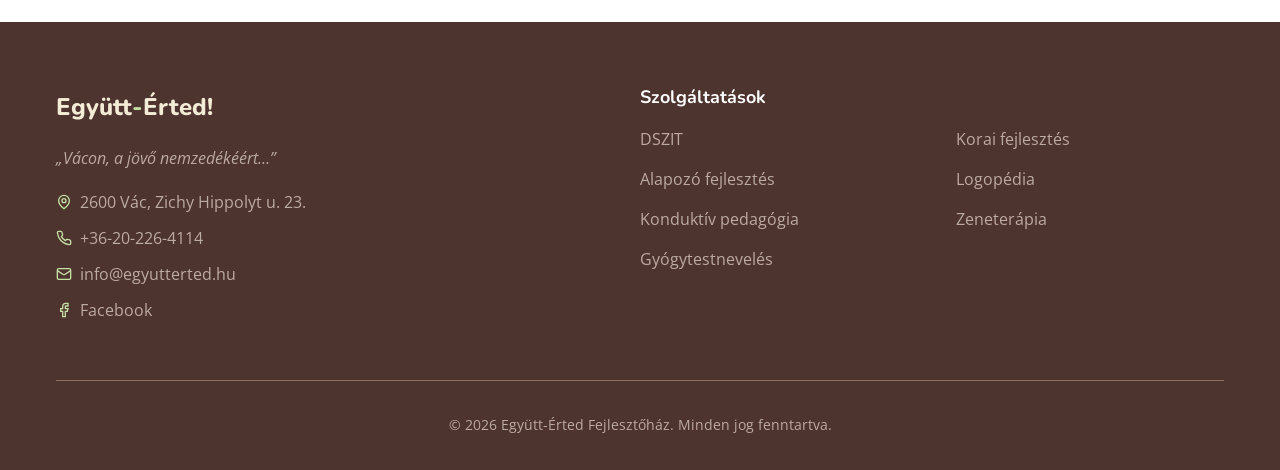
==== commit 53becf5e: "Add CNAME for egyutt-erted.hu; reorder specialists on home page Co-Authored-By: Claude Fable 5.1 <no" ====
--- a/index.html
+++ b/index.html
@@ -278,6 +278,28 @@
             </div>
           </article>
 
+          <!-- Petyánszki-Szász Ágnes -->
+          <article class="specialist-card">
+            <div class="specialist-photo">
+              <img src="assets/images/specialists/szasz-agnes.jpg" alt="Petyánszki-Szász Ágnes portré" loading="lazy">
+            </div>
+            <h3 class="specialist-name">Petyánszki-Szász Ágnes</h3>
+            <p class="specialist-title">Gyógypedagógus, szenzoros integrációs terápiát végző szakember</p>
+            <p class="specialist-bio">
+              A Dinamikus Szenzoros Integrációs Terápia szakértője, örömteli játéktevékenységgel segíti a gyermekeket.
+            </p>
+            <div class="specialist-contact">
+              <a href="tel:+36306115510">
+                <svg xmlns="http://www.w3.org/2000/svg" viewBox="0 0 24 24" fill="none" stroke="currentColor" stroke-width="2"><path d="M22 16.92v3a2 2 0 0 1-2.18 2 19.79 19.79 0 0 1-8.63-3.07 19.5 19.5 0 0 1-6-6 19.79 19.79 0 0 1-3.07-8.67A2 2 0 0 1 4.11 2h3a2 2 0 0 1 2 1.72 12.84 12.84 0 0 0 .7 2.81 2 2 0 0 1-.45 2.11L8.09 9.91a16 16 0 0 0 6 6l1.27-1.27a2 2 0 0 1 2.11-.45 12.84 12.84 0 0 0 2.81.7A2 2 0 0 1 22 16.92z"/></svg>
+                +36-30-611-5510
+              </a>
+              <a href="mailto:szit@egyutterted.hu">
+                <svg xmlns="http://www.w3.org/2000/svg" viewBox="0 0 24 24" fill="none" stroke="currentColor" stroke-width="2"><rect width="20" height="16" x="2" y="4" rx="2"/><path d="m22 7-8.97 5.7a1.94 1.94 0 0 1-2.06 0L2 7"/></svg>
+                szit@egyutterted.hu
+              </a>
+            </div>
+          </article>
+
           <!-- Bergmann Emese -->
           <article class="specialist-card">
             <div class="specialist-photo">
@@ -296,28 +318,6 @@
               <a href="mailto:zene@egyutterted.hu">
                 <svg xmlns="http://www.w3.org/2000/svg" viewBox="0 0 24 24" fill="none" stroke="currentColor" stroke-width="2"><rect width="20" height="16" x="2" y="4" rx="2"/><path d="m22 7-8.97 5.7a1.94 1.94 0 0 1-2.06 0L2 7"/></svg>
                 zene@egyutterted.hu
-              </a>
-            </div>
-          </article>
-
-          <!-- Petyánszki-Szász Ágnes -->
-          <article class="specialist-card">
-            <div class="specialist-photo">
-              <img src="assets/images/specialists/szasz-agnes.jpg" alt="Petyánszki-Szász Ágnes portré" loading="lazy">
-            </div>
-            <h3 class="specialist-name">Petyánszki-Szász Ágnes</h3>
-            <p class="specialist-title">Gyógypedagógus, szenzoros integrációs terápiát végző szakember</p>
-            <p class="specialist-bio">
-              A Dinamikus Szenzoros Integrációs Terápia szakértője, örömteli játéktevékenységgel segíti a gyermekeket.
-            </p>
-            <div class="specialist-contact">
-              <a href="tel:+36306115510">
-                <svg xmlns="http://www.w3.org/2000/svg" viewBox="0 0 24 24" fill="none" stroke="currentColor" stroke-width="2"><path d="M22 16.92v3a2 2 0 0 1-2.18 2 19.79 19.79 0 0 1-8.63-3.07 19.5 19.5 0 0 1-6-6 19.79 19.79 0 0 1-3.07-8.67A2 2 0 0 1 4.11 2h3a2 2 0 0 1 2 1.72 12.84 12.84 0 0 0 .7 2.81 2 2 0 0 1-.45 2.11L8.09 9.91a16 16 0 0 0 6 6l1.27-1.27a2 2 0 0 1 2.11-.45 12.84 12.84 0 0 0 2.81.7A2 2 0 0 1 22 16.92z"/></svg>
-                +36-30-611-5510
-              </a>
-              <a href="mailto:szit@egyutterted.hu">
-                <svg xmlns="http://www.w3.org/2000/svg" viewBox="0 0 24 24" fill="none" stroke="currentColor" stroke-width="2"><rect width="20" height="16" x="2" y="4" rx="2"/><path d="m22 7-8.97 5.7a1.94 1.94 0 0 1-2.06 0L2 7"/></svg>
-                szit@egyutterted.hu
               </a>
             </div>
           </article>
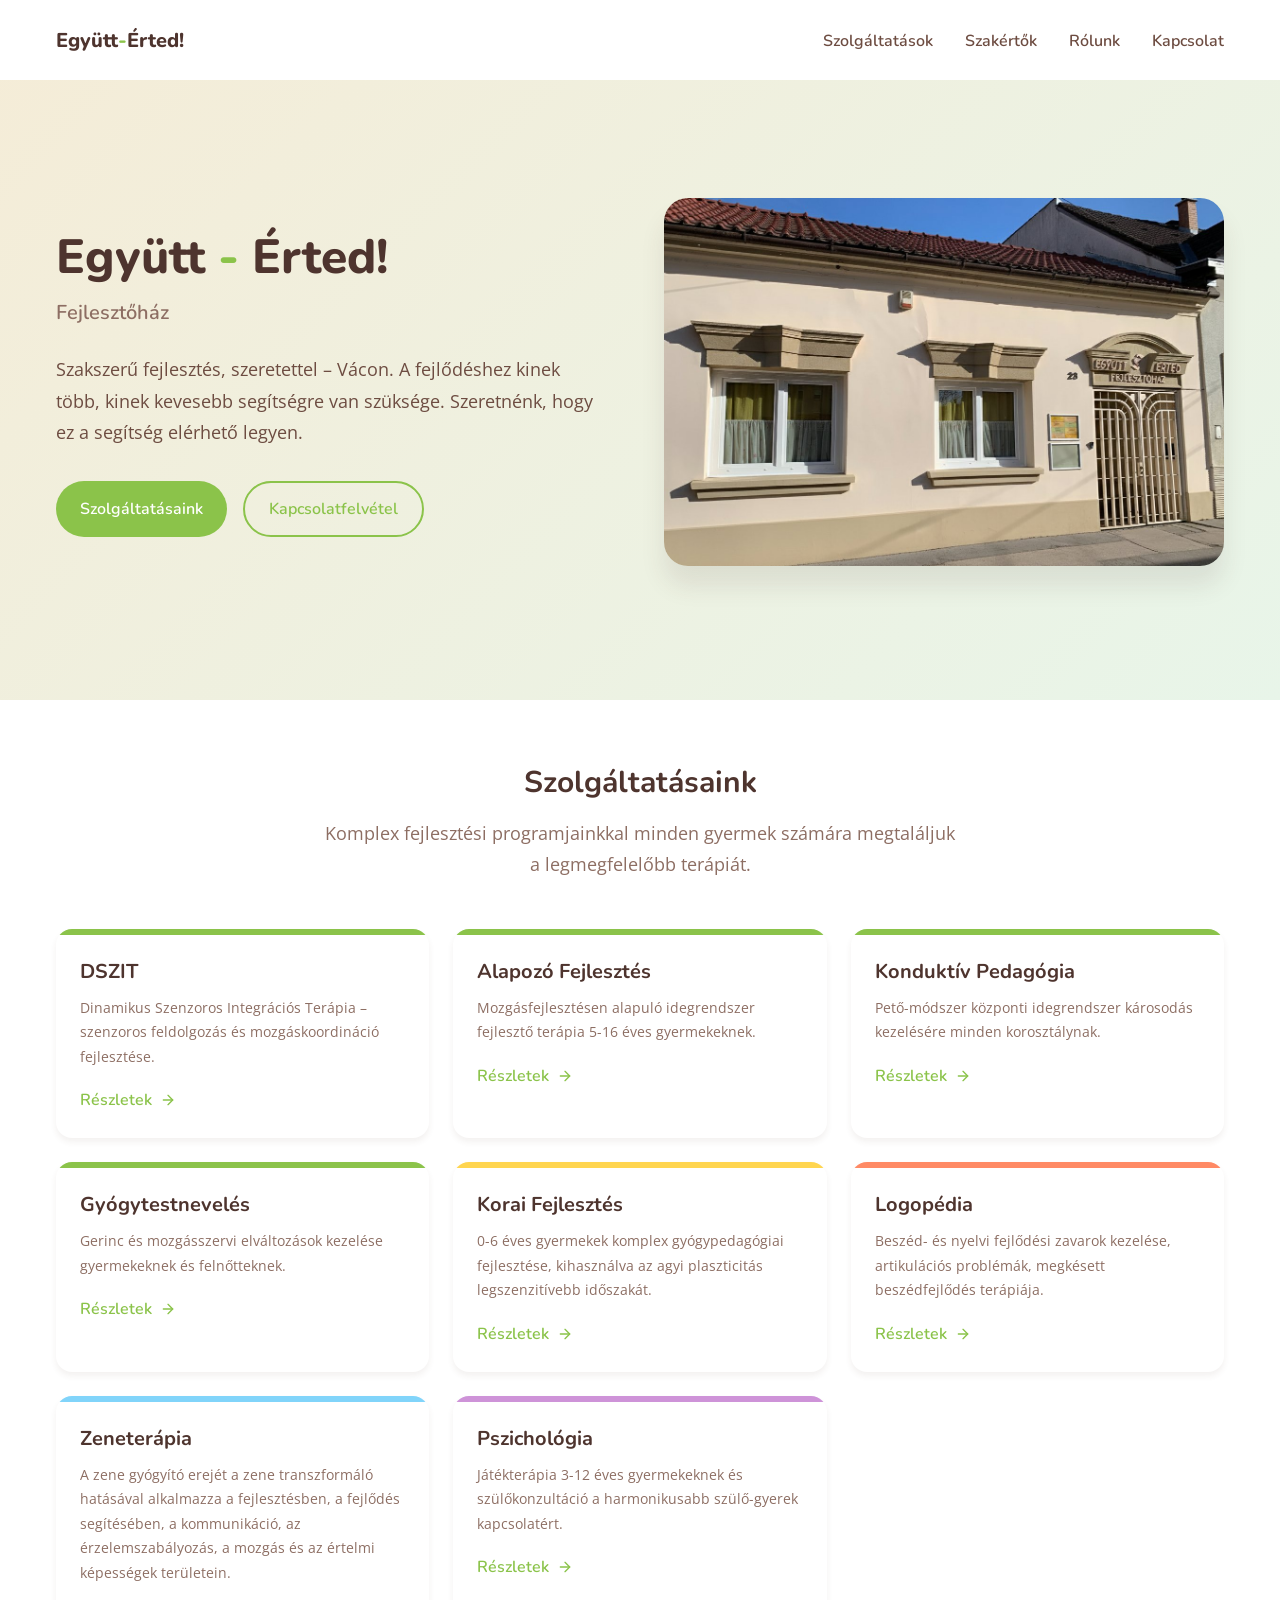
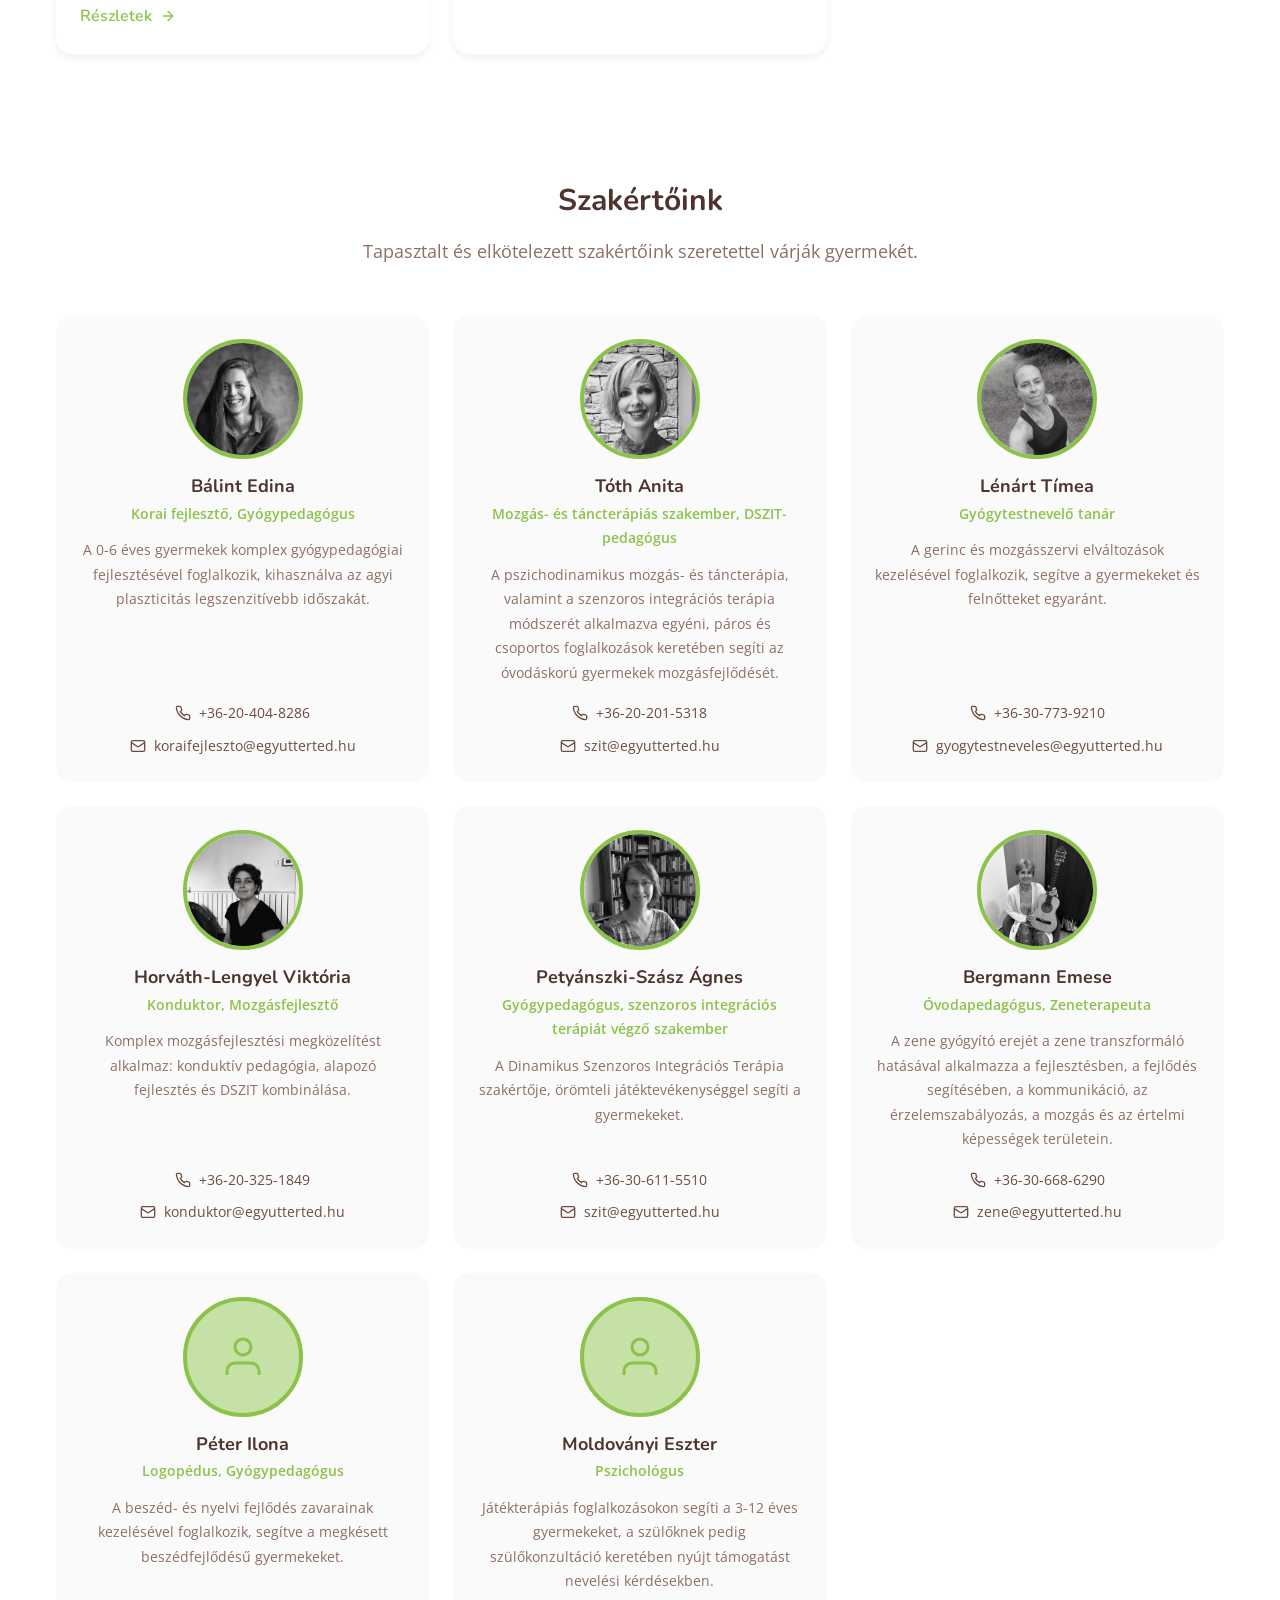
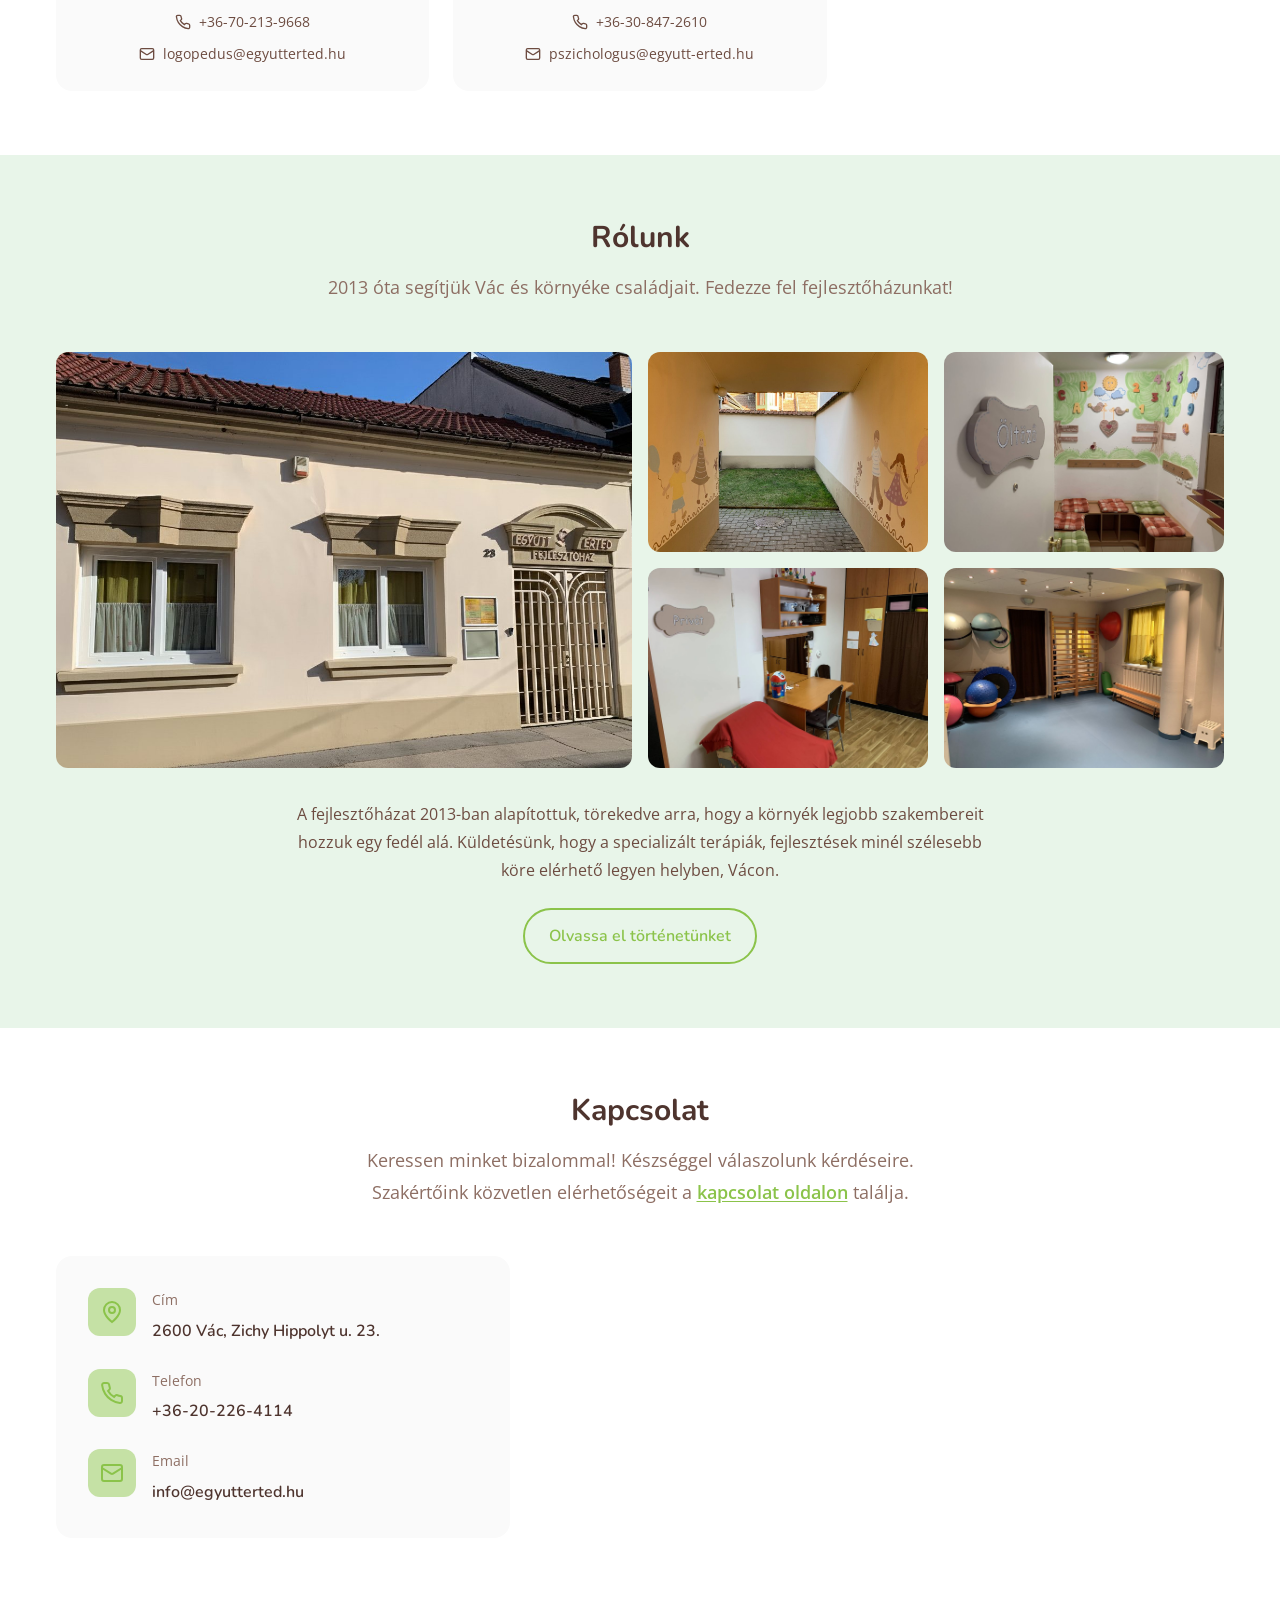
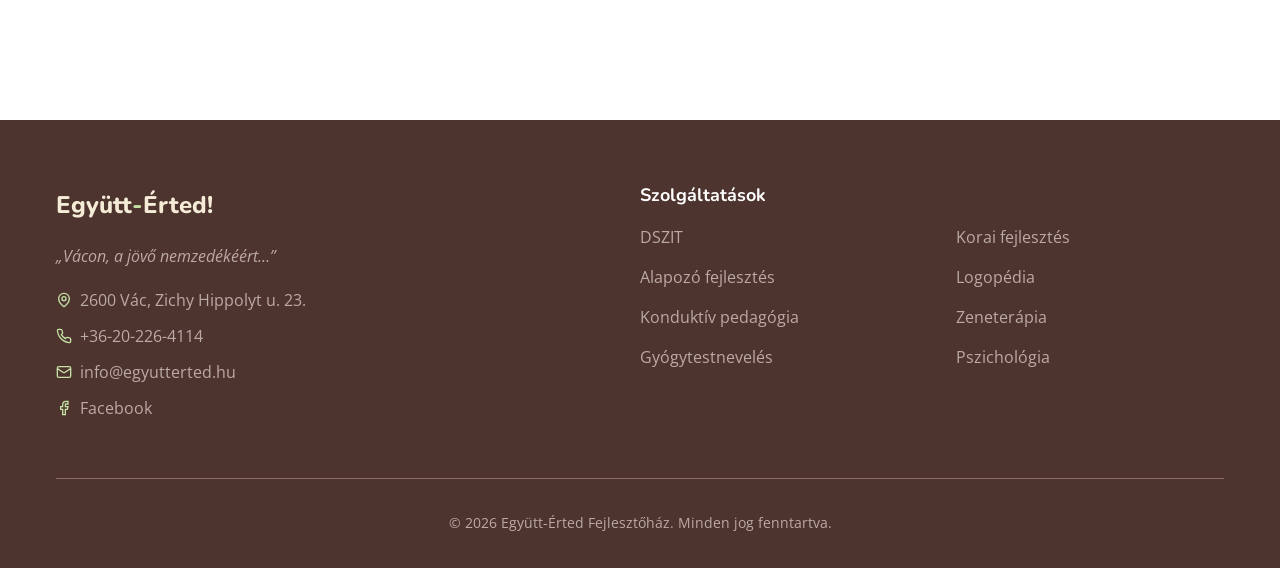
==== commit a6569899: "Add Pszichológia service and Moldoványi Eszter; update Bergmann Emese texts - New szolgaltatasok/psz" ====
--- a/index.html
+++ b/index.html
@@ -3,8 +3,8 @@
 <head>
   <meta charset="UTF-8">
   <meta name="viewport" content="width=device-width, initial-scale=1.0">
-  <meta name="description" content="Együtt-Érted Fejlesztőház - Szakszerű fejlesztés, szeretettel. Korai fejlesztés, mozgásfejlesztés, DSZIT, konduktív pedagógia, gyógytestnevelés, logopédia és zeneterápia Vácon.">
-  <meta name="keywords" content="fejlesztőház, korai fejlesztés, DSZIT, konduktív pedagógia, gyógytestnevelés, logopédia, zeneterápia, Vác, gyermekfejlesztés">
+  <meta name="description" content="Együtt-Érted Fejlesztőház - Szakszerű fejlesztés, szeretettel. Korai fejlesztés, mozgásfejlesztés, DSZIT, konduktív pedagógia, gyógytestnevelés, logopédia, zeneterápia és pszichológia Vácon.">
+  <meta name="keywords" content="fejlesztőház, korai fejlesztés, DSZIT, konduktív pedagógia, gyógytestnevelés, logopédia, zeneterápia, pszichológia, játékterápia, Vác, gyermekfejlesztés">
 
   <title>Együtt-Érted Fejlesztőház | Szakszerű fejlesztés, szeretettel - Vác</title>
 
@@ -168,9 +168,26 @@
             <div class="service-card-content">
               <h3 class="service-card-title">Zeneterápia</h3>
               <p class="service-card-description">
-                A zene gyógyító erejével segítjük a kommunikációt, kapcsolatteremtést és önkifejezést.
+                A zene gyógyító erejét a zene transzformáló hatásával alkalmazza a fejlesztésben,
+                a fejlődés segítésében, a kommunikáció, az érzelemszabályozás, a mozgás és az értelmi
+                képességek területein.
               </p>
               <a href="szolgaltatasok/zeneterapia.html" class="service-card-link">
+                Részletek
+                <svg xmlns="http://www.w3.org/2000/svg" viewBox="0 0 24 24" fill="none" stroke="currentColor" stroke-width="2" stroke-linecap="round" stroke-linejoin="round"><path d="M5 12h14"/><path d="m12 5 7 7-7 7"/></svg>
+              </a>
+            </div>
+          </article>
+
+          <!-- Pszichológia -->
+          <article class="service-card">
+            <div class="service-card-accent service-card-accent--psychology"></div>
+            <div class="service-card-content">
+              <h3 class="service-card-title">Pszichológia</h3>
+              <p class="service-card-description">
+                Játékterápia 3-12 éves gyermekeknek és szülőkonzultáció a harmonikusabb szülő-gyerek kapcsolatért.
+              </p>
+              <a href="szolgaltatasok/pszichologia.html" class="service-card-link">
                 Részletek
                 <svg xmlns="http://www.w3.org/2000/svg" viewBox="0 0 24 24" fill="none" stroke="currentColor" stroke-width="2" stroke-linecap="round" stroke-linejoin="round"><path d="M5 12h14"/><path d="m12 5 7 7-7 7"/></svg>
               </a>
@@ -306,9 +323,9 @@
               <img src="assets/images/specialists/bergmann-emese.jpg" alt="Bergmann Emese portré" loading="lazy">
             </div>
             <h3 class="specialist-name">Bergmann Emese</h3>
-            <p class="specialist-title">Zeneterapeuta</p>
-            <p class="specialist-bio">
-              A zene gyógyító erejét használja fel a gyermekek fejlesztésében, segítve a kommunikációt és érzelmi szabályozást.
+            <p class="specialist-title">Óvodapedagógus, Zeneterapeuta</p>
+            <p class="specialist-bio">
+              A zene gyógyító erejét a zene transzformáló hatásával alkalmazza a fejlesztésben, a fejlődés segítésében, a kommunikáció, az érzelemszabályozás, a mozgás és az értelmi képességek területein.
             </p>
             <div class="specialist-contact">
               <a href="tel:+36306686290">
@@ -340,6 +357,28 @@
               <a href="mailto:logopedus@egyutterted.hu">
                 <svg xmlns="http://www.w3.org/2000/svg" viewBox="0 0 24 24" fill="none" stroke="currentColor" stroke-width="2"><rect width="20" height="16" x="2" y="4" rx="2"/><path d="m22 7-8.97 5.7a1.94 1.94 0 0 1-2.06 0L2 7"/></svg>
                 logopedus@egyutterted.hu
+              </a>
+            </div>
+          </article>
+
+          <!-- Moldoványi Eszter -->
+          <article class="specialist-card">
+            <div class="specialist-photo specialist-photo--placeholder">
+              <svg xmlns="http://www.w3.org/2000/svg" viewBox="0 0 24 24" fill="none" stroke="currentColor" stroke-width="1.5"><path d="M20 21v-2a4 4 0 0 0-4-4H8a4 4 0 0 0-4 4v2"/><circle cx="12" cy="7" r="4"/></svg>
+            </div>
+            <h3 class="specialist-name">Moldoványi Eszter</h3>
+            <p class="specialist-title">Pszichológus</p>
+            <p class="specialist-bio">
+              Játékterápiás foglalkozásokon segíti a 3-12 éves gyermekeket, a szülőknek pedig szülőkonzultáció keretében nyújt támogatást nevelési kérdésekben.
+            </p>
+            <div class="specialist-contact">
+              <a href="tel:+36308472610">
+                <svg xmlns="http://www.w3.org/2000/svg" viewBox="0 0 24 24" fill="none" stroke="currentColor" stroke-width="2"><path d="M22 16.92v3a2 2 0 0 1-2.18 2 19.79 19.79 0 0 1-8.63-3.07 19.5 19.5 0 0 1-6-6 19.79 19.79 0 0 1-3.07-8.67A2 2 0 0 1 4.11 2h3a2 2 0 0 1 2 1.72 12.84 12.84 0 0 0 .7 2.81 2 2 0 0 1-.45 2.11L8.09 9.91a16 16 0 0 0 6 6l1.27-1.27a2 2 0 0 1 2.11-.45 12.84 12.84 0 0 0 2.81.7A2 2 0 0 1 22 16.92z"/></svg>
+                +36-30-847-2610
+              </a>
+              <a href="mailto:pszichologus@egyutt-erted.hu">
+                <svg xmlns="http://www.w3.org/2000/svg" viewBox="0 0 24 24" fill="none" stroke="currentColor" stroke-width="2"><rect width="20" height="16" x="2" y="4" rx="2"/><path d="m22 7-8.97 5.7a1.94 1.94 0 0 1-2.06 0L2 7"/></svg>
+                pszichologus@egyutt-erted.hu
               </a>
             </div>
           </article>
@@ -481,6 +520,7 @@
             <a href="szolgaltatasok/korai-fejlesztes.html">Korai fejlesztés</a>
             <a href="szolgaltatasok/logopedia.html">Logopédia</a>
             <a href="szolgaltatasok/zeneterapia.html">Zeneterápia</a>
+            <a href="szolgaltatasok/pszichologia.html">Pszichológia</a>
           </nav>
         </div>
       </div>
--- a/css/style.css
+++ b/css/style.css
@@ -44,6 +44,7 @@
   --color-early-dev: #FFD54F;
   --color-speech: #FF8A65;
   --color-music: #81D4FA;
+  --color-psychology: #CE93D8;
   --color-physical-ed: #66BB6A;
 
   /* Typography */
@@ -590,6 +591,7 @@
 .service-card-accent--early { background: var(--color-early-dev); }
 .service-card-accent--speech { background: var(--color-speech); }
 .service-card-accent--music { background: var(--color-music); }
+.service-card-accent--psychology { background: var(--color-psychology); }
 
 .service-card-content {
   padding: var(--space-6);
